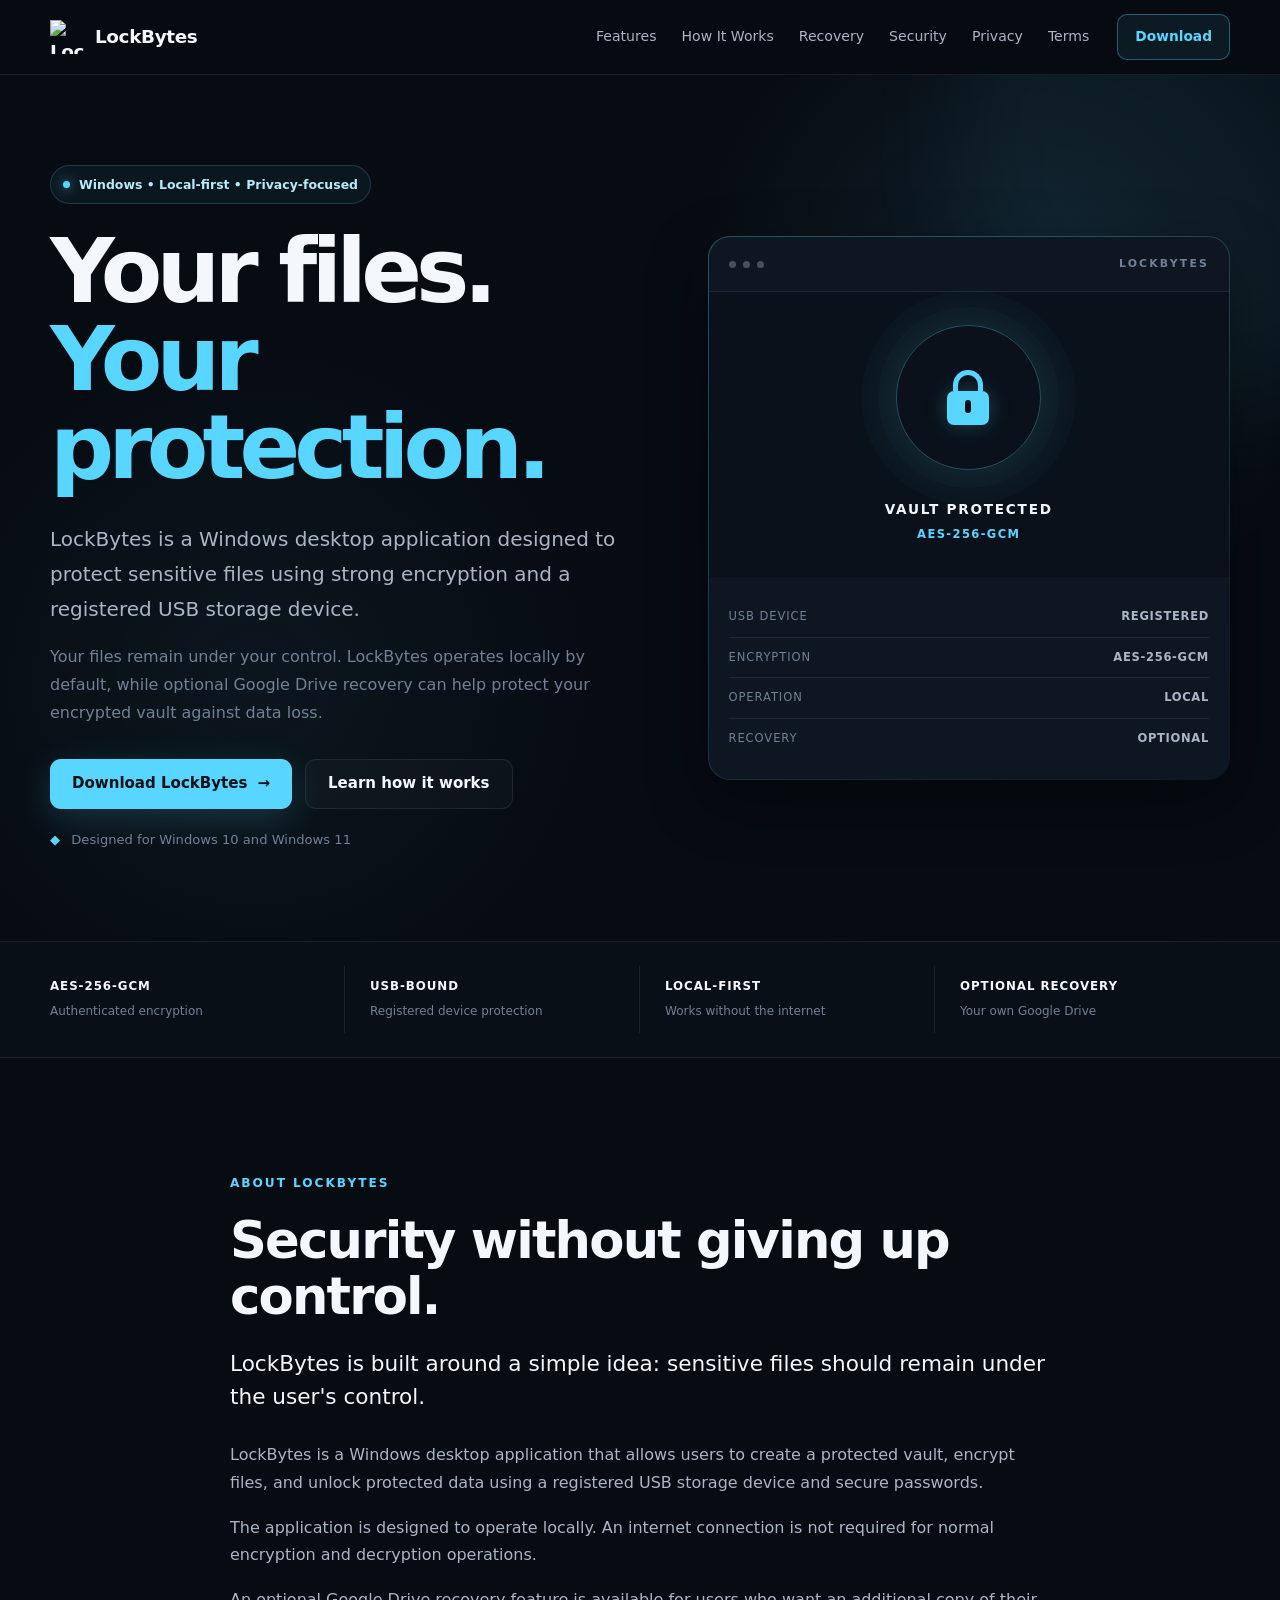
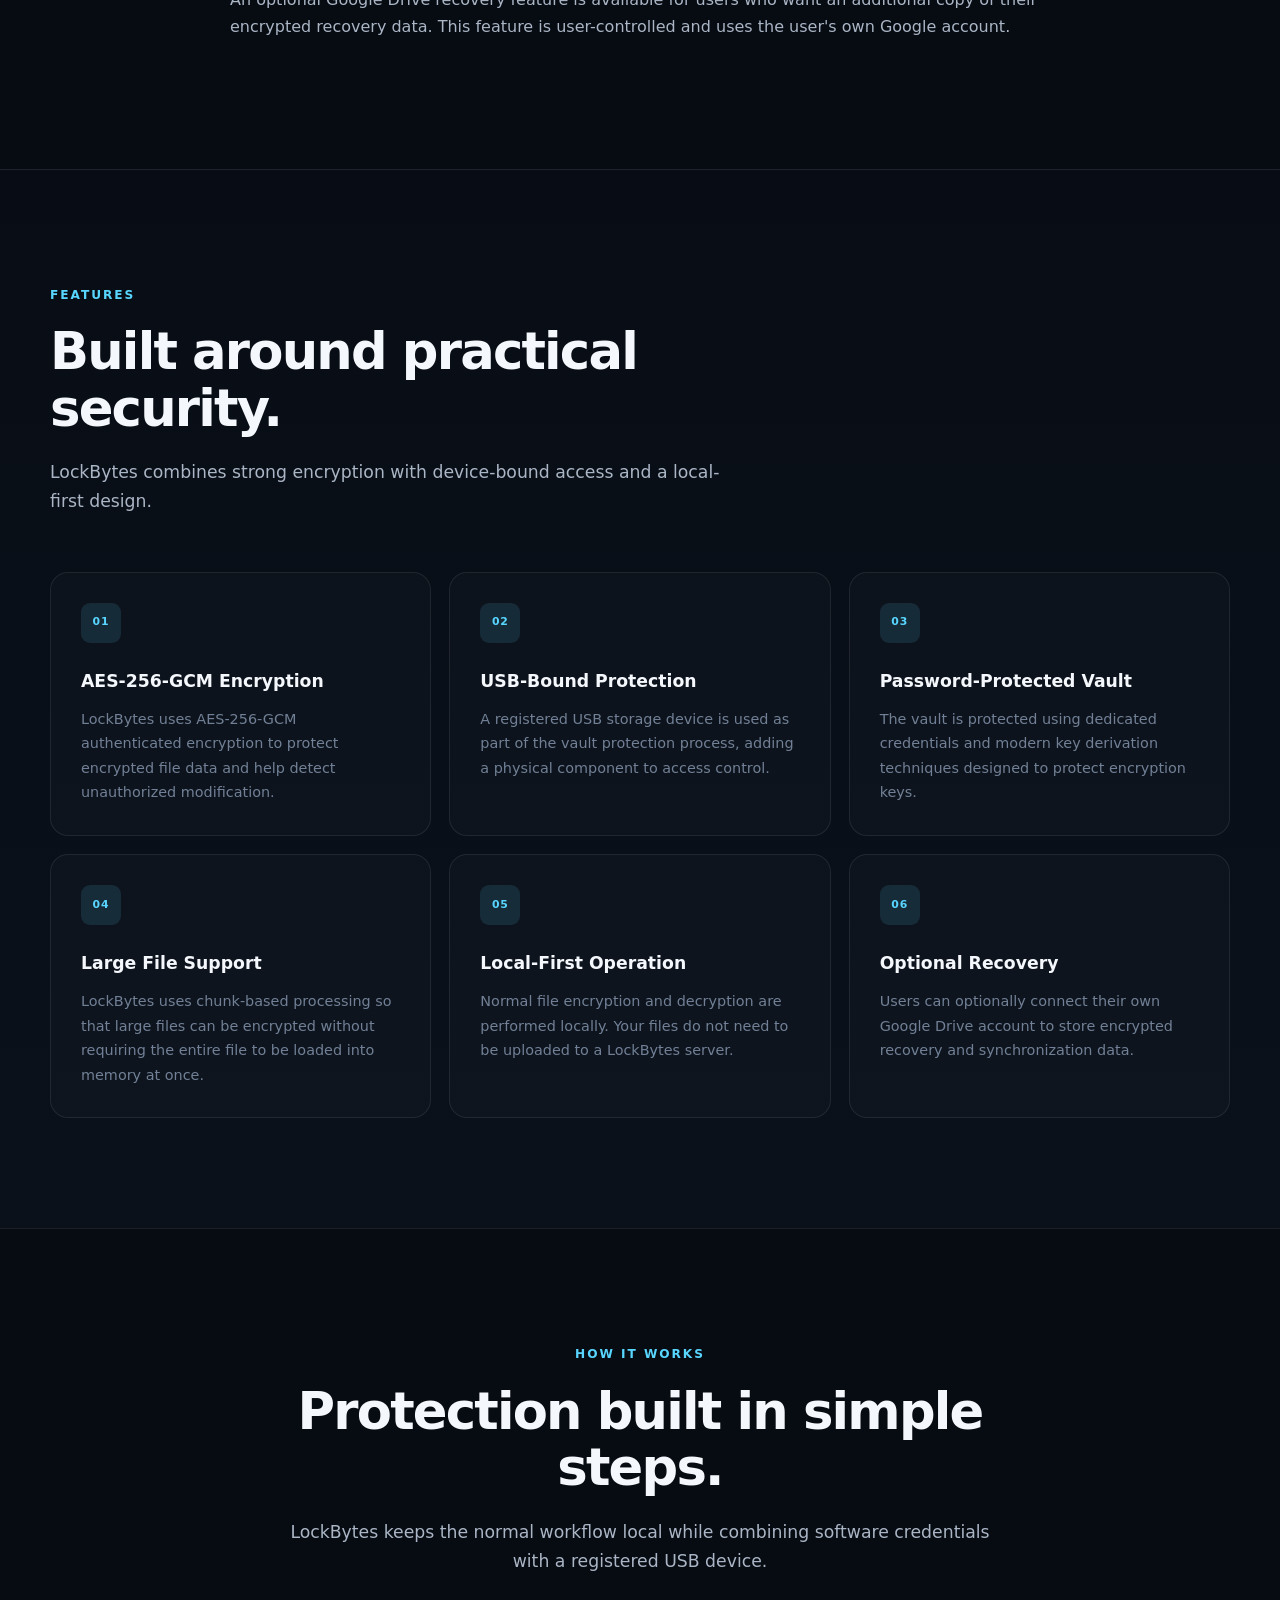
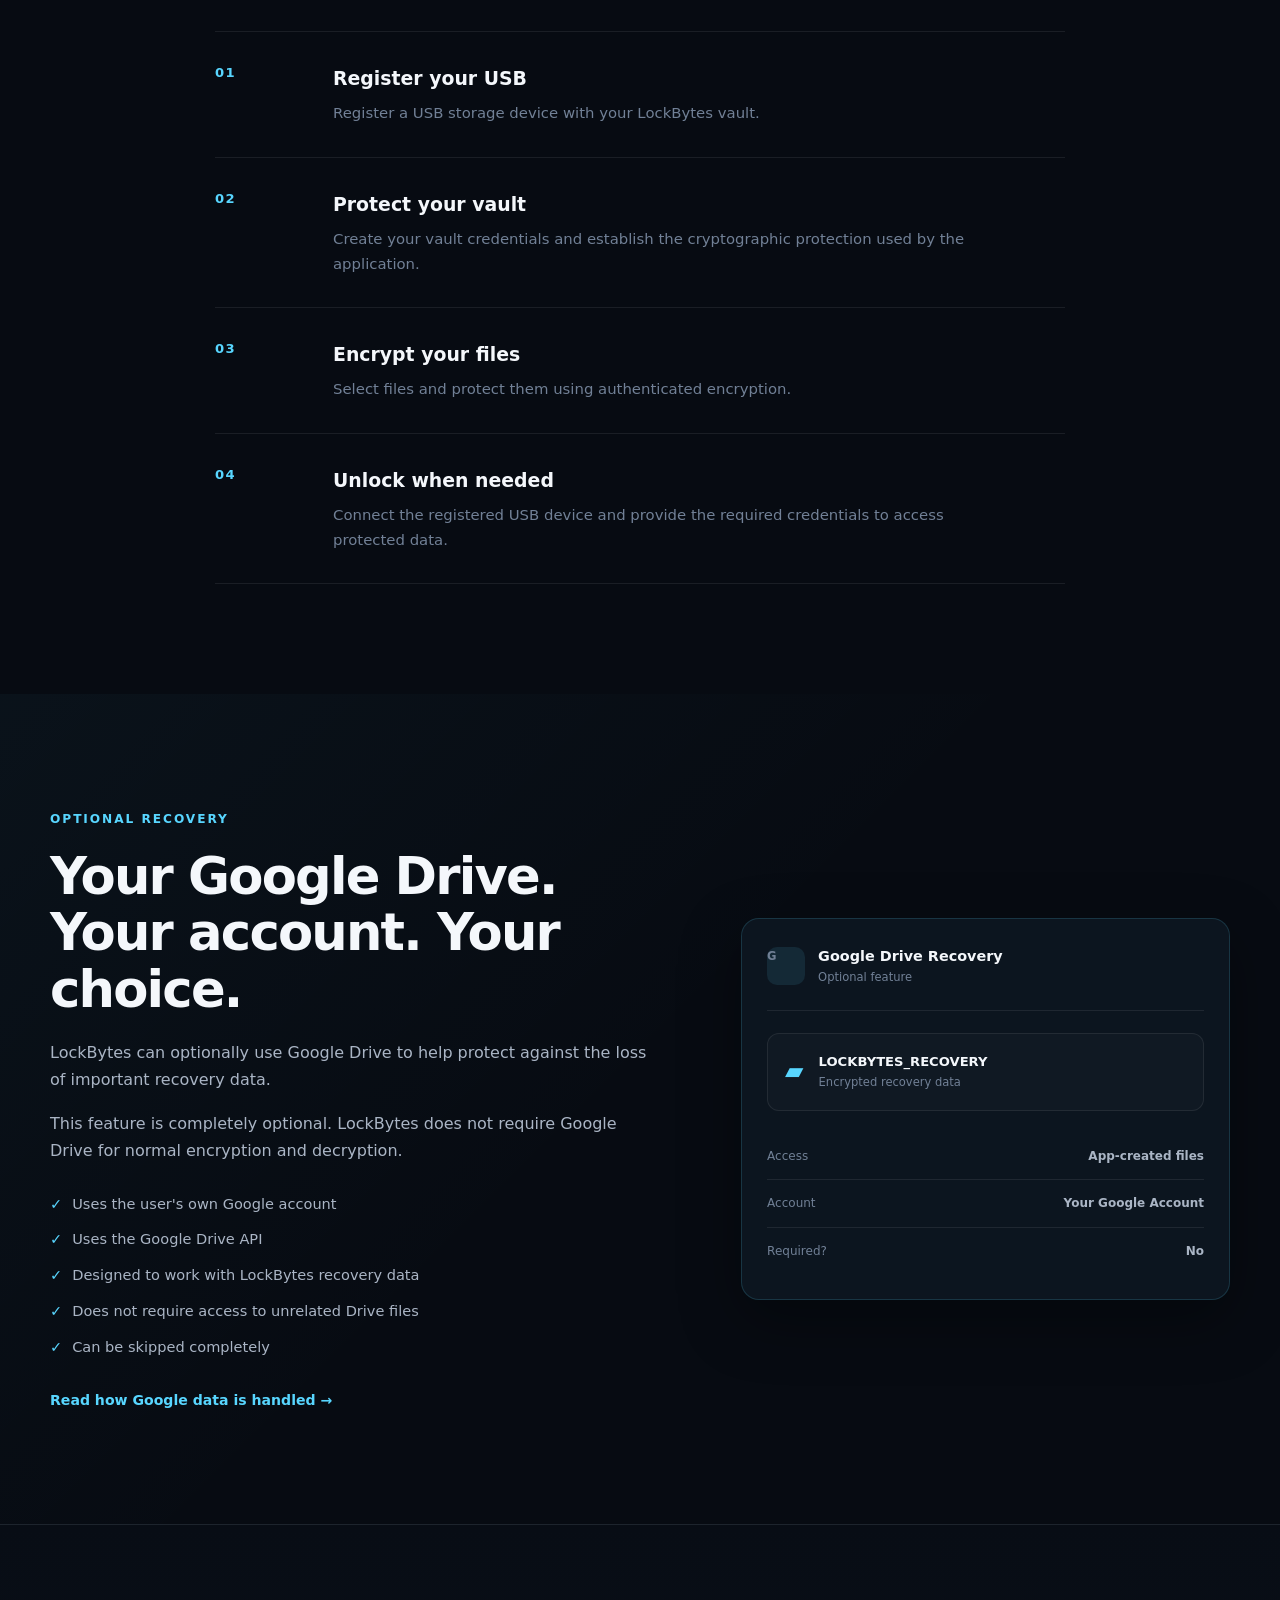
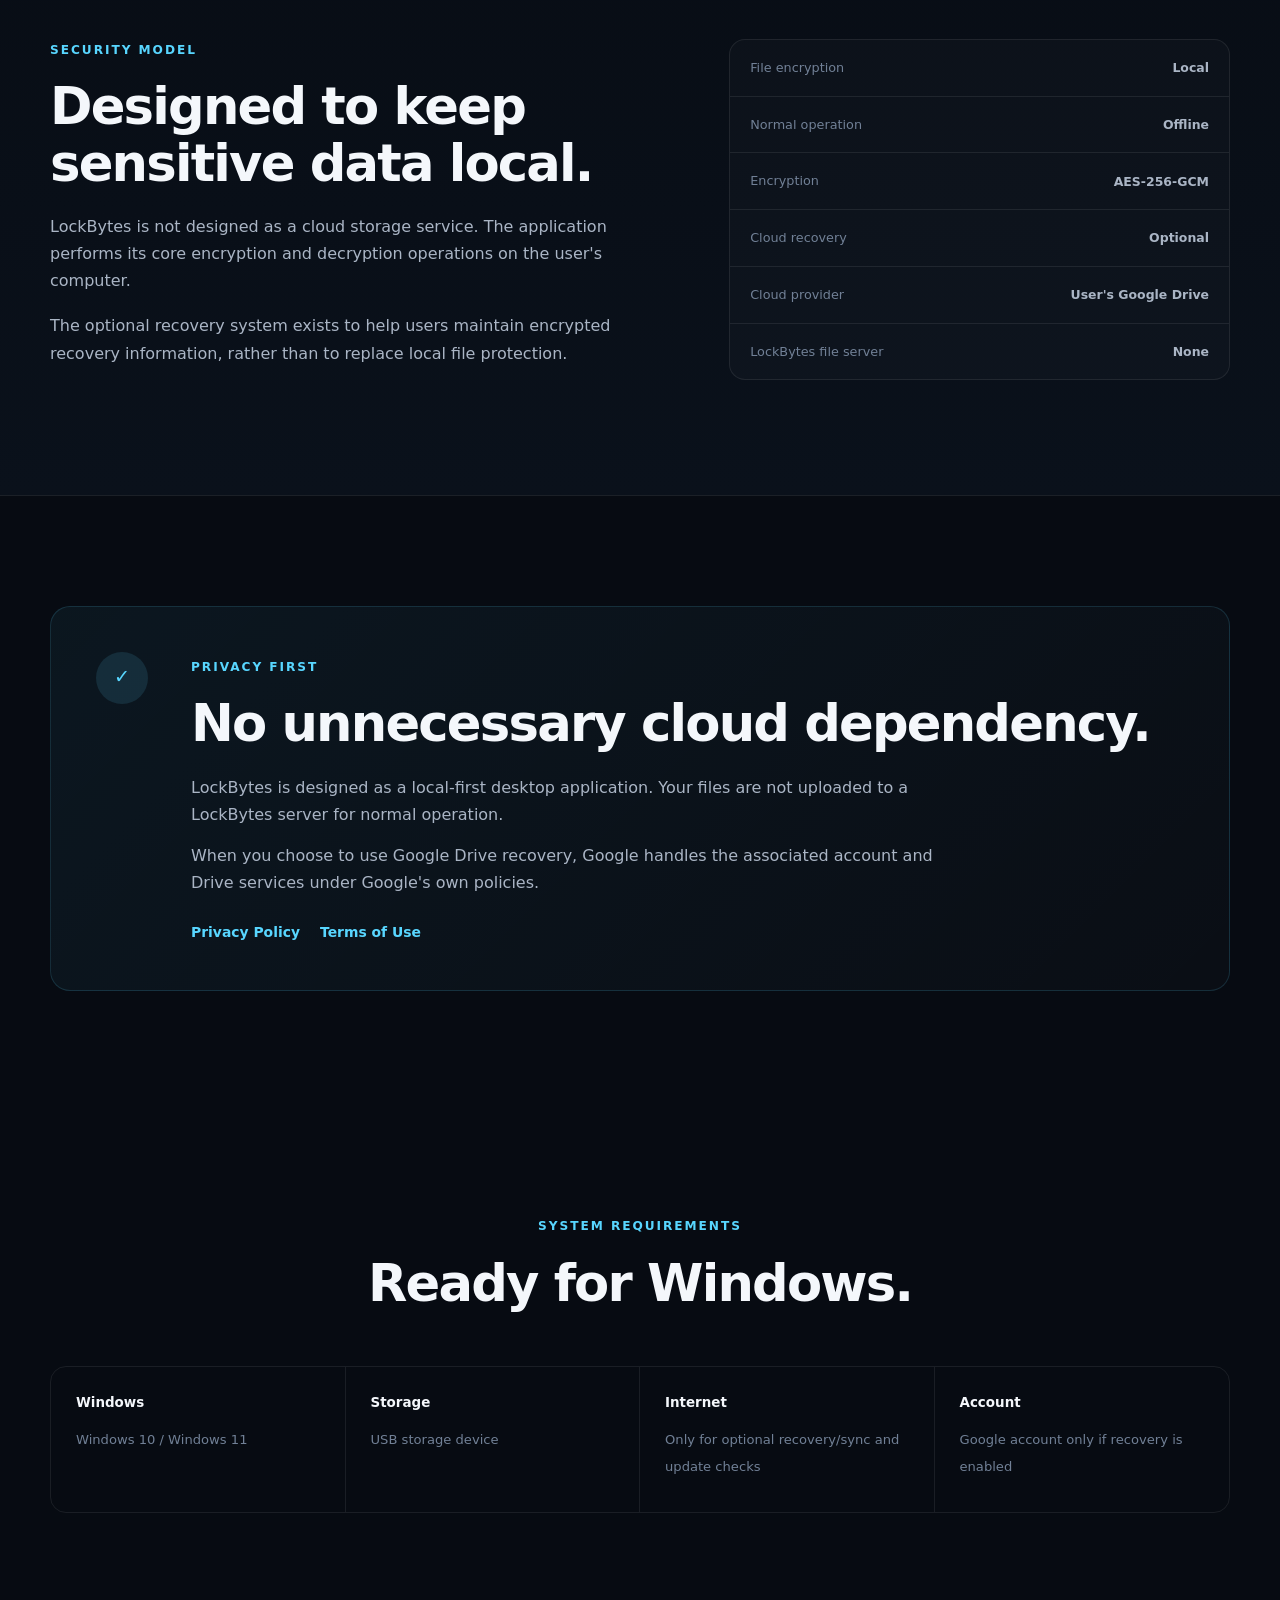
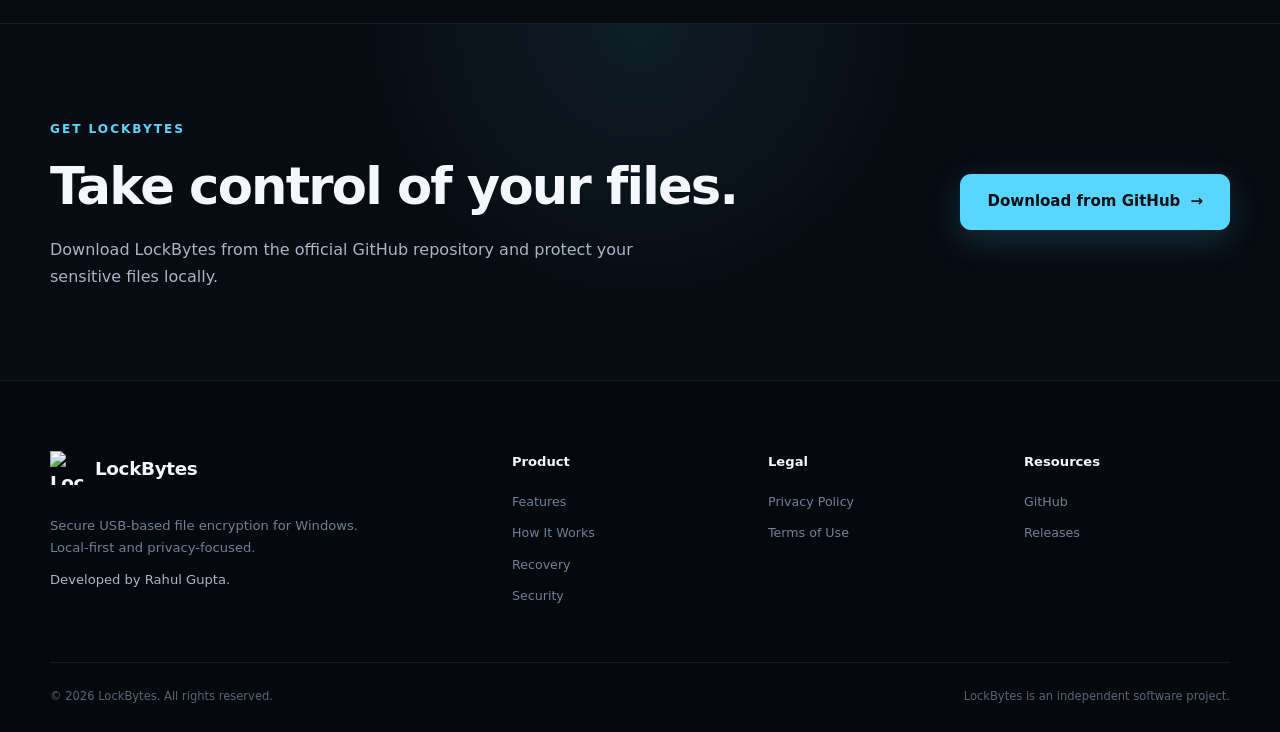
==== index.html @ 427bae28 "lockbytes website" ====
<!DOCTYPE html>

<html lang="en">
<head>
    <meta charset="UTF-8">


<meta
    name="viewport"
    content="width=device-width, initial-scale=1.0"
>

<meta
    name="description"
    content="LockBytes is a Windows desktop application for secure USB-based file encryption using AES-256-GCM. Local-first, privacy-focused, and optional Google Drive recovery."
>

<meta
    name="keywords"
    content="LockBytes, file encryption, USB encryption, AES-256-GCM, secure files, Windows encryption, privacy, Google Drive recovery"
>

<meta name="author" content="Rahul Gupta">

<meta
    property="og:title"
    content="LockBytes — Secure USB-Based File Encryption"
>

<meta
    property="og:description"
    content="Protect sensitive files with AES-256-GCM encryption and a registered USB device."
>

<meta
    property="og:type"
    content="website"
>

<title>LockBytes — Secure USB-Based File Encryption</title>

<link rel="stylesheet" href="style.css">


</head>

<body>


<!-- =========================
     NAVIGATION
========================== -->

<header class="navbar">
    <div class="container nav-container">

        <a href="index.html" class="brand">
            <img
                src="../img/lockbytes_logo/lockbytes_logo_transparent_kb.png"
                alt="LockBytes logo"
                class="brand-logo"
            >

            <span>LockBytes</span>
        </a>

        <nav class="nav-links">
            <a href="#features">Features</a>
            <a href="#how-it-works">How It Works</a>
            <a href="#recovery">Recovery</a>
            <a href="#security">Security</a>
            <a href="privacy-policy.html">Privacy</a>
            <a href="terms-of-use.html">Terms</a>
        </nav>

        <a
            href="https://github.com/codagewithrahul/LockBytes/releases"
            class="nav-button"
            target="_blank"
            rel="noopener noreferrer"
        >
            Download
        </a>

    </div>
</header>


<main>

    <!-- =========================
         HERO
    ========================== -->

    <section class="hero">

        <div class="hero-glow"></div>

        <div class="container hero-grid">

            <div class="hero-content">

                <div class="eyebrow">
                    <span class="status-dot"></span>
                    Windows • Local-first • Privacy-focused
                </div>

                <h1>
                    Your files.
                    <span>Your protection.</span>
                </h1>

                <p class="hero-description">
                    LockBytes is a Windows desktop application designed
                    to protect sensitive files using strong encryption
                    and a registered USB storage device.
                </p>

                <p class="hero-description secondary">
                    Your files remain under your control. LockBytes
                    operates locally by default, while optional Google
                    Drive recovery can help protect your encrypted vault
                    against data loss.
                </p>

                <div class="hero-actions">

                    <a
                        href="https://github.com/codagewithrahul/LockBytes/releases"
                        class="button button-primary"
                        target="_blank"
                        rel="noopener noreferrer"
                    >
                        Download LockBytes
                        <span>→</span>
                    </a>

                    <a
                        href="#how-it-works"
                        class="button button-secondary"
                    >
                        Learn how it works
                    </a>

                </div>

                <div class="hero-note">
                    <span>◆</span>
                    Designed for Windows 10 and Windows 11
                </div>

            </div>


            <!-- Security card -->

            <div class="hero-card">

                <div class="terminal-top">
                    <div class="terminal-dots">
                        <span></span>
                        <span></span>
                        <span></span>
                    </div>

                    <span class="terminal-title">
                        LOCKBYTES
                    </span>
                </div>

                <div class="vault-visual">

                    <div class="vault-ring">
                        <div class="vault-lock">
                            <div class="lock-shackle"></div>
                            <div class="lock-body"></div>
                        </div>
                    </div>

                    <div class="vault-label">
                        <strong>VAULT PROTECTED</strong>
                        <span>AES-256-GCM</span>
                    </div>

                </div>

                <div class="security-lines">

                    <div class="security-line">
                        <span>USB DEVICE</span>
                        <strong>REGISTERED</strong>
                    </div>

                    <div class="security-line">
                        <span>ENCRYPTION</span>
                        <strong>AES-256-GCM</strong>
                    </div>

                    <div class="security-line">
                        <span>OPERATION</span>
                        <strong>LOCAL</strong>
                    </div>

                    <div class="security-line">
                        <span>RECOVERY</span>
                        <strong>OPTIONAL</strong>
                    </div>

                </div>

            </div>

        </div>

    </section>


    <!-- =========================
         TRUST STRIP
    ========================== -->

    <section class="trust-strip">

        <div class="container trust-grid">

            <div>
                <strong>AES-256-GCM</strong>
                <span>Authenticated encryption</span>
            </div>

            <div>
                <strong>USB-BOUND</strong>
                <span>Registered device protection</span>
            </div>

            <div>
                <strong>LOCAL-FIRST</strong>
                <span>Works without the internet</span>
            </div>

            <div>
                <strong>OPTIONAL RECOVERY</strong>
                <span>Your own Google Drive</span>
            </div>

        </div>

    </section>


    <!-- =========================
         INTRODUCTION
    ========================== -->

    <section class="section intro-section">

        <div class="container narrow">

            <div class="section-label">
                ABOUT LOCKBYTES
            </div>

            <h2>
                Security without giving up control.
            </h2>

            <p class="large-text">
                LockBytes is built around a simple idea:
                sensitive files should remain under the user's control.
            </p>

            <p>
                LockBytes is a Windows desktop application that allows
                users to create a protected vault, encrypt files, and
                unlock protected data using a registered USB storage
                device and secure passwords.
            </p>

            <p>
                The application is designed to operate locally.
                An internet connection is not required for normal
                encryption and decryption operations.
            </p>

            <p>
                An optional Google Drive recovery feature is available
                for users who want an additional copy of their encrypted
                recovery data. This feature is user-controlled and uses
                the user's own Google account.
            </p>

        </div>

    </section>


    <!-- =========================
         FEATURES
    ========================== -->

    <section id="features" class="section section-dark">

        <div class="container">

            <div class="section-heading">

                <div class="section-label">
                    FEATURES
                </div>

                <h2>
                    Built around practical security.
                </h2>

                <p>
                    LockBytes combines strong encryption with
                    device-bound access and a local-first design.
                </p>

            </div>


            <div class="feature-grid">

                <article class="feature-card">

                    <div class="feature-icon">01</div>

                    <h3>
                        AES-256-GCM Encryption
                    </h3>

                    <p>
                        LockBytes uses AES-256-GCM authenticated
                        encryption to protect encrypted file data
                        and help detect unauthorized modification.
                    </p>

                </article>


                <article class="feature-card">

                    <div class="feature-icon">02</div>

                    <h3>
                        USB-Bound Protection
                    </h3>

                    <p>
                        A registered USB storage device is used as
                        part of the vault protection process, adding
                        a physical component to access control.
                    </p>

                </article>


                <article class="feature-card">

                    <div class="feature-icon">03</div>

                    <h3>
                        Password-Protected Vault
                    </h3>

                    <p>
                        The vault is protected using dedicated
                        credentials and modern key derivation
                        techniques designed to protect encryption keys.
                    </p>

                </article>


                <article class="feature-card">

                    <div class="feature-icon">04</div>

                    <h3>
                        Large File Support
                    </h3>

                    <p>
                        LockBytes uses chunk-based processing so that
                        large files can be encrypted without requiring
                        the entire file to be loaded into memory at once.
                    </p>

                </article>


                <article class="feature-card">

                    <div class="feature-icon">05</div>

                    <h3>
                        Local-First Operation
                    </h3>

                    <p>
                        Normal file encryption and decryption are
                        performed locally. Your files do not need to be
                        uploaded to a LockBytes server.
                    </p>

                </article>


                <article class="feature-card">

                    <div class="feature-icon">06</div>

                    <h3>
                        Optional Recovery
                    </h3>

                    <p>
                        Users can optionally connect their own Google
                        Drive account to store encrypted recovery and
                        synchronization data.
                    </p>

                </article>

            </div>

        </div>

    </section>


    <!-- =========================
         HOW IT WORKS
    ========================== -->

    <section id="how-it-works" class="section">

        <div class="container">

            <div class="section-heading centered">

                <div class="section-label">
                    HOW IT WORKS
                </div>

                <h2>
                    Protection built in simple steps.
                </h2>

                <p>
                    LockBytes keeps the normal workflow local while
                    combining software credentials with a registered
                    USB device.
                </p>

            </div>


            <div class="steps">

                <div class="step">

                    <div class="step-number">
                        01
                    </div>

                    <div>
                        <h3>Register your USB</h3>

                        <p>
                            Register a USB storage device with your
                            LockBytes vault.
                        </p>
                    </div>

                </div>


                <div class="step">

                    <div class="step-number">
                        02
                    </div>

                    <div>
                        <h3>Protect your vault</h3>

                        <p>
                            Create your vault credentials and establish
                            the cryptographic protection used by the
                            application.
                        </p>
                    </div>

                </div>


                <div class="step">

                    <div class="step-number">
                        03
                    </div>

                    <div>
                        <h3>Encrypt your files</h3>

                        <p>
                            Select files and protect them using
                            authenticated encryption.
                        </p>
                    </div>

                </div>


                <div class="step">

                    <div class="step-number">
                        04
                    </div>

                    <div>
                        <h3>Unlock when needed</h3>

                        <p>
                            Connect the registered USB device and
                            provide the required credentials to access
                            protected data.
                        </p>
                    </div>

                </div>

            </div>

        </div>

    </section>


    <!-- =========================
         RECOVERY
    ========================== -->

    <section id="recovery" class="section recovery-section">

        <div class="container recovery-grid">

            <div>

                <div class="section-label">
                    OPTIONAL RECOVERY
                </div>

                <h2>
                    Your Google Drive.
                    Your account.
                    Your choice.
                </h2>

                <p>
                    LockBytes can optionally use Google Drive to help
                    protect against the loss of important recovery data.
                </p>

                <p>
                    This feature is completely optional. LockBytes does
                    not require Google Drive for normal encryption and
                    decryption.
                </p>

                <ul class="check-list">

                    <li>
                        <span>✓</span>
                        Uses the user's own Google account
                    </li>

                    <li>
                        <span>✓</span>
                        Uses the Google Drive API
                    </li>

                    <li>
                        <span>✓</span>
                        Designed to work with LockBytes recovery data
                    </li>

                    <li>
                        <span>✓</span>
                        Does not require access to unrelated Drive files
                    </li>

                    <li>
                        <span>✓</span>
                        Can be skipped completely
                    </li>

                </ul>

                <a
                    href="privacy-policy.html"
                    class="text-link"
                >
                    Read how Google data is handled →
                </a>

            </div>


            <div class="recovery-card">

                <div class="recovery-card-header">
                    <span class="drive-symbol">G</span>

                    <div>
                        <strong>Google Drive Recovery</strong>
                        <span>Optional feature</span>
                    </div>
                </div>

                <div class="recovery-folder">

                    <div class="folder-icon">
                        ▰
                    </div>

                    <div>
                        <strong>
                            LOCKBYTES_RECOVERY
                        </strong>

                        <span>
                            Encrypted recovery data
                        </span>
                    </div>

                </div>

                <div class="recovery-info">

                    <div>
                        <span>Access</span>
                        <strong>App-created files</strong>
                    </div>

                    <div>
                        <span>Account</span>
                        <strong>Your Google Account</strong>
                    </div>

                    <div>
                        <span>Required?</span>
                        <strong>No</strong>
                    </div>

                </div>

            </div>

        </div>

    </section>


    <!-- =========================
         SECURITY
    ========================== -->

    <section id="security" class="section section-dark">

        <div class="container security-grid">

            <div>

                <div class="section-label">
                    SECURITY MODEL
                </div>

                <h2>
                    Designed to keep sensitive data local.
                </h2>

                <p>
                    LockBytes is not designed as a cloud storage service.
                    The application performs its core encryption and
                    decryption operations on the user's computer.
                </p>

                <p>
                    The optional recovery system exists to help users
                    maintain encrypted recovery information, rather than
                    to replace local file protection.
                </p>

            </div>


            <div class="security-panel">

                <div class="security-panel-row">
                    <span>File encryption</span>
                    <strong>Local</strong>
                </div>

                <div class="security-panel-row">
                    <span>Normal operation</span>
                    <strong>Offline</strong>
                </div>

                <div class="security-panel-row">
                    <span>Encryption</span>
                    <strong>AES-256-GCM</strong>
                </div>

                <div class="security-panel-row">
                    <span>Cloud recovery</span>
                    <strong>Optional</strong>
                </div>

                <div class="security-panel-row">
                    <span>Cloud provider</span>
                    <strong>User's Google Drive</strong>
                </div>

                <div class="security-panel-row">
                    <span>LockBytes file server</span>
                    <strong>None</strong>
                </div>

            </div>

        </div>

    </section>


    <!-- =========================
         PRIVACY
    ========================== -->

    <section class="section privacy-section">

        <div class="container privacy-box">

            <div class="privacy-icon">
                ✓
            </div>

            <div>

                <div class="section-label">
                    PRIVACY FIRST
                </div>

                <h2>
                    No unnecessary cloud dependency.
                </h2>

                <p>
                    LockBytes is designed as a local-first desktop
                    application. Your files are not uploaded to a
                    LockBytes server for normal operation.
                </p>

                <p>
                    When you choose to use Google Drive recovery,
                    Google handles the associated account and Drive
                    services under Google's own policies.
                </p>

                <div class="privacy-links">

                    <a href="privacy-policy.html">
                        Privacy Policy
                    </a>

                    <a href="terms-of-use.html">
                        Terms of Use
                    </a>

                </div>

            </div>

        </div>

    </section>


    <!-- =========================
         SYSTEM REQUIREMENTS
    ========================== -->

    <section class="section requirements-section">

        <div class="container">

            <div class="section-heading centered">

                <div class="section-label">
                    SYSTEM REQUIREMENTS
                </div>

                <h2>
                    Ready for Windows.
                </h2>

            </div>


            <div class="requirements-grid">

                <div class="requirement">
                    <strong>Windows</strong>
                    <span>Windows 10 / Windows 11</span>
                </div>

                <div class="requirement">
                    <strong>Storage</strong>
                    <span>USB storage device</span>
                </div>

                <div class="requirement">
                    <strong>Internet</strong>
                    <span>Only for optional recovery/sync and update checks</span>
                </div>

                <div class="requirement">
                    <strong>Account</strong>
                    <span>Google account only if recovery is enabled</span>
                </div>

            </div>

        </div>

    </section>


    <!-- =========================
         DOWNLOAD CTA
    ========================== -->

    <section class="download-section">

        <div class="container download-box">

            <div>

                <div class="section-label">
                    GET LOCKBYTES
                </div>

                <h2>
                    Take control of your files.
                </h2>

                <p>
                    Download LockBytes from the official GitHub
                    repository and protect your sensitive files locally.
                </p>

            </div>

            <a
                href="https://github.com/codagewithrahul/LockBytes/releases"
                class="button button-primary large-button"
                target="_blank"
                rel="noopener noreferrer"
            >
                Download from GitHub
                <span>→</span>
            </a>

        </div>

    </section>

</main>


<!-- =========================
     FOOTER
========================== -->

<footer class="footer">

    <div class="container footer-grid">

        <div class="footer-brand">

            <a href="index.html" class="brand">

                <img
                    src="img/lockbytes_logo.png"
                    alt="LockBytes logo"
                    class="brand-logo"
                >

                <span>LockBytes</span>

            </a>

            <p>
                Secure USB-based file encryption for Windows.
                Local-first and privacy-focused.
            </p>

            <p class="developer">
                Developed by Rahul Gupta.
            </p>

        </div>


        <div class="footer-column">

            <h4>Product</h4>

            <a href="#features">Features</a>
            <a href="#how-it-works">How It Works</a>
            <a href="#recovery">Recovery</a>
            <a href="#security">Security</a>

        </div>


        <div class="footer-column">

            <h4>Legal</h4>

            <a href="privacy-policy.html">
                Privacy Policy
            </a>

            <a href="terms-of-use.html">
                Terms of Use
            </a>

        </div>


        <div class="footer-column">

            <h4>Resources</h4>

            <a
                href="https://github.com/codagewithrahul/LockBytes"
                target="_blank"
                rel="noopener noreferrer"
            >
                GitHub
            </a>

            <a
                href="https://github.com/codagewithrahul/LockBytes/releases"
                target="_blank"
                rel="noopener noreferrer"
            >
                Releases
            </a>

        </div>

    </div>


    <div class="container footer-bottom">

        <span>
            © 2026 LockBytes. All rights reserved.
        </span>

        <span>
            LockBytes is an independent software project.
        </span>

    </div>

</footer>


</body>
</html>
---- style.css ----
/* =========================================================
LOCKBYTES HOMEPAGE
Main stylesheet
========================================================= */

/* =========================================================
ROOT
========================================================= */

:root {

--bg: #070b12;
--bg-soft: #0b111b;
--bg-card: #101823;
--bg-card-hover: #141f2d;

--text: #f4f7fb;
--text-soft: #aab5c5;
--text-muted: #718096;

--accent: #58d6ff;
--accent-strong: #28b9ec;
--accent-soft: rgba(88, 214, 255, 0.12);

--border: rgba(255, 255, 255, 0.08);

--max-width: 1180px;

--radius: 18px;

--shadow:
    0 20px 60px rgba(0, 0, 0, 0.35);

}

/* =========================================================
RESET
========================================================= */

* {
  margin: 0;
  padding: 0;
  box-sizing: border-box;
  }

html {
scroll-behavior: smooth;
}

body {


font-family:
    Inter,
    ui-sans-serif,
    system-ui,
    -apple-system,
    BlinkMacSystemFont,
    "Segoe UI",
    sans-serif;

background: var(--bg);
color: var(--text);

line-height: 1.7;

overflow-x: hidden;


}

img {
max-width: 100%;
display: block;
}

a {
color: inherit;
text-decoration: none;
}

button,
a {
-webkit-tap-highlight-color: transparent;
}

/* =========================================================
GLOBAL
========================================================= */

.container {


width: min(
    calc(100% - 40px),
    var(--max-width)
);

margin-inline: auto;


}

.narrow {


max-width: 820px;

margin-inline: auto;


}

.section {


padding: 110px 0;


}

.section-dark {


background:
    linear-gradient(
        180deg,
        #080d15 0%,
        #0a111b 100%
    );

border-top: 1px solid var(--border);
border-bottom: 1px solid var(--border);


}

.section-label {


display: inline-flex;

margin-bottom: 18px;

color: var(--accent);

font-size: 0.76rem;

font-weight: 800;

letter-spacing: 0.16em;

text-transform: uppercase;


}

.section-heading {


max-width: 700px;

margin-bottom: 55px;


}

.section-heading.centered {


margin-inline: auto;

text-align: center;


}

.section-heading h2,
.intro-section h2,
.recovery-section h2,
.security-grid h2,
.privacy-box h2,
.download-box h2 {


font-size:
    clamp(
        2rem,
        4vw,
        3.25rem
    );

line-height: 1.1;

letter-spacing: -0.035em;

margin-bottom: 22px;


}

.section-heading p {


color: var(--text-soft);

font-size: 1.08rem;


}

/* =========================================================
NAVBAR
========================================================= */

.navbar {


position: sticky;

top: 0;

z-index: 1000;

background:
    rgba(7, 11, 18, 0.82);

border-bottom:
    1px solid var(--border);

backdrop-filter:
    blur(18px);

-webkit-backdrop-filter:
    blur(18px);


}

.nav-container {


min-height: 74px;

display: flex;

align-items: center;

justify-content: space-between;

gap: 28px;


}

.brand {


display: inline-flex;

align-items: center;

gap: 11px;

font-size: 1.15rem;

font-weight: 800;

letter-spacing: -0.02em;


}

.brand-logo {


width: 34px;
height: 34px;

object-fit: contain;


}

.nav-links {


display: flex;

align-items: center;

gap: 25px;

margin-left: auto;


}

.nav-links a {


color: var(--text-soft);

font-size: 0.88rem;

transition:
    color 0.2s ease;


}

.nav-links a:hover {


color: var(--text);


}

.nav-button {


padding: 10px 17px;

border:
    1px solid
    rgba(88, 214, 255, 0.35);

border-radius: 10px;

background:
    rgba(88, 214, 255, 0.08);

color: var(--accent);

font-size: 0.86rem;

font-weight: 700;

transition:
    background 0.2s ease,
    transform 0.2s ease;


}

.nav-button:hover {


background:
    rgba(88, 214, 255, 0.15);

transform:
    translateY(-1px);


}

/* =========================================================
BUTTONS
========================================================= */

.button {


display: inline-flex;

align-items: center;

justify-content: center;

gap: 10px;

min-height: 50px;

padding:
    0 22px;

border-radius: 11px;

font-weight: 750;

font-size: 0.94rem;

transition:
    transform 0.2s ease,
    background 0.2s ease,
    border-color 0.2s ease;


}

.button:hover {


transform:
    translateY(-2px);


}

.button-primary {


background: var(--accent);

color: #041018;

box-shadow:
    0 10px 35px
    rgba(88, 214, 255, 0.18);


}

.button-primary:hover {


background: var(--accent-strong);


}

.button-secondary {


border:
    1px solid var(--border);

background:
    rgba(255, 255, 255, 0.025);

color: var(--text);


}

.button-secondary:hover {


border-color:
    rgba(255, 255, 255, 0.16);

background:
    rgba(255, 255, 255, 0.05);


}

.large-button {


min-height: 56px;

padding-inline: 27px;


}

/* =========================================================
HERO
========================================================= */

.hero {


position: relative;

min-height: 720px;

display: flex;

align-items: center;

overflow: hidden;

border-bottom:
    1px solid var(--border);

background:

    radial-gradient(
        circle at 80% 25%,
        rgba(88, 214, 255, 0.10),
        transparent 28%
    ),

    radial-gradient(
        circle at 20% 70%,
        rgba(88, 214, 255, 0.055),
        transparent 30%
    ),

    var(--bg);


}

.hero-glow {


position: absolute;

width: 500px;
height: 500px;

right: -180px;
top: -180px;

border-radius: 50%;

background:
    rgba(88, 214, 255, 0.05);

filter:
    blur(50px);

pointer-events: none;


}

.hero-grid {


position: relative;

display: grid;

grid-template-columns:
    1.05fr 0.95fr;

gap: 80px;

align-items: center;

padding:
    90px 0;


}

.eyebrow {


display: inline-flex;

align-items: center;

gap: 9px;

padding:
    8px 12px;

margin-bottom: 24px;

border:
    1px solid
    rgba(88, 214, 255, 0.18);

border-radius: 999px;

background:
    rgba(88, 214, 255, 0.06);

color:
    #b8eafa;

font-size: 0.78rem;

font-weight: 700;


}

.status-dot {


width: 7px;
height: 7px;

border-radius: 50%;

background: var(--accent);

box-shadow:
    0 0 12px
    rgba(88, 214, 255, 0.8);


}

.hero h1 {


max-width: 780px;

font-size:
    clamp(
        3.3rem,
        7vw,
        6rem
    );

line-height: 0.98;

letter-spacing: -0.065em;

margin-bottom: 30px;


}

.hero h1 span {


display: block;

color: var(--accent);


}

.hero-description {


max-width: 650px;

color: var(--text-soft);

font-size:
    clamp(
        1.05rem,
        2vw,
        1.25rem
    );

line-height: 1.75;

margin-bottom: 16px;


}

.hero-description.secondary {


color: var(--text-muted);

font-size: 1rem;


}

.hero-actions {


display: flex;

flex-wrap: wrap;

gap: 13px;

margin-top: 32px;


}

.hero-note {


margin-top: 20px;

color: var(--text-muted);

font-size: 0.82rem;


}

.hero-note span {


color: var(--accent);

margin-right: 7px;


}

/* =========================================================
HERO SECURITY CARD
========================================================= */

.hero-card {


position: relative;

padding: 1px;

border-radius: 22px;

background:
    linear-gradient(
        135deg,
        rgba(88, 214, 255, 0.35),
        rgba(255, 255, 255, 0.04)
    );

box-shadow: var(--shadow);


}

.hero-card::before {


content: "";

position: absolute;

inset: 15%;

border-radius: 50%;

background:
    rgba(88, 214, 255, 0.08);

filter:
    blur(50px);


}

.hero-card > * {


position: relative;


}

.terminal-top {


height: 55px;

display: flex;

align-items: center;

justify-content: space-between;

padding:
    0 20px;

border-bottom:
    1px solid var(--border);

background:
    #0e1621;

border-radius:
    21px 21px 0 0;


}

.terminal-dots {


display: flex;

gap: 7px;


}

.terminal-dots span {


width: 7px;
height: 7px;

border-radius: 50%;

background:
    rgba(255, 255, 255, 0.25);


}

.terminal-title {


color: var(--text-muted);

font-size: 0.68rem;

font-weight: 800;

letter-spacing: 0.2em;


}

.vault-visual {


min-height: 285px;

display: flex;

flex-direction: column;

align-items: center;

justify-content: center;

background:
    #0a111a;


}

.vault-ring {


width: 145px;
height: 145px;

display: grid;

place-items: center;

border-radius: 50%;

border:
    1px solid
    rgba(88, 214, 255, 0.32);

box-shadow:
    0 0 0 18px
        rgba(88, 214, 255, 0.025),

    0 0 0 35px
        rgba(88, 214, 255, 0.015),

    0 0 60px
        rgba(88, 214, 255, 0.12);


}

.vault-lock {


position: relative;

width: 55px;
height: 55px;


}

.lock-shackle {


position: absolute;

width: 30px;
height: 27px;

top: 0;
left: 12px;

border:
    5px solid var(--accent);

border-bottom: 0;

border-radius:
    18px 18px 0 0;


}

.lock-body {


position: absolute;

width: 42px;
height: 34px;

left: 6px;
bottom: 0;

border-radius: 7px;

background:
    var(--accent);

box-shadow:
    0 0 20px
    rgba(88, 214, 255, 0.25);


}

.lock-body::after {


content: "";

position: absolute;

width: 6px;
height: 13px;

left: 18px;
top: 9px;

border-radius: 4px;

background:
    #071019;


}

.vault-label {


display: flex;

flex-direction: column;

align-items: center;

gap: 4px;

margin-top: 28px;


}

.vault-label strong {


font-size: 0.85rem;

letter-spacing: 0.13em;


}

.vault-label span {


color: var(--accent);

font-size: 0.72rem;

letter-spacing: 0.12em;

font-weight: 700;


}

.security-lines {


padding:
    20px;

background:
    #0e1621;

border-radius:
    0 0 21px 21px;


}

.security-line {


display: flex;

align-items: center;

justify-content: space-between;

padding:
    10px 0;

border-bottom:
    1px solid var(--border);


}

.security-line:last-child {


border-bottom: 0;


}

.security-line span {


color: var(--text-muted);

font-size: 0.72rem;

letter-spacing: 0.08em;


}

.security-line strong {


color: var(--text-soft);

font-size: 0.72rem;

letter-spacing: 0.06em;


}

/* =========================================================
TRUST STRIP
========================================================= */

.trust-strip {


border-bottom:
    1px solid var(--border);

background:
    #090f17;


}

.trust-grid {


display: grid;

grid-template-columns:
    repeat(4, 1fr);

padding:
    24px 0;


}

.trust-grid > div {


padding:
    10px 25px;

border-right:
    1px solid var(--border);


}

.trust-grid > div:first-child {


padding-left: 0;


}

.trust-grid > div:last-child {


border-right: 0;

padding-right: 0;


}

.trust-grid strong {


display: block;

color: var(--text);

font-size: 0.74rem;

letter-spacing: 0.08em;


}

.trust-grid span {


color: var(--text-muted);

font-size: 0.75rem;


}

/* =========================================================
INTRO
========================================================= */

.intro-section p {


color: var(--text-soft);

margin-bottom: 18px;

font-size: 1rem;


}

.intro-section .large-text {


color: var(--text);

font-size: 1.35rem;

line-height: 1.55;

margin-bottom: 28px;


}

/* =========================================================
FEATURES
========================================================= */

.feature-grid {


display: grid;

grid-template-columns:
    repeat(3, 1fr);

gap: 18px;


}

.feature-card {


padding: 30px;

border:
    1px solid var(--border);

border-radius: var(--radius);

background:
    rgba(255, 255, 255, 0.02);

transition:
    transform 0.25s ease,
    border-color 0.25s ease,
    background 0.25s ease;


}

.feature-card:hover {


transform:
    translateY(-5px);

border-color:
    rgba(88, 214, 255, 0.22);

background:
    rgba(88, 214, 255, 0.035);


}

.feature-icon {


width: 40px;
height: 40px;

display: grid;

place-items: center;

margin-bottom: 24px;

border-radius: 9px;

background:
    var(--accent-soft);

color: var(--accent);

font-size: 0.68rem;

font-weight: 800;

letter-spacing: 0.08em;


}

.feature-card h3 {


margin-bottom: 11px;

font-size: 1.08rem;


}

.feature-card p {


color: var(--text-muted);

font-size: 0.9rem;

line-height: 1.7;


}

/* =========================================================
HOW IT WORKS
========================================================= */

.steps {


max-width: 850px;

margin-inline: auto;

border-top:
    1px solid var(--border);


}

.step {


display: grid;

grid-template-columns:
    90px 1fr;

gap: 28px;

padding:
    30px 0;

border-bottom:
    1px solid var(--border);


}

.step-number {


color: var(--accent);

font-size: 0.82rem;

font-weight: 800;

letter-spacing: 0.1em;


}

.step h3 {


margin-bottom: 7px;

font-size: 1.18rem;


}

.step p {


color: var(--text-muted);

max-width: 650px;

font-size: 0.93rem;


}

/* =========================================================
RECOVERY
========================================================= */

.recovery-section {


background:
    linear-gradient(
        135deg,
        rgba(88, 214, 255, 0.035),
        transparent 50%
    );


}

.recovery-grid {


display: grid;

grid-template-columns:
    1fr 0.8fr;

gap: 80px;

align-items: center;


}

.recovery-section p {


max-width: 650px;

color: var(--text-soft);

margin-bottom: 17px;


}

.check-list {


list-style: none;

display: grid;

gap: 11px;

margin:
    27px 0;


}

.check-list li {


display: flex;

align-items: flex-start;

gap: 10px;

color: var(--text-soft);

font-size: 0.91rem;


}

.check-list span {


color: var(--accent);

font-weight: 900;


}

.text-link {


color: var(--accent);

font-size: 0.88rem;

font-weight: 750;


}

.text-link:hover {


text-decoration: underline;


}

.recovery-card {


padding: 25px;

border:
    1px solid
    rgba(88, 214, 255, 0.16);

border-radius: 18px;

background:
    #0c151f;

box-shadow: var(--shadow);


}

.recovery-card-header {


display: flex;

align-items: center;

gap: 13px;

padding-bottom: 22px;

border-bottom:
    1px solid var(--border);


}

.drive-symbol {


width: 38px;
height: 38px;

display: grid;

place-items: center;

border-radius: 10px;

background:
    rgba(88, 214, 255, 0.1);

color: var(--accent);

font-weight: 900;


}

.recovery-card-header strong,
.recovery-card-header span {


display: block;


}

.recovery-card-header strong {


font-size: 0.9rem;


}

.recovery-card-header span {


color: var(--text-muted);

font-size: 0.72rem;


}

.recovery-folder {


display: flex;

align-items: center;

gap: 15px;

margin:
    22px 0;

padding: 17px;

border:
    1px solid var(--border);

border-radius: 12px;

background:
    rgba(255, 255, 255, 0.02);


}

.folder-icon {


color: var(--accent);

font-size: 1.5rem;


}

.recovery-folder strong,
.recovery-folder span {


display: block;


}

.recovery-folder strong {


font-size: 0.82rem;


}

.recovery-folder span {


color: var(--text-muted);

font-size: 0.72rem;


}

.recovery-info {


display: grid;

gap: 0;


}

.recovery-info div {


display: flex;

justify-content: space-between;

padding:
    13px 0;

border-bottom:
    1px solid var(--border);


}

.recovery-info div:last-child {


border-bottom: 0;


}

.recovery-info span {


color: var(--text-muted);

font-size: 0.75rem;


}

.recovery-info strong {


color: var(--text-soft);

font-size: 0.75rem;

text-align: right;


}

/* =========================================================
SECURITY
========================================================= */

.security-grid {


display: grid;

grid-template-columns:
    1fr 0.85fr;

gap: 90px;

align-items: center;


}

.security-grid p {


max-width: 650px;

color: var(--text-soft);

margin-bottom: 18px;


}

.security-panel {


border:
    1px solid var(--border);

border-radius: 16px;

overflow: hidden;

background:
    rgba(255, 255, 255, 0.02);


}

.security-panel-row {


display: flex;

align-items: center;

justify-content: space-between;

padding:
    17px 20px;

border-bottom:
    1px solid var(--border);


}

.security-panel-row:last-child {


border-bottom: 0;


}

.security-panel-row span {


color: var(--text-muted);

font-size: 0.8rem;


}

.security-panel-row strong {


color: var(--text-soft);

font-size: 0.78rem;

text-align: right;


}

/* =========================================================
PRIVACY
========================================================= */

.privacy-box {


display: grid;

grid-template-columns:
    70px 1fr;

gap: 25px;

padding: 45px;

border:
    1px solid
    rgba(88, 214, 255, 0.15);

border-radius: 20px;

background:
    linear-gradient(
        135deg,
        rgba(88, 214, 255, 0.06),
        rgba(255, 255, 255, 0.015)
    );


}

.privacy-icon {


width: 52px;
height: 52px;

display: grid;

place-items: center;

border-radius: 50%;

background:
    var(--accent-soft);

color: var(--accent);

font-weight: 900;

font-size: 1.2rem;


}

.privacy-box p {


max-width: 780px;

color: var(--text-soft);

margin-bottom: 14px;


}

.privacy-links {


display: flex;

flex-wrap: wrap;

gap: 20px;

margin-top: 25px;


}

.privacy-links a {


color: var(--accent);

font-size: 0.87rem;

font-weight: 750;


}

/* =========================================================
REQUIREMENTS
========================================================= */

.requirements-grid {


display: grid;

grid-template-columns:
    repeat(4, 1fr);

border:
    1px solid var(--border);

border-radius: 16px;

overflow: hidden;


}

.requirement {


min-height: 145px;

padding: 25px;

border-right:
    1px solid var(--border);


}

.requirement:last-child {


border-right: 0;


}

.requirement strong {


display: block;

margin-bottom: 10px;

font-size: 0.84rem;


}

.requirement span {


color: var(--text-muted);

font-size: 0.82rem;

line-height: 1.6;


}

/* =========================================================
DOWNLOAD
========================================================= */

.download-section {


padding:
    90px 0;

border-top:
    1px solid var(--border);

background:
    radial-gradient(
        circle at 50% 0%,
        rgba(88, 214, 255, 0.09),
        transparent 40%
    );


}

.download-box {


display: flex;

align-items: center;

justify-content: space-between;

gap: 40px;


}

.download-box p {


max-width: 650px;

color: var(--text-soft);


}

/* =========================================================
FOOTER
========================================================= */

.footer {


padding-top: 70px;

background:
    #05080d;

border-top:
    1px solid var(--border);


}

.footer-grid {


display: grid;

grid-template-columns:
    2fr 1fr 1fr 1fr;

gap: 50px;

padding-bottom: 55px;


}

.footer-brand {


max-width: 330px;


}

.footer-brand p {


margin-top: 17px;

color: var(--text-muted);

font-size: 0.82rem;

line-height: 1.7;


}

.footer-brand .developer {


color: var(--text-soft);

margin-top: 10px;


}

.footer-column {


display: flex;

flex-direction: column;

align-items: flex-start;

gap: 10px;


}

.footer-column h4 {


margin-bottom: 7px;

font-size: 0.82rem;


}

.footer-column a {


color: var(--text-muted);

font-size: 0.79rem;

transition:
    color 0.2s ease;


}

.footer-column a:hover {


color: var(--accent);


}

.footer-bottom {


min-height: 70px;

display: flex;

align-items: center;

justify-content: space-between;

gap: 20px;

border-top:
    1px solid var(--border);

color: #586474;

font-size: 0.72rem;


}

/* =========================================================
RESPONSIVE — TABLET
========================================================= */

@media (max-width: 1000px) {


.nav-links {

    display: none;
}

.hero-grid {

    grid-template-columns: 1fr;

    gap: 55px;
}

.hero {

    min-height: auto;
}

.hero-card {

    max-width: 620px;

    width: 100%;

    margin-inline: auto;
}

.trust-grid {

    grid-template-columns:
        repeat(2, 1fr);
}

.trust-grid > div:nth-child(2) {

    border-right: 0;
}

.feature-grid {

    grid-template-columns:
        repeat(2, 1fr);
}

.recovery-grid,
.security-grid {

    grid-template-columns: 1fr;

    gap: 50px;
}

.requirements-grid {

    grid-template-columns:
        repeat(2, 1fr);
}

.requirement:nth-child(2) {

    border-right: 0;
}

.requirement:nth-child(1),
.requirement:nth-child(2) {

    border-bottom:
        1px solid var(--border);
}

.footer-grid {

    grid-template-columns:
        1.5fr 1fr 1fr;
}

.footer-brand {

    grid-column: 1 / -1;
}


}

/* =========================================================
RESPONSIVE — MOBILE
========================================================= */

@media (max-width: 650px) {


.container {

    width:
        min(
            calc(100% - 28px),
            var(--max-width)
        );
}

.section {

    padding:
        75px 0;
}

.navbar {

    position: relative;
}

.nav-container {

    min-height: 65px;
}

.nav-button {

    display: none;
}

.hero-grid {

    padding:
        70px 0;
}

.hero h1 {

    font-size:
        clamp(
            2.9rem,
            15vw,
            4.5rem
        );
}

.hero-description {

    font-size: 1rem;
}

.hero-actions {

    flex-direction: column;

    align-items: stretch;
}

.button {

    width: 100%;
}

.trust-grid {

    grid-template-columns: 1fr;
}

.trust-grid > div {

    padding:
        15px 0;

    border-right: 0;

    border-bottom:
        1px solid var(--border);
}

.trust-grid > div:last-child {

    border-bottom: 0;
}

.feature-grid {

    grid-template-columns: 1fr;
}

.step {

    grid-template-columns: 55px 1fr;

    gap: 12px;
}

.privacy-box {

    grid-template-columns: 1fr;

    padding: 30px;
}

.requirements-grid {

    grid-template-columns: 1fr;
}

.requirement {

    border-right: 0;

    border-bottom:
        1px solid var(--border);
}

.requirement:last-child {

    border-bottom: 0;
}

.download-box {

    flex-direction: column;

    align-items: flex-start;
}

.footer-grid {

    grid-template-columns:
        repeat(2, 1fr);

    gap: 35px;
}

.footer-brand {

    grid-column: 1 / -1;
}

.footer-bottom {

    flex-direction: column;

    align-items: flex-start;

    justify-content: center;

    padding:
        18px 0;
}


}
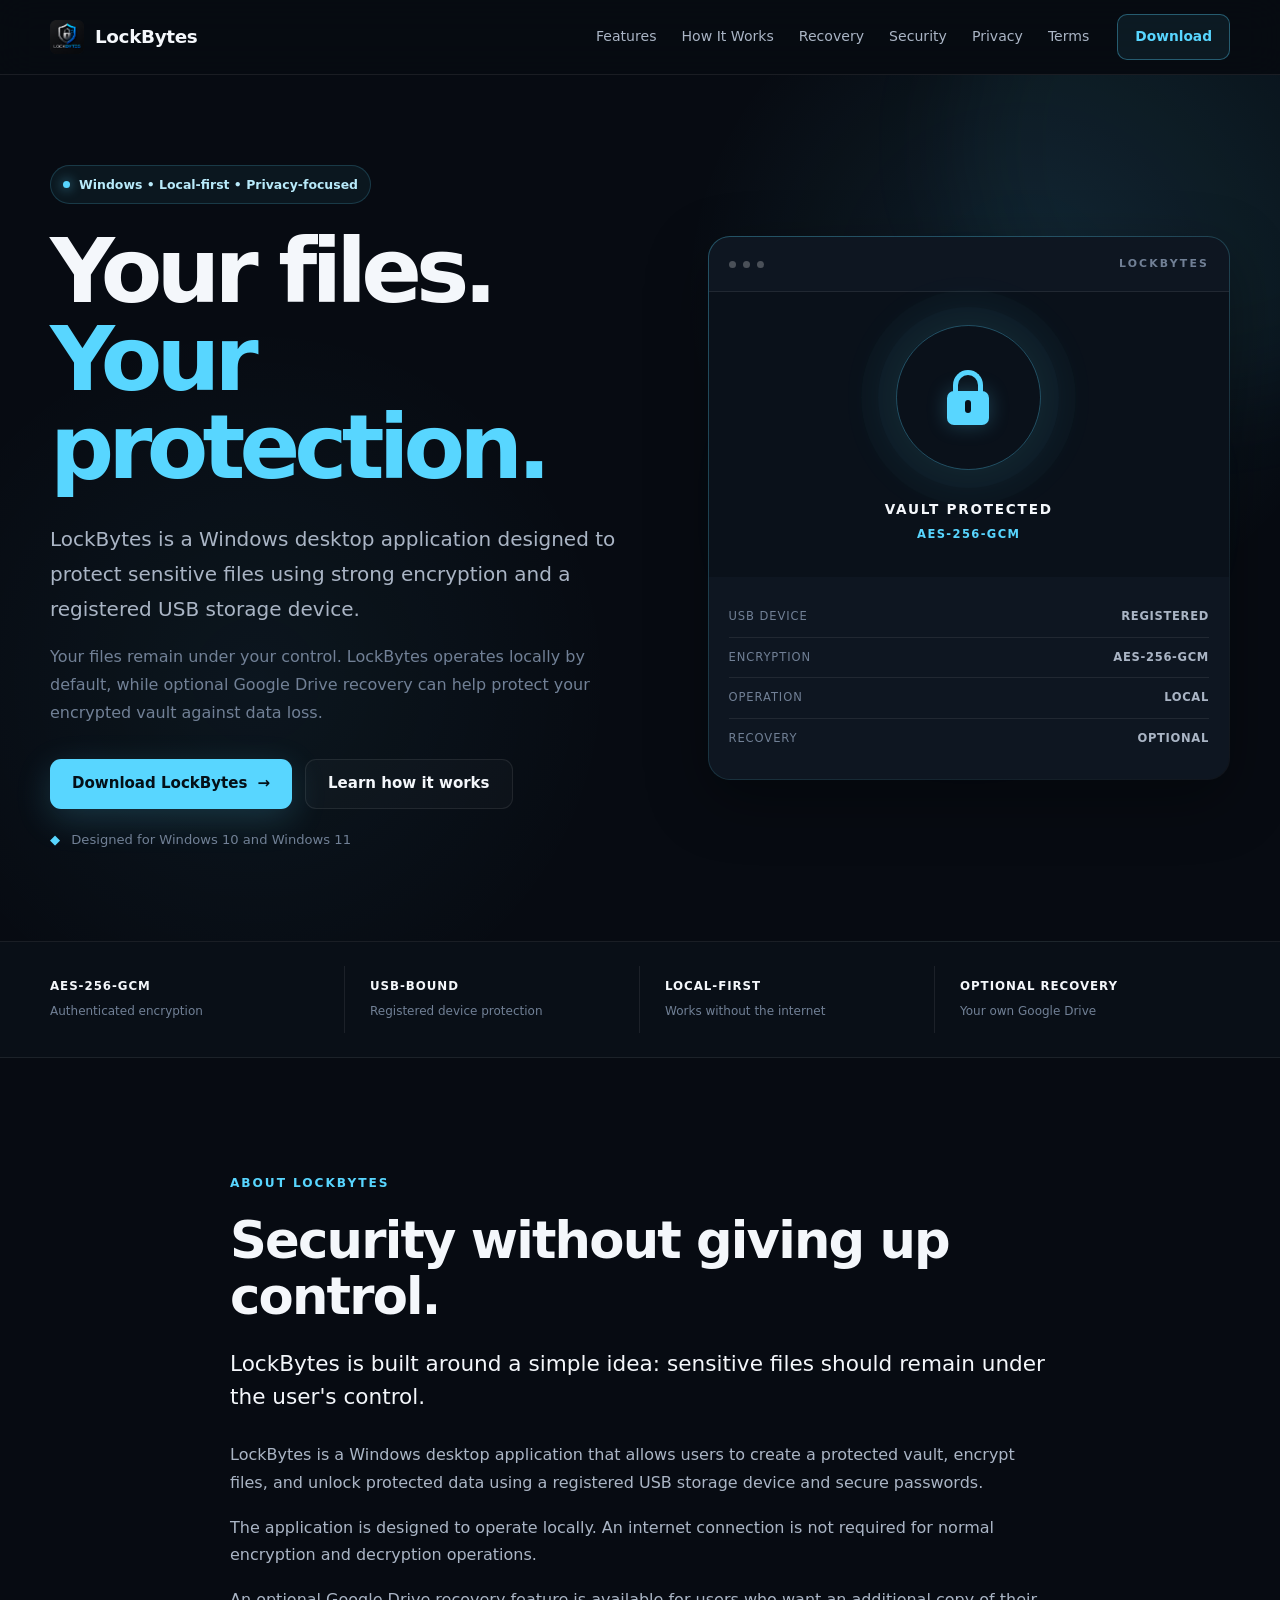
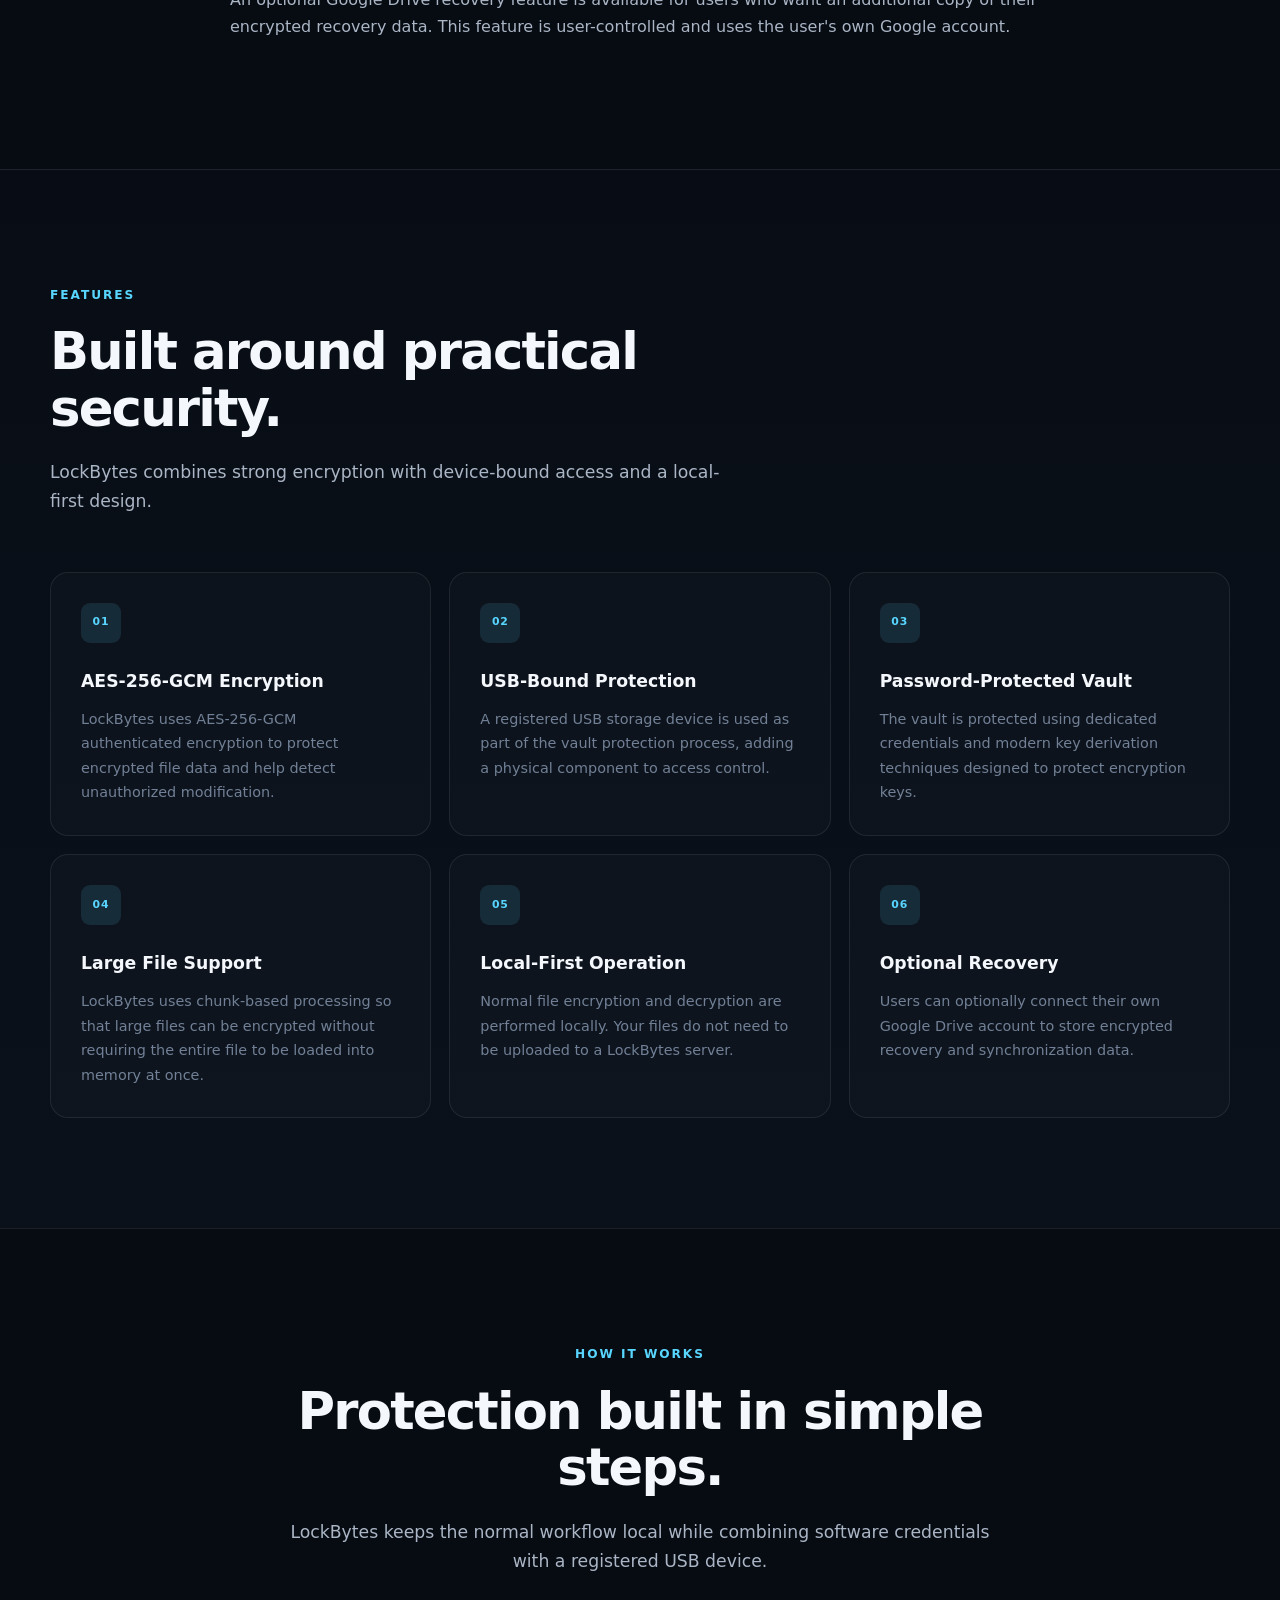
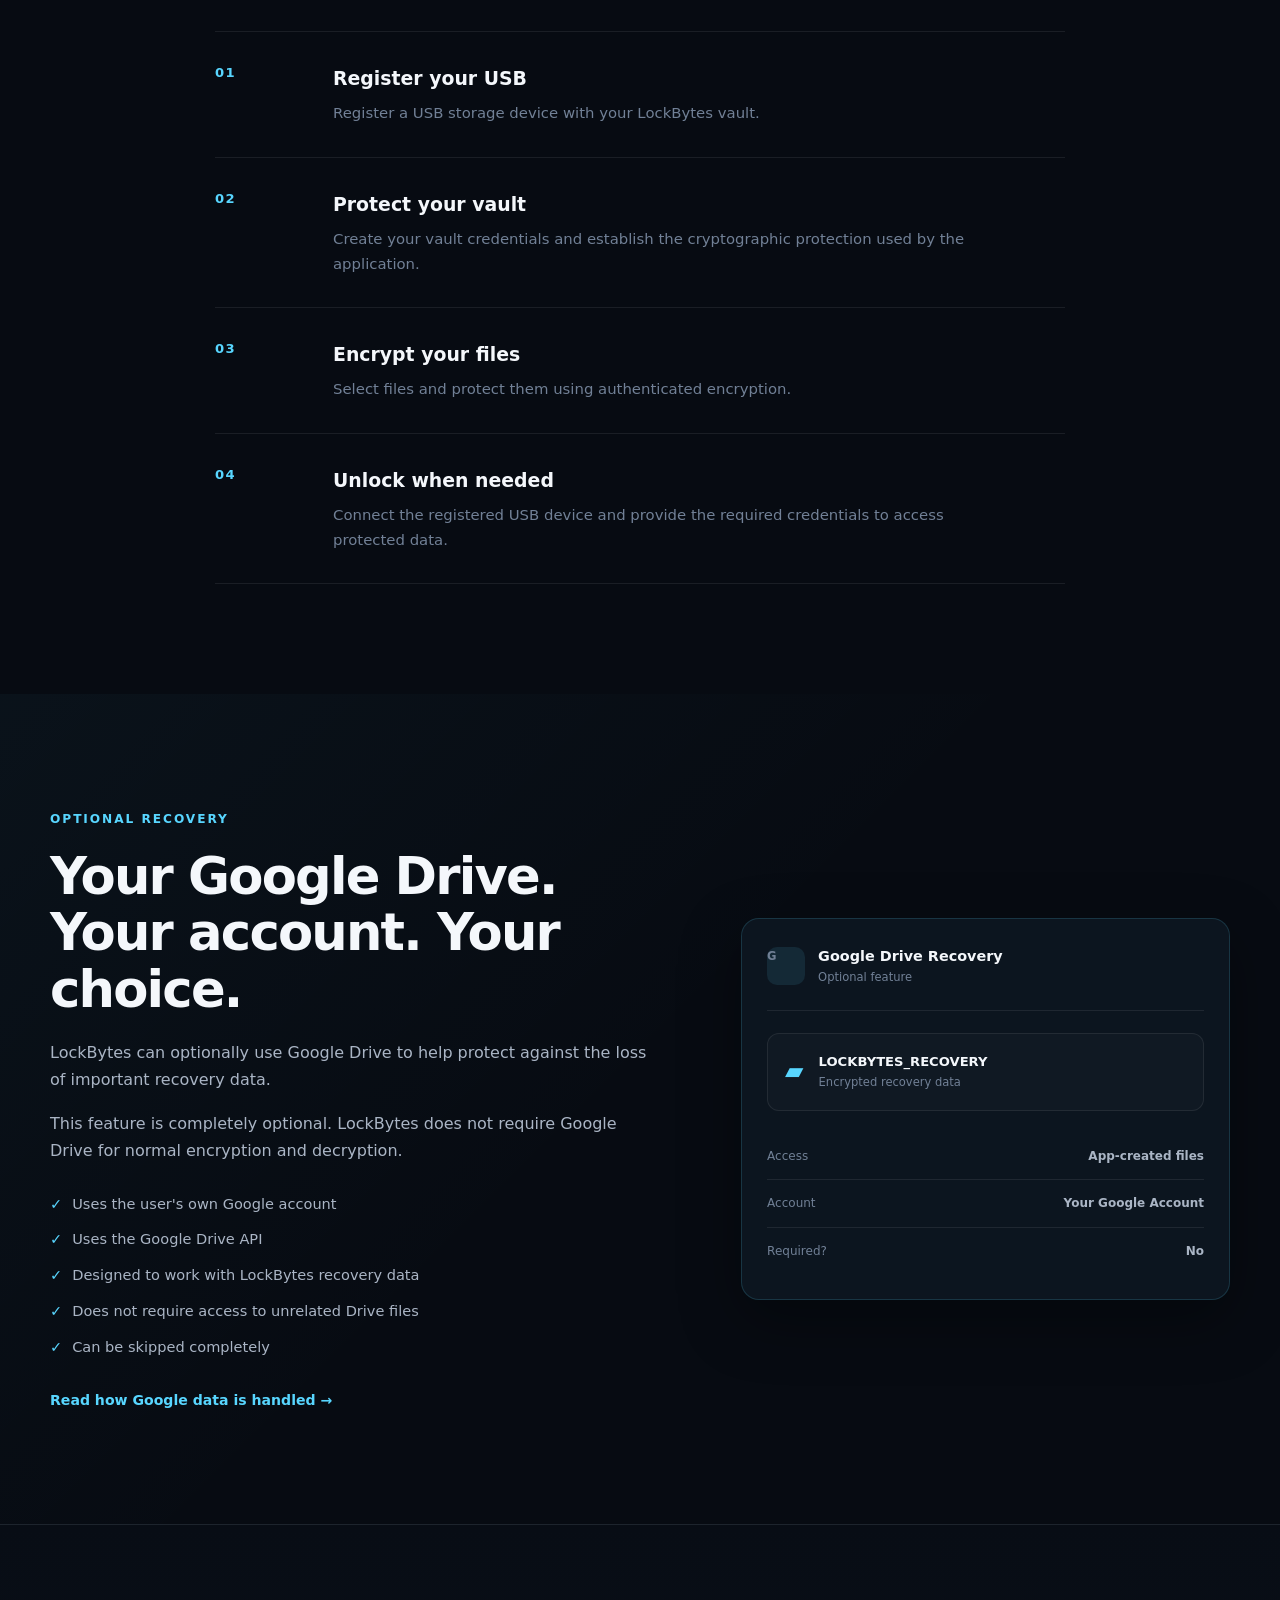
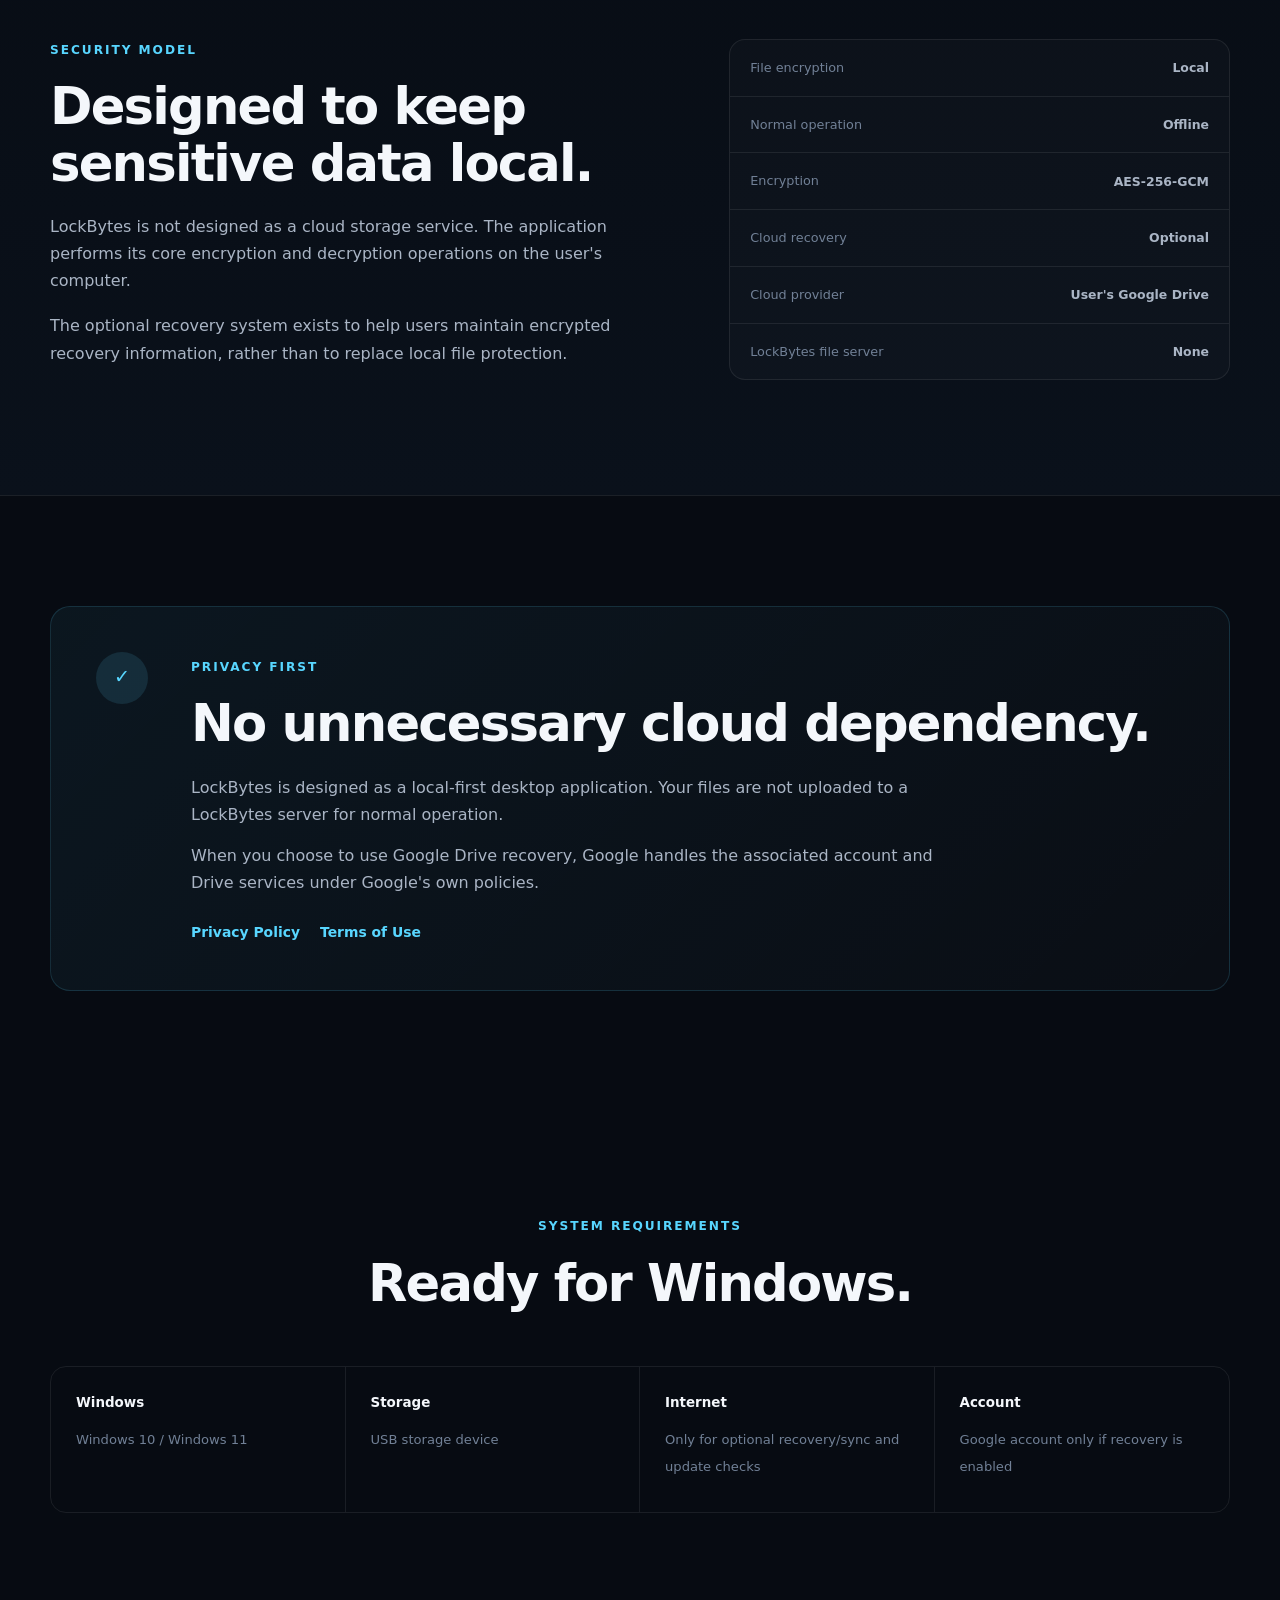
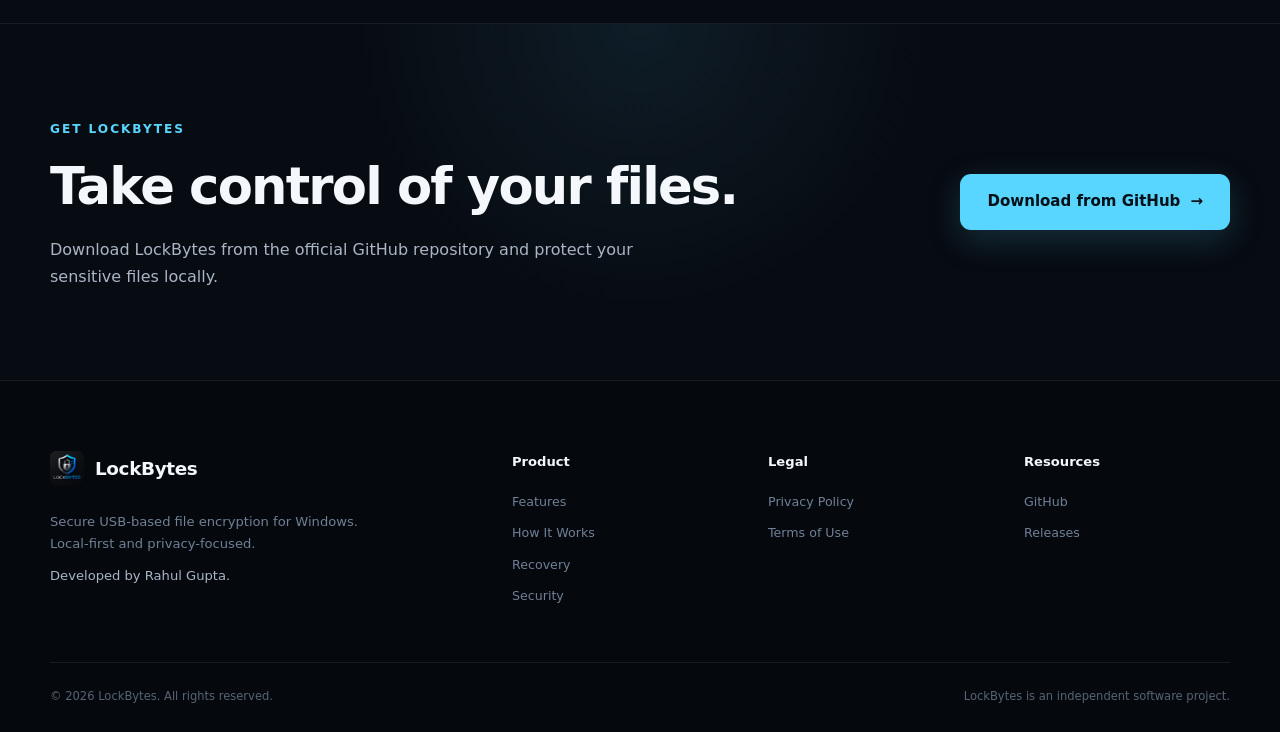
==== commit 7875b8c2: "logo fixing" ====
--- a/index.html
+++ b/index.html
@@ -56,7 +56,7 @@
 
         <a href="index.html" class="brand">
             <img
-                src="../img/lockbytes_logo/lockbytes_logo_transparent_kb.png"
+                src="img/lockbytes_logo_transparent_kb.png"
                 alt="LockBytes logo"
                 class="brand-logo"
             >
@@ -894,7 +894,7 @@
             <a href="index.html" class="brand">
 
                 <img
-                    src="img/lockbytes_logo.png"
+                    src="img/lockbytes_logo_transparent_kb.png"
                     alt="LockBytes logo"
                     class="brand-logo"
                 >
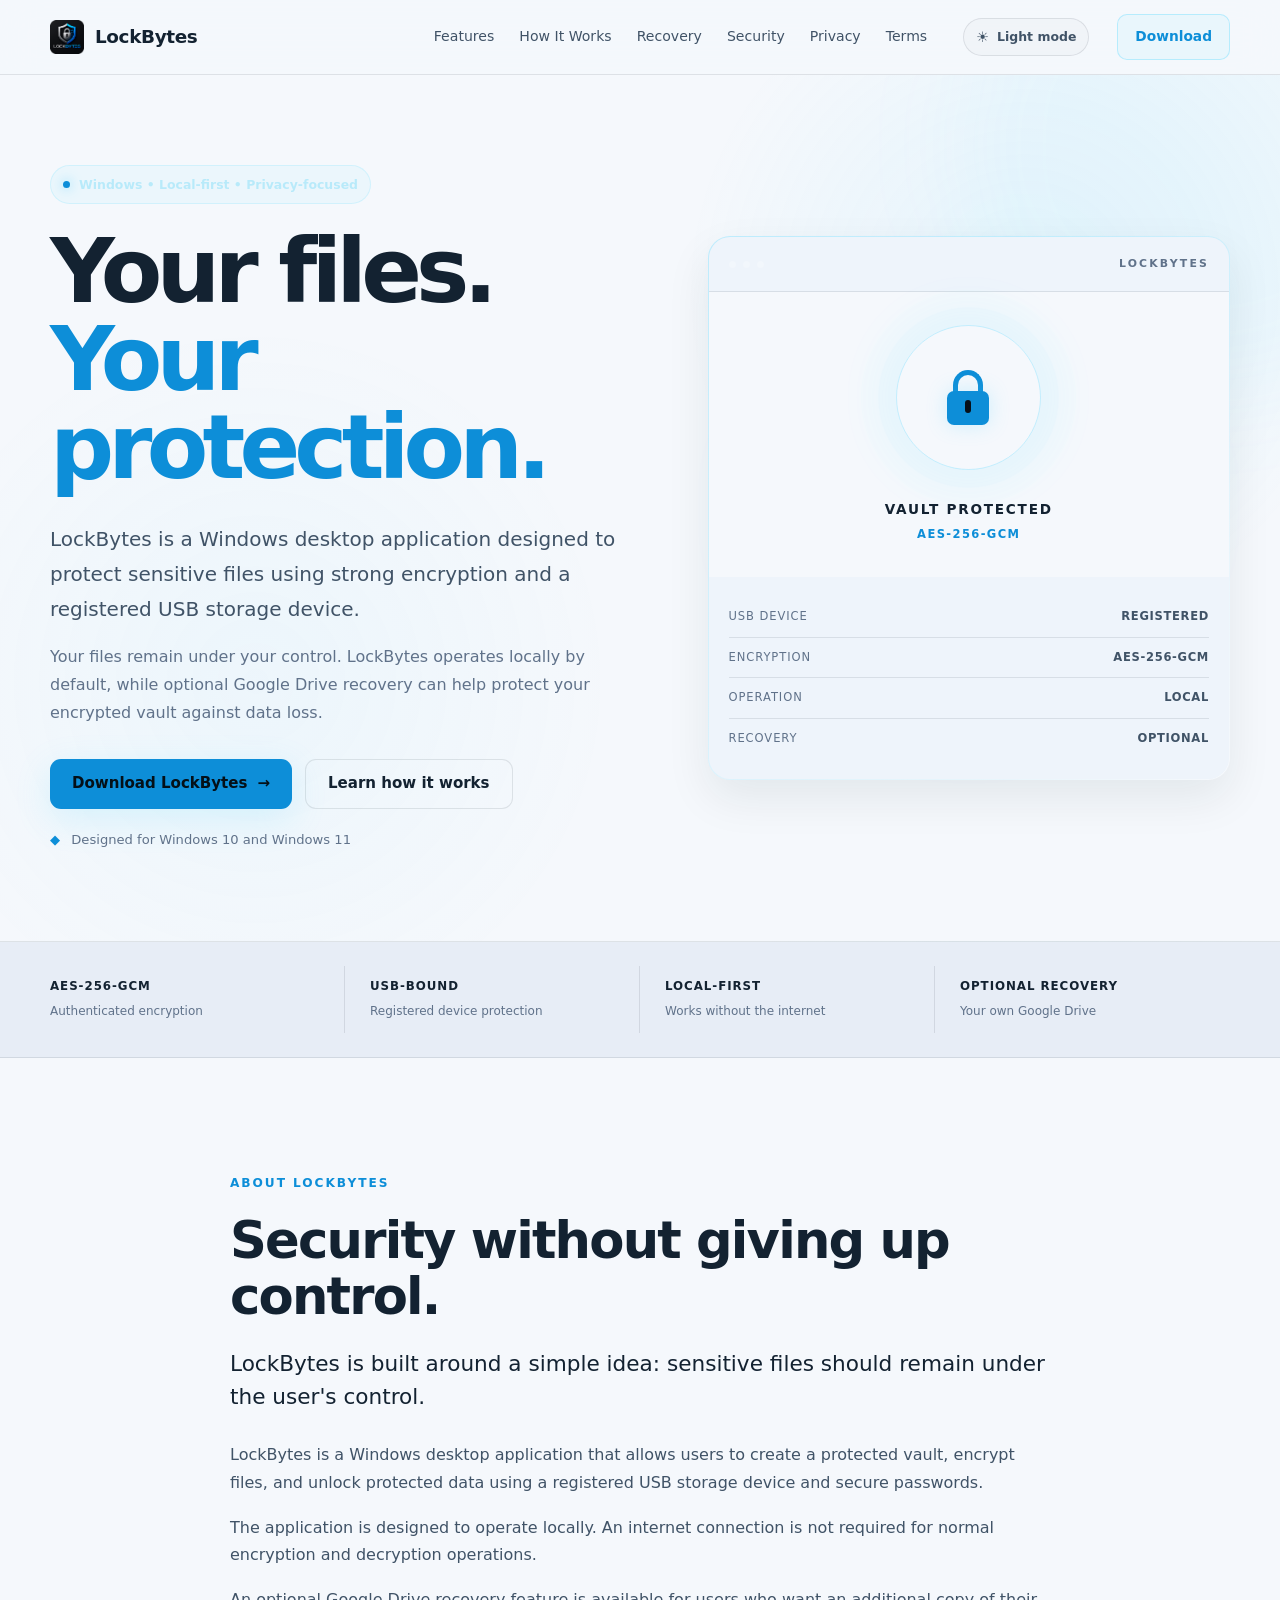
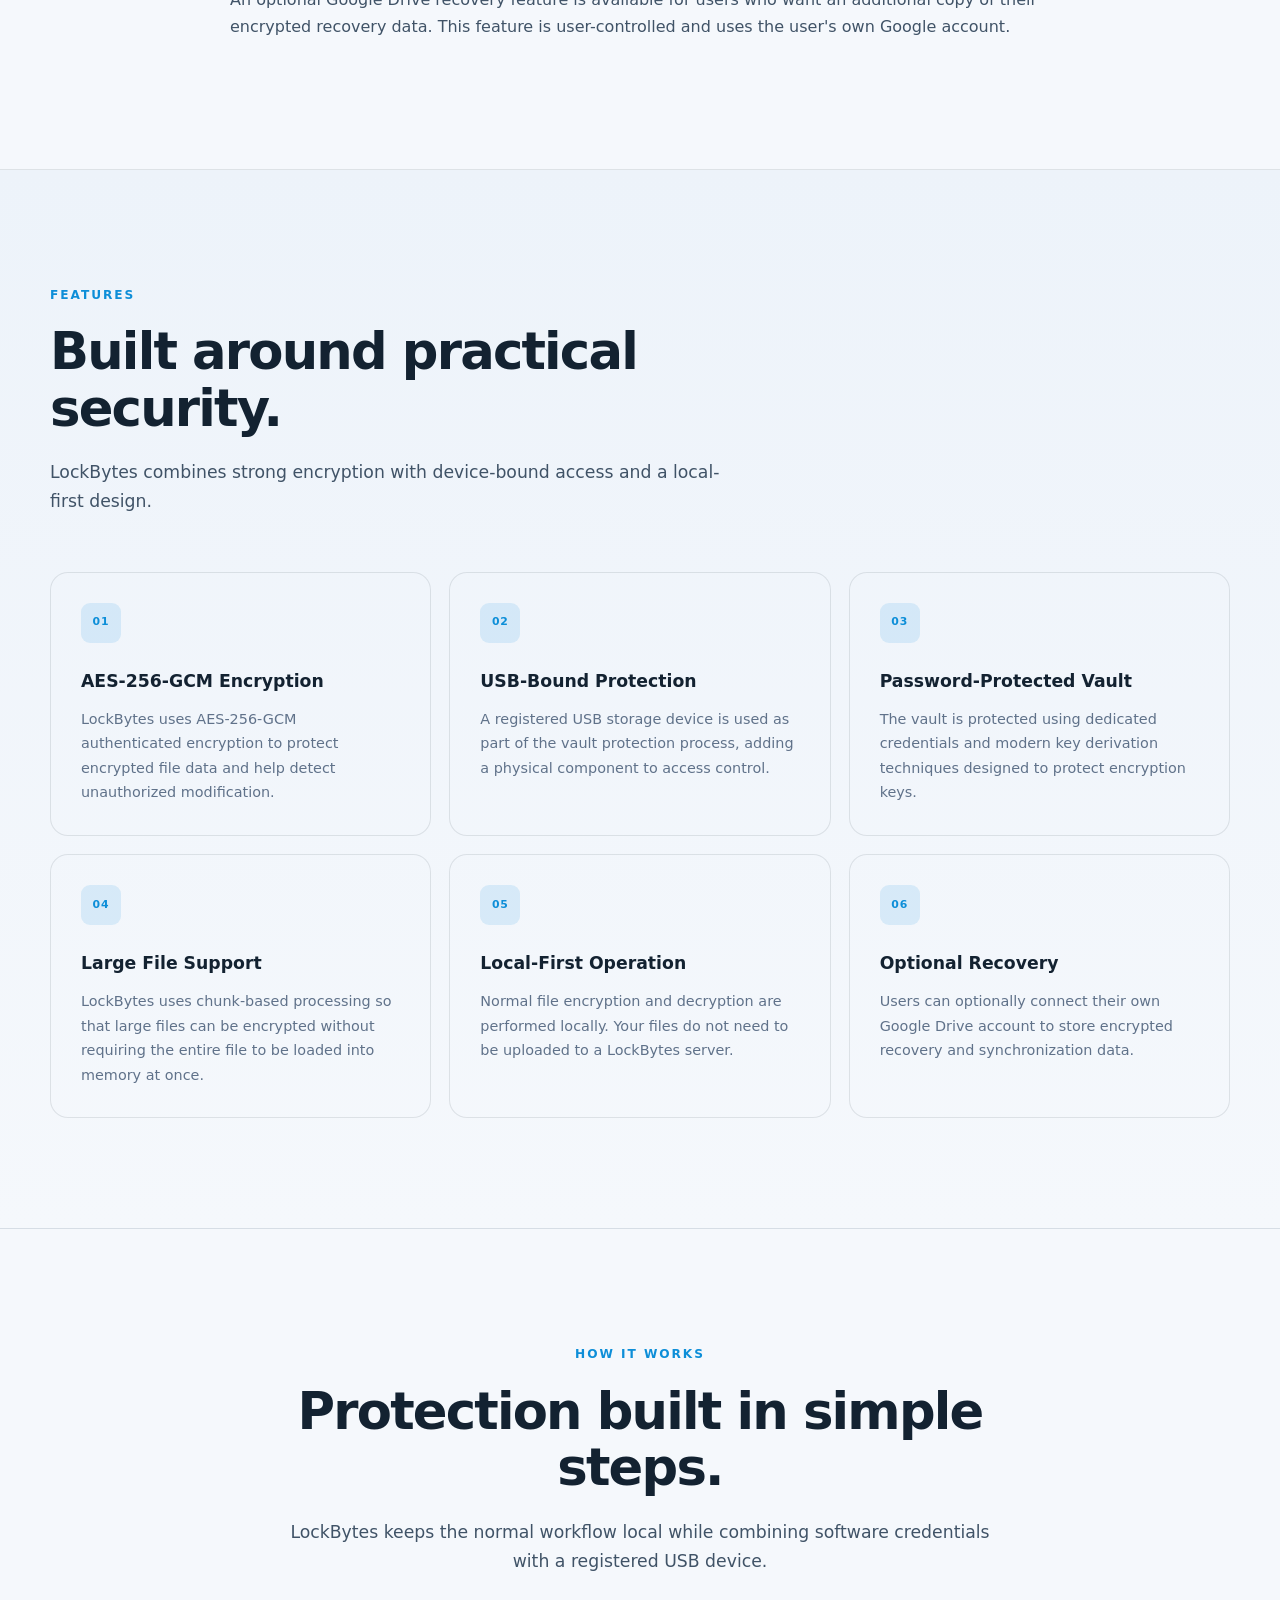
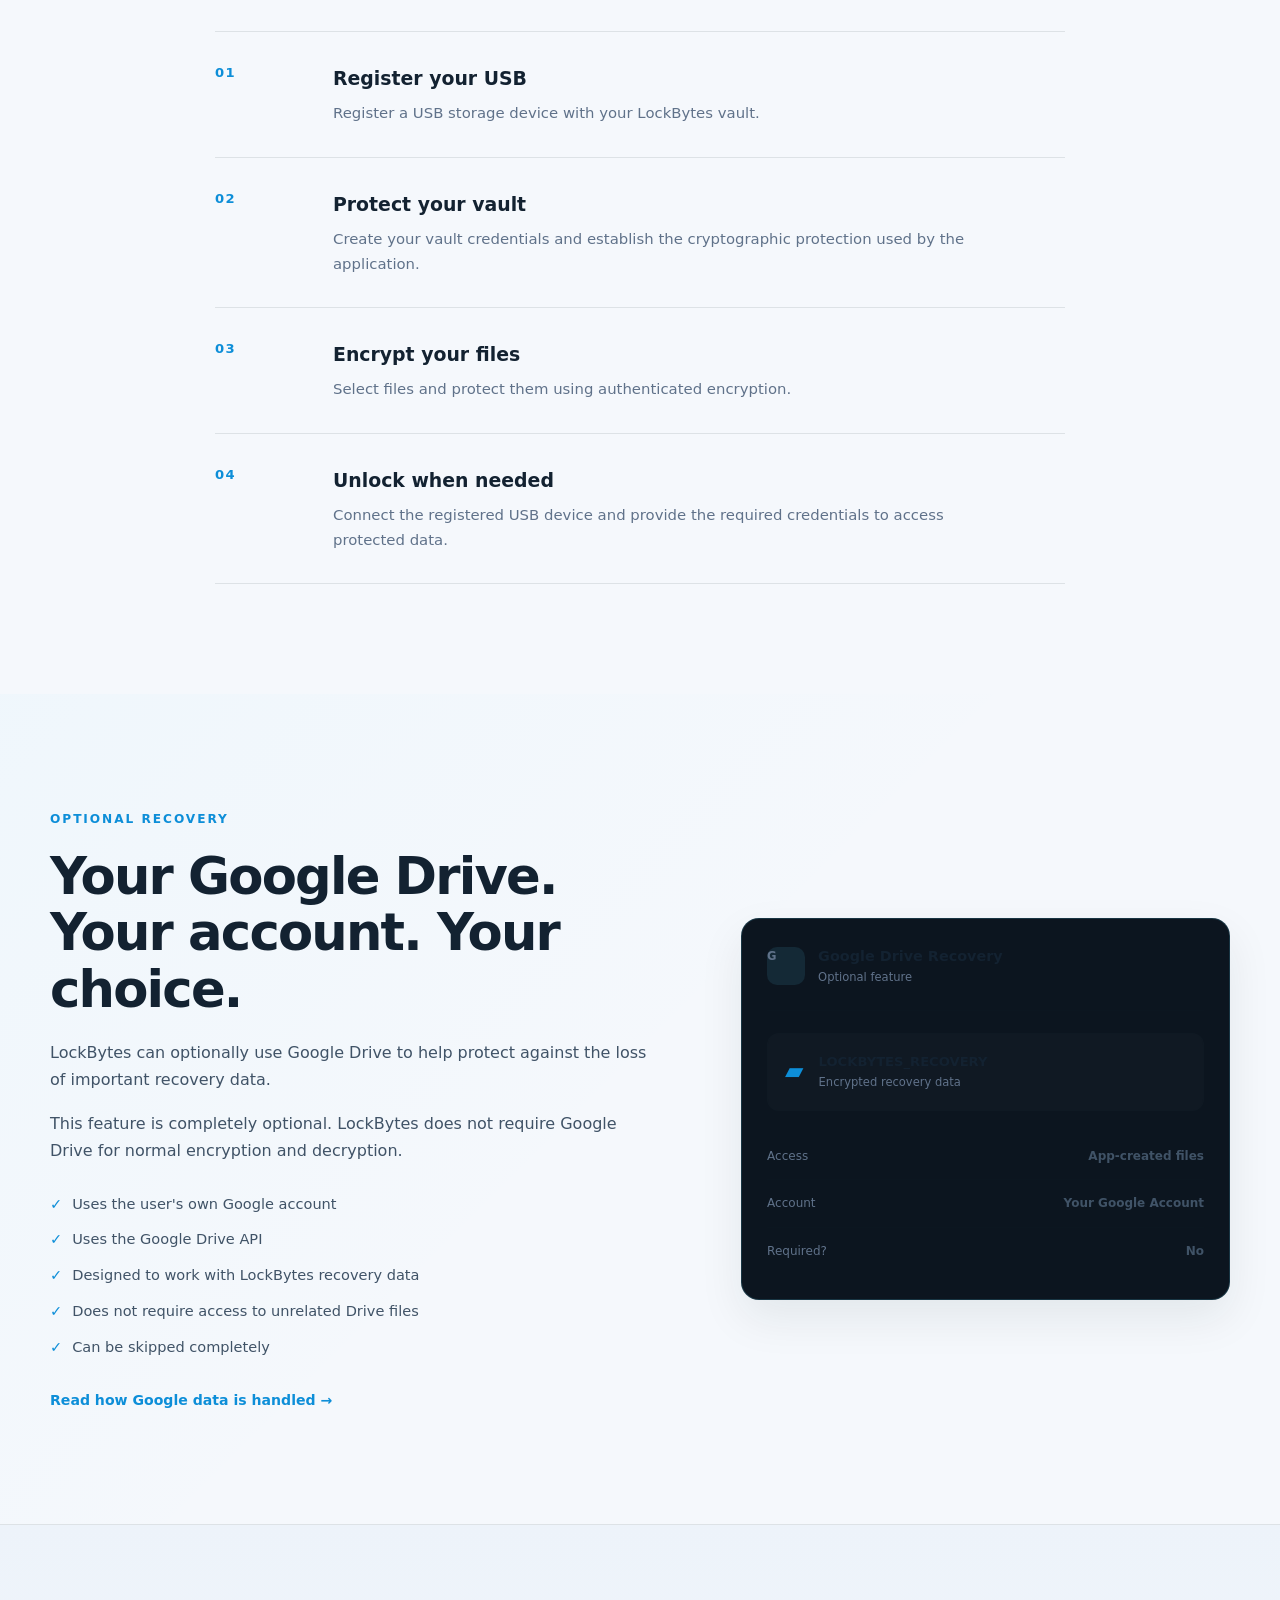
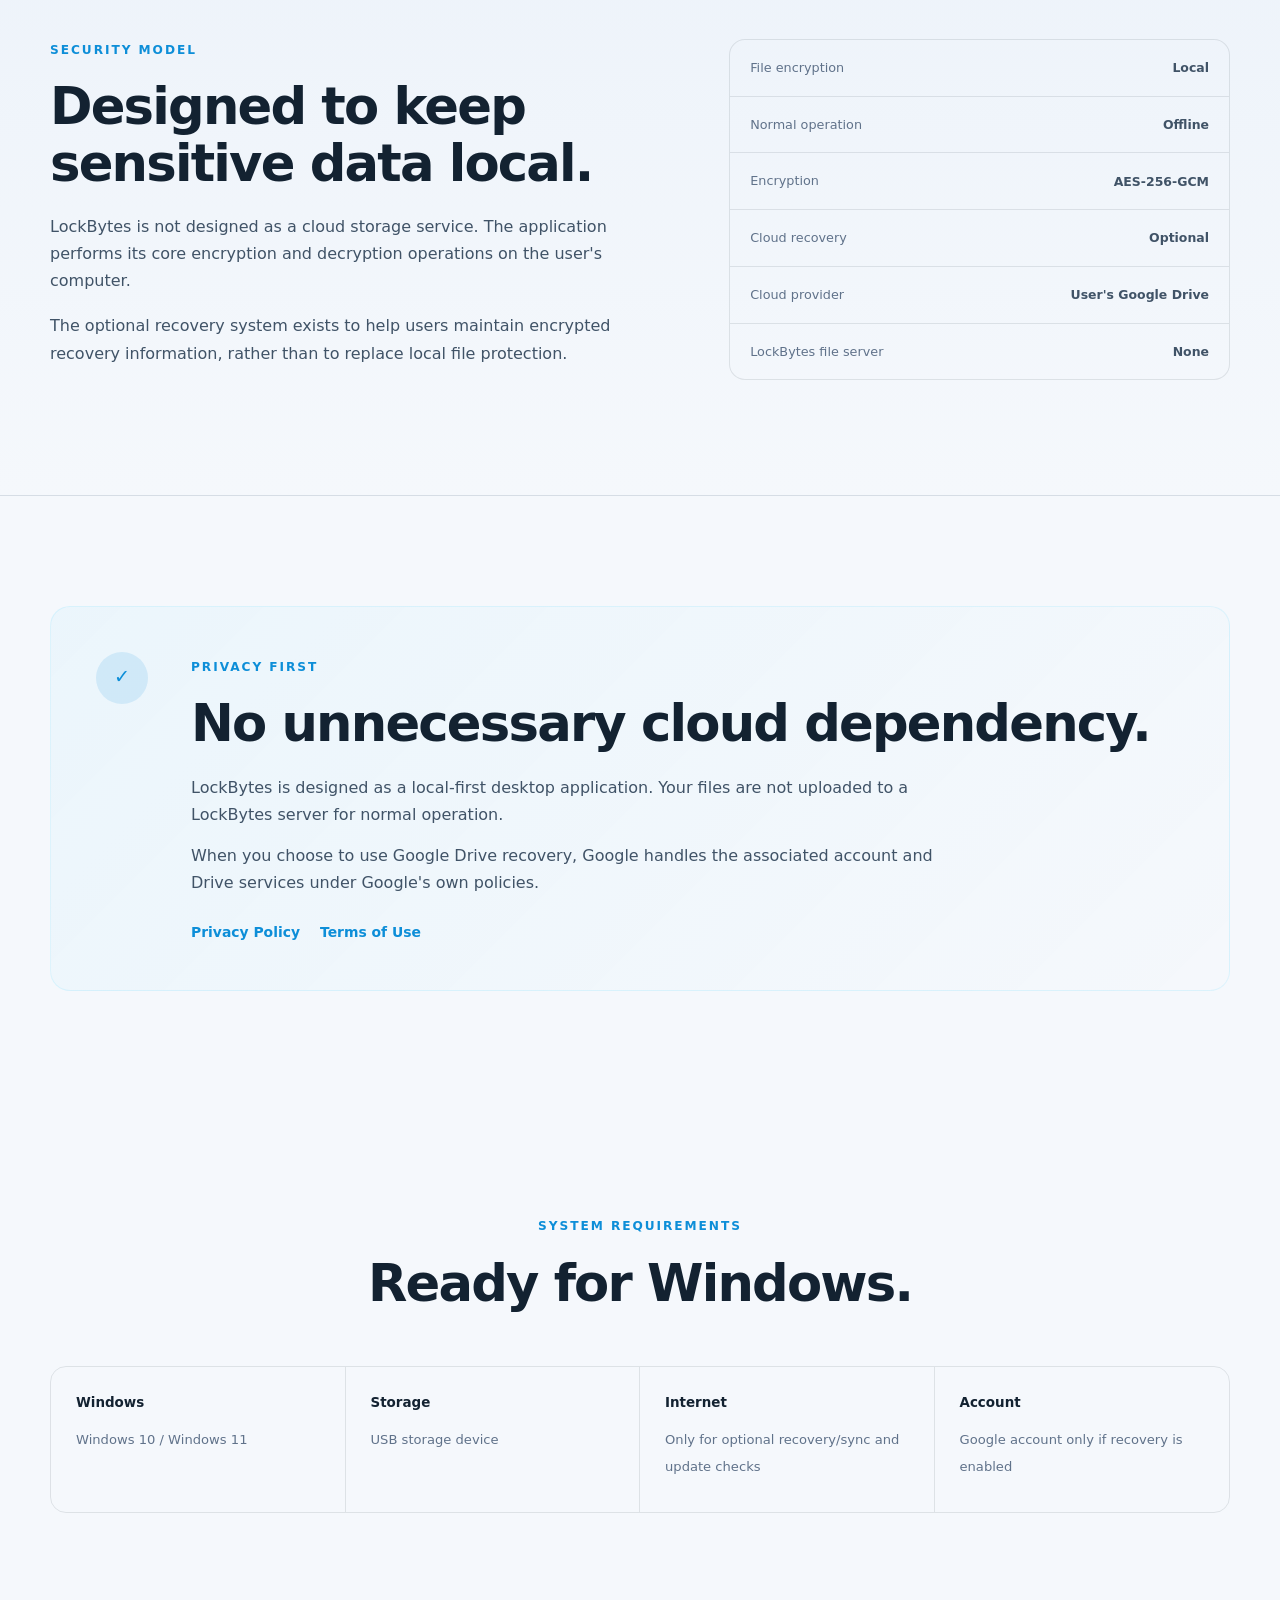
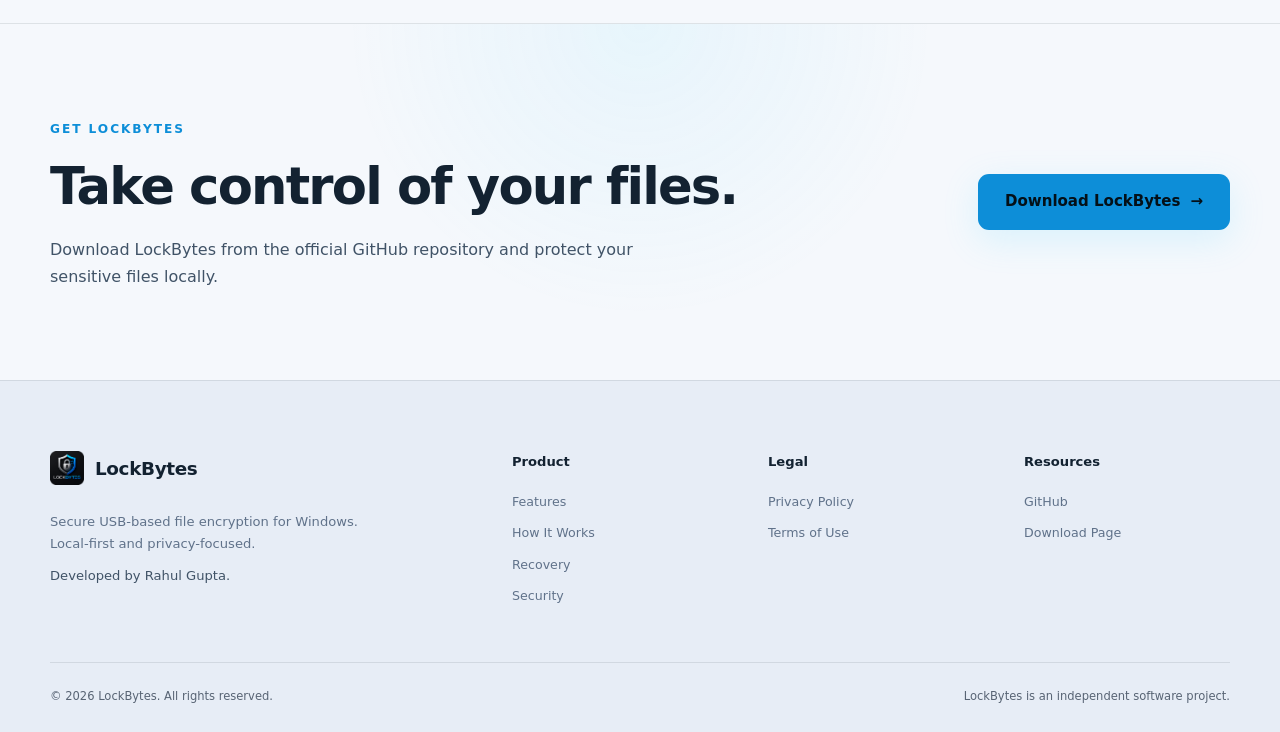
==== commit 29cb5416: "add download page" ====
--- a/index.html
+++ b/index.html
@@ -4,6 +4,19 @@
 <head>
     <meta charset="UTF-8">
 
+    <script>
+        (function () {
+            try {
+                var savedTheme = localStorage.getItem('lockbytes-theme');
+                var preferredTheme = savedTheme === 'dark' || savedTheme === 'light'
+                    ? savedTheme
+                    : (window.matchMedia('(prefers-color-scheme: dark)').matches ? 'dark' : 'light');
+                document.documentElement.setAttribute('data-theme', preferredTheme);
+            } catch (error) {
+                document.documentElement.setAttribute('data-theme', 'dark');
+            }
+        })();
+    </script>
 
 <meta
     name="viewport"
@@ -73,11 +86,20 @@
             <a href="terms-of-use.html">Terms</a>
         </nav>
 
+        <button
+            class="theme-toggle"
+            type="button"
+            data-theme-toggle
+            aria-label="Switch to light mode"
+            aria-pressed="false"
+        >
+            <span class="theme-icon" aria-hidden="true">☀️</span>
+            <span class="theme-label">Light mode</span>
+        </button>
+
         <a
-            href="https://github.com/codagewithrahul/LockBytes/releases"
+            href="download.html"
             class="nav-button"
-            target="_blank"
-            rel="noopener noreferrer"
         >
             Download
         </a>
@@ -126,10 +148,8 @@
                 <div class="hero-actions">
 
                     <a
-                        href="https://github.com/codagewithrahul/LockBytes/releases"
+                        href="download.html"
                         class="button button-primary"
-                        target="_blank"
-                        rel="noopener noreferrer"
                     >
                         Download LockBytes
                         <span>→</span>
@@ -865,12 +885,10 @@
             </div>
 
             <a
-                href="https://github.com/codagewithrahul/LockBytes/releases"
+                href="download.html"
                 class="button button-primary large-button"
-                target="_blank"
-                rel="noopener noreferrer"
             >
-                Download from GitHub
+                Download LockBytes
                 <span>→</span>
             </a>
 
@@ -954,12 +972,8 @@
                 GitHub
             </a>
 
-            <a
-                href="https://github.com/codagewithrahul/LockBytes/releases"
-                target="_blank"
-                rel="noopener noreferrer"
-            >
-                Releases
+            <a href="download.html">
+                Download Page
             </a>
 
         </div>
@@ -981,6 +995,7 @@
 
 </footer>
 
+<script src="theme.js"></script>
 
 </body>
 </html>
--- a/style.css
+++ b/style.css
@@ -13,6 +13,8 @@
 --bg-soft: #0b111b;
 --bg-card: #101823;
 --bg-card-hover: #141f2d;
+--bg-elevated: #0e1621;
+--bg-strong: #05080d;
 
 --text: #f4f7fb;
 --text-soft: #aab5c5;
@@ -21,15 +23,41 @@
 --accent: #58d6ff;
 --accent-strong: #28b9ec;
 --accent-soft: rgba(88, 214, 255, 0.12);
+--accent-contrast: #041018;
 
 --border: rgba(255, 255, 255, 0.08);
+--nav-bg: rgba(7, 11, 18, 0.82);
+--panel-bg: rgba(255, 255, 255, 0.02);
 
 --max-width: 1180px;
-
 --radius: 18px;
-
---shadow:
-    0 20px 60px rgba(0, 0, 0, 0.35);
+--shadow: 0 20px 60px rgba(0, 0, 0, 0.35);
+
+}
+
+[data-theme="light"] {
+
+--bg: #f5f8fc;
+--bg-soft: #edf3fa;
+--bg-card: #ffffff;
+--bg-card-hover: #f1f7ff;
+--bg-elevated: #eef4fb;
+--bg-strong: #e7edf6;
+
+--text: #132231;
+--text-soft: #405367;
+--text-muted: #60728a;
+
+--accent: #0d8ed8;
+--accent-strong: #0b79b8;
+--accent-soft: rgba(13, 142, 216, 0.12);
+--accent-contrast: #f7fcff;
+
+--border: rgba(17, 32, 44, 0.10);
+--nav-bg: rgba(245, 248, 252, 0.82);
+--panel-bg: rgba(17, 32, 44, 0.02);
+
+--shadow: 0 18px 45px rgba(17, 32, 44, 0.08);
 
 }
 
@@ -66,6 +94,10 @@
 
 overflow-x: hidden;
 
+transition:
+    background 0.25s ease,
+    color 0.25s ease;
+
 
 }
 
@@ -82,6 +114,12 @@
 button,
 a {
 -webkit-tap-highlight-color: transparent;
+}
+
+button:focus-visible,
+a:focus-visible {
+    outline: 2px solid var(--accent);
+    outline-offset: 3px;
 }
 
 /* =========================================================
@@ -125,8 +163,8 @@
 background:
     linear-gradient(
         180deg,
-        #080d15 0%,
-        #0a111b 100%
+        var(--bg-soft) 0%,
+        var(--bg) 100%
     );
 
 border-top: 1px solid var(--border);
@@ -223,7 +261,7 @@
 z-index: 1000;
 
 background:
-    rgba(7, 11, 18, 0.82);
+    var(--nav-bg);
 
 border-bottom:
     1px solid var(--border);
@@ -354,6 +392,339 @@
     translateY(-1px);
 
 
+}
+
+.theme-toggle {
+
+    display: inline-flex;
+    align-items: center;
+    justify-content: center;
+    gap: 8px;
+    min-height: 38px;
+    padding: 0 12px;
+    margin-left: 8px;
+    border: 1px solid var(--border);
+    border-radius: 999px;
+    background: var(--panel-bg);
+    color: var(--text-soft);
+    font: inherit;
+    font-size: 0.78rem;
+    font-weight: 700;
+    cursor: pointer;
+    transition: background 0.2s ease, border-color 0.2s ease, transform 0.2s ease;
+}
+
+.theme-toggle:hover {
+    border-color: rgba(88, 214, 255, 0.2);
+    transform: translateY(-1px);
+}
+
+.theme-icon {
+    display: inline-flex;
+    align-items: center;
+    justify-content: center;
+    font-size: 0.9rem;
+}
+
+.theme-label {
+    white-space: nowrap;
+}
+
+.download-page-hero {
+    padding-top: 90px;
+    padding-bottom: 45px;
+}
+
+.download-page-shell {
+    display: grid;
+    gap: 32px;
+}
+
+.download-page-intro {
+    text-align: center;
+}
+
+.download-page-intro h1 {
+    font-size: clamp(2.8rem, 7vw, 5rem);
+    line-height: 0.98;
+    letter-spacing: -0.065em;
+    margin-bottom: 18px;
+}
+
+.download-page-intro p {
+    color: var(--text-soft);
+    font-size: 1.18rem;
+}
+
+.download-page-card {
+    display: grid;
+    gap: 26px;
+    padding: 32px;
+    border: 1px solid var(--border);
+    border-radius: 24px;
+    background: linear-gradient(180deg, rgba(88, 214, 255, 0.04), var(--panel-bg));
+    box-shadow: var(--shadow);
+}
+
+.download-branding {
+    display: flex;
+    align-items: center;
+    gap: 16px;
+}
+
+.download-logo-wrap {
+    width: 64px;
+    height: 64px;
+    display: grid;
+    place-items: center;
+    border-radius: 18px;
+    background: rgba(88, 214, 255, 0.08);
+    border: 1px solid rgba(88, 214, 255, 0.22);
+}
+
+.download-logo {
+    width: 42px;
+    height: 42px;
+    object-fit: contain;
+}
+
+.download-product-label {
+    font-size: clamp(1.25rem, 2.5vw, 2rem);
+    font-weight: 800;
+    letter-spacing: -0.04em;
+}
+
+.download-meta-grid {
+    display: grid;
+    grid-template-columns: repeat(3, minmax(0, 1fr));
+    gap: 18px;
+}
+
+.release-stat {
+    display: flex;
+    flex-direction: column;
+    gap: 8px;
+    min-height: 96px;
+    padding: 18px 18px 16px;
+    border: 1px solid var(--border);
+    border-radius: 16px;
+    background: var(--panel-bg);
+}
+
+.release-stat span {
+    color: var(--text-muted);
+    font-size: 0.74rem;
+    letter-spacing: 0.09em;
+    text-transform: uppercase;
+}
+
+.release-stat strong {
+    color: var(--text);
+    font-size: 1.05rem;
+    font-weight: 700;
+    line-height: 1.4;
+}
+
+.button-download {
+    justify-self: start;
+    min-width: min(100%, 300px);
+}
+
+.download-note {
+    color: var(--text-muted);
+    font-size: 0.8rem;
+    text-align: center;
+}
+
+.info-panel {
+    display: grid;
+    gap: 14px;
+    padding: 28px;
+    border: 1px solid var(--border);
+    border-radius: 20px;
+    background: var(--panel-bg);
+}
+
+.feature-list {
+    list-style: none;
+    display: grid;
+    gap: 12px;
+    color: var(--text-soft);
+    font-size: 1rem;
+}
+
+.feature-list li {
+    position: relative;
+    padding-left: 26px;
+}
+
+.feature-list li::before {
+    content: "•";
+    position: absolute;
+    left: 0;
+    color: var(--accent);
+    font-size: 1.4rem;
+    line-height: 1;
+}
+
+.detail-row {
+    display: flex;
+    align-items: center;
+    justify-content: space-between;
+    gap: 20px;
+    padding: 14px 0;
+    border-bottom: 1px solid var(--border);
+}
+
+.detail-row:last-child {
+    border-bottom: 0;
+}
+
+.detail-row span {
+    color: var(--text-muted);
+    font-size: 0.82rem;
+    letter-spacing: 0.08em;
+    text-transform: uppercase;
+}
+
+.detail-row strong {
+    color: var(--text);
+    font-size: 0.95rem;
+    text-align: right;
+    max-width: 62%;
+}
+
+.trust-panel p {
+    color: var(--text-soft);
+    margin-bottom: 0;
+}
+
+.checksum-box {
+    display: flex;
+    align-items: center;
+    justify-content: space-between;
+    gap: 18px;
+    padding: 16px 18px;
+    border: 1px dashed rgba(88, 214, 255, 0.35);
+    border-radius: 12px;
+    background: rgba(88, 214, 255, 0.03);
+}
+
+.checksum-box span {
+    color: var(--text-muted);
+    letter-spacing: 0.09em;
+    font-size: 0.72rem;
+    text-transform: uppercase;
+}
+
+.checksum-box strong {
+    color: var(--text);
+    font-size: 0.8rem;
+    word-break: break-word;
+    text-align: right;
+}
+
+.trust-note {
+    color: var(--text-muted);
+    font-size: 0.85rem;
+    line-height: 1.7;
+}
+
+.steps-list {
+    display: grid;
+    gap: 18px;
+    max-width: 760px;
+    margin: 0 auto;
+    padding: 32px 28px;
+    border: 1px solid var(--border);
+    border-radius: 20px;
+    background: var(--panel-bg);
+    color: var(--text-soft);
+}
+
+.steps-list li {
+    display: list-item;
+    list-style-position: inside;
+    padding-left: 6px;
+}
+
+.version-list {
+    gap: 0;
+}
+
+.version-item {
+    display: flex;
+    align-items: center;
+    justify-content: space-between;
+    gap: 24px;
+    padding: 18px 0;
+    border-bottom: 1px solid var(--border);
+}
+
+.version-item:last-child {
+    border-bottom: 0;
+}
+
+.version-item strong,
+.version-item span {
+    display: block;
+}
+
+.version-item strong {
+    font-size: 1rem;
+}
+
+.version-item span {
+    color: var(--text-muted);
+    font-size: 0.8rem;
+}
+
+@media (max-width: 1000px) {
+    .download-meta-grid {
+        grid-template-columns: repeat(2, minmax(0, 1fr));
+    }
+}
+
+@media (max-width: 650px) {
+    .download-page-hero {
+        padding-top: 70px;
+    }
+
+    .download-page-card {
+        padding: 22px 18px;
+    }
+
+    .download-branding {
+        align-items: flex-start;
+    }
+
+    .download-meta-grid {
+        grid-template-columns: 1fr;
+    }
+
+    .release-stat {
+        min-height: 76px;
+    }
+
+    .button-download {
+        width: 100%;
+        justify-self: stretch;
+    }
+
+    .detail-row {
+        flex-direction: column;
+        align-items: flex-start;
+    }
+
+    .detail-row strong {
+        max-width: 100%;
+        text-align: left;
+    }
+
+    .version-item {
+        flex-direction: column;
+        align-items: flex-start;
+    }
 }
 
 /* =========================================================
@@ -759,7 +1130,7 @@
     1px solid var(--border);
 
 background:
-    #0e1621;
+    var(--bg-elevated);
 
 border-radius:
     21px 21px 0 0;
@@ -819,7 +1190,7 @@
 justify-content: center;
 
 background:
-    #0a111a;
+    var(--bg);
 
 
 }
@@ -977,7 +1348,7 @@
     20px;
 
 background:
-    #0e1621;
+    var(--bg-elevated);
 
 border-radius:
     0 0 21px 21px;
@@ -1046,7 +1417,7 @@
     1px solid var(--border);
 
 background:
-    #090f17;
+    var(--bg-strong);
 
 
 }
@@ -1945,7 +2316,7 @@
 padding-top: 70px;
 
 background:
-    #05080d;
+    var(--bg-strong);
 
 border-top:
     1px solid var(--border);
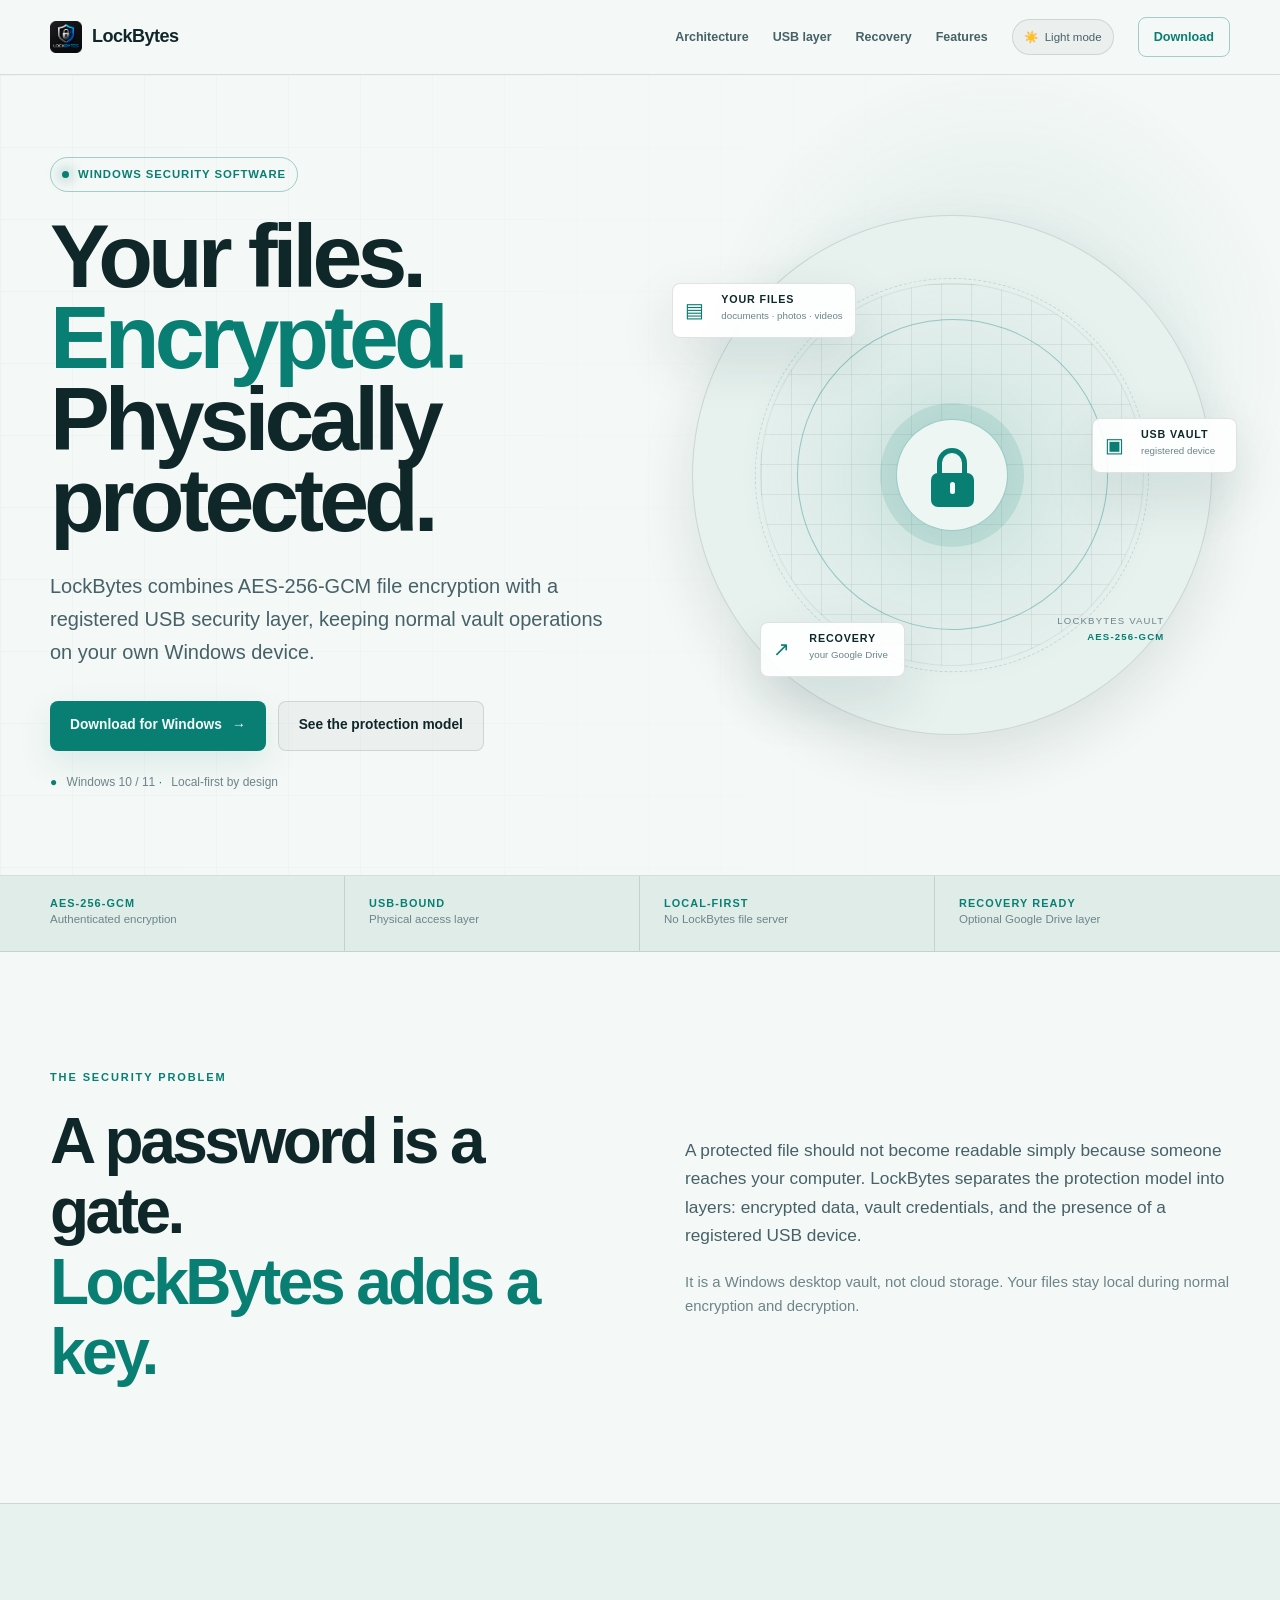
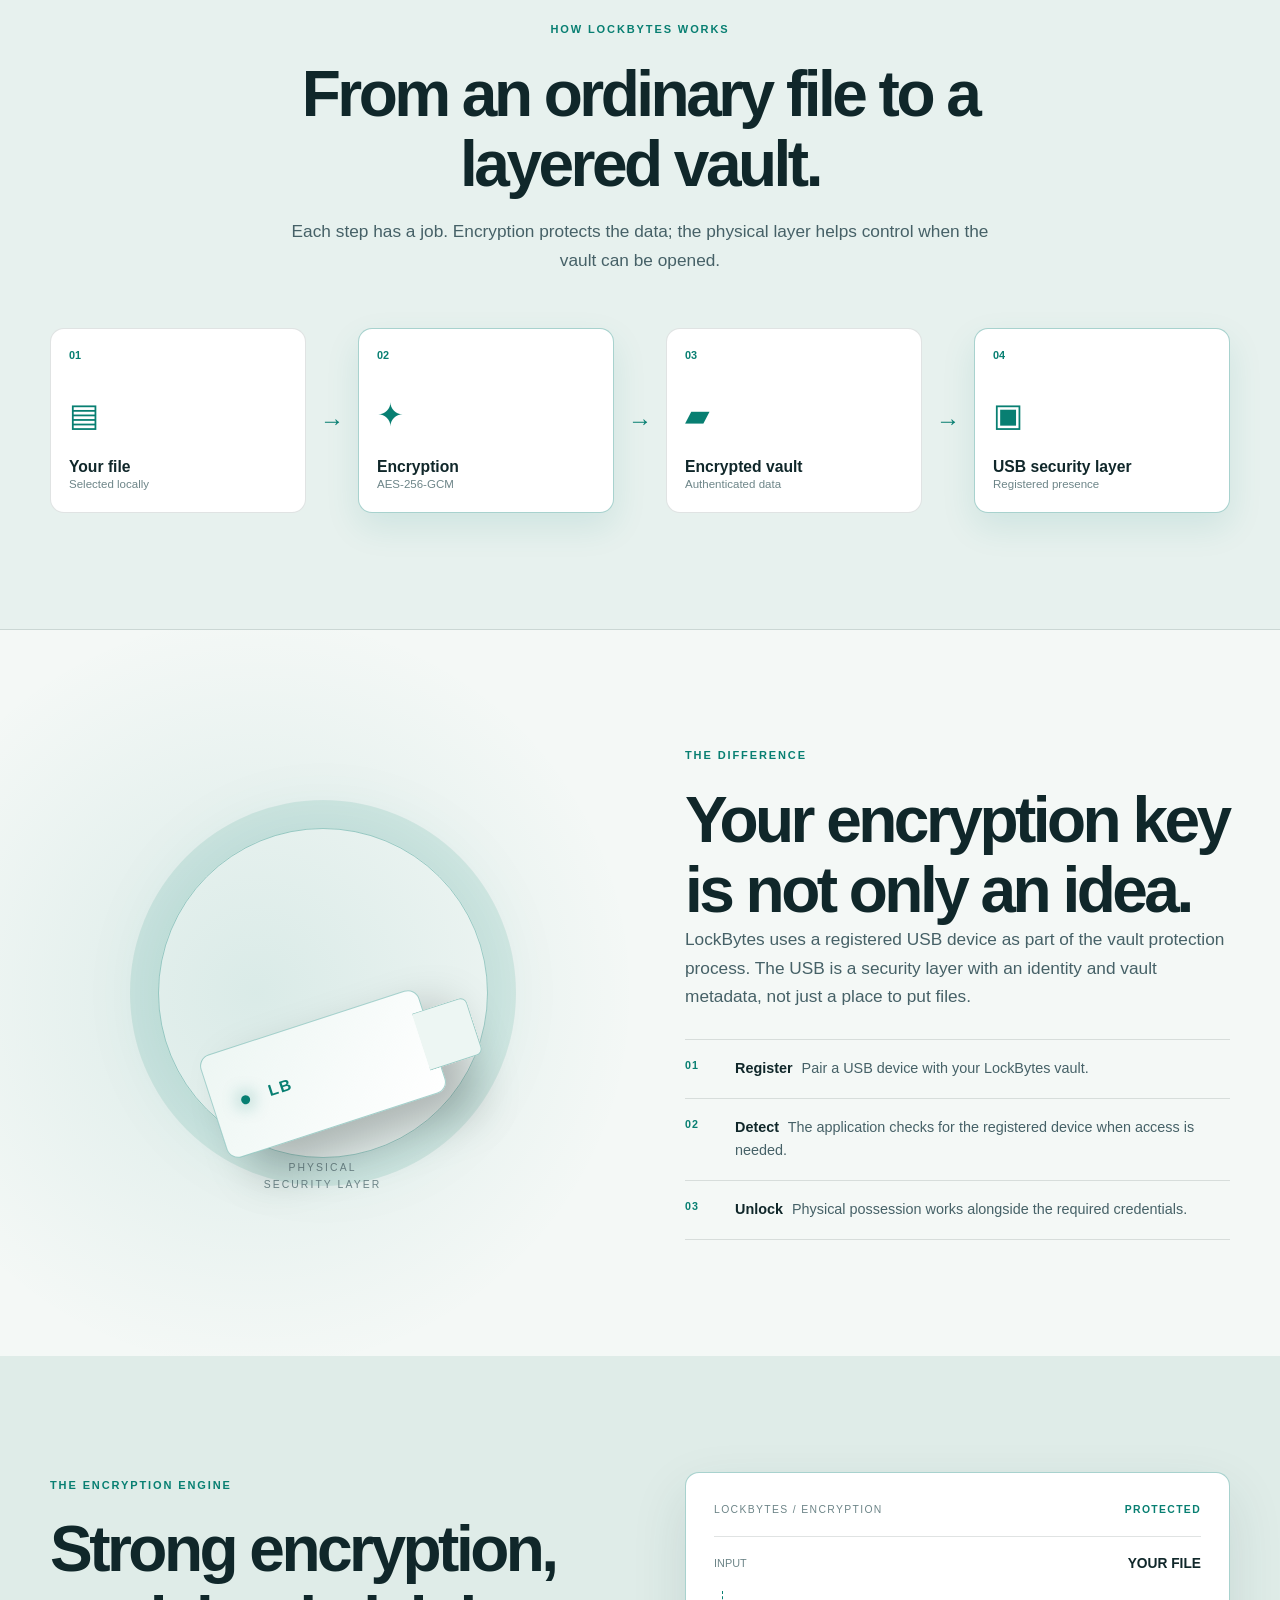
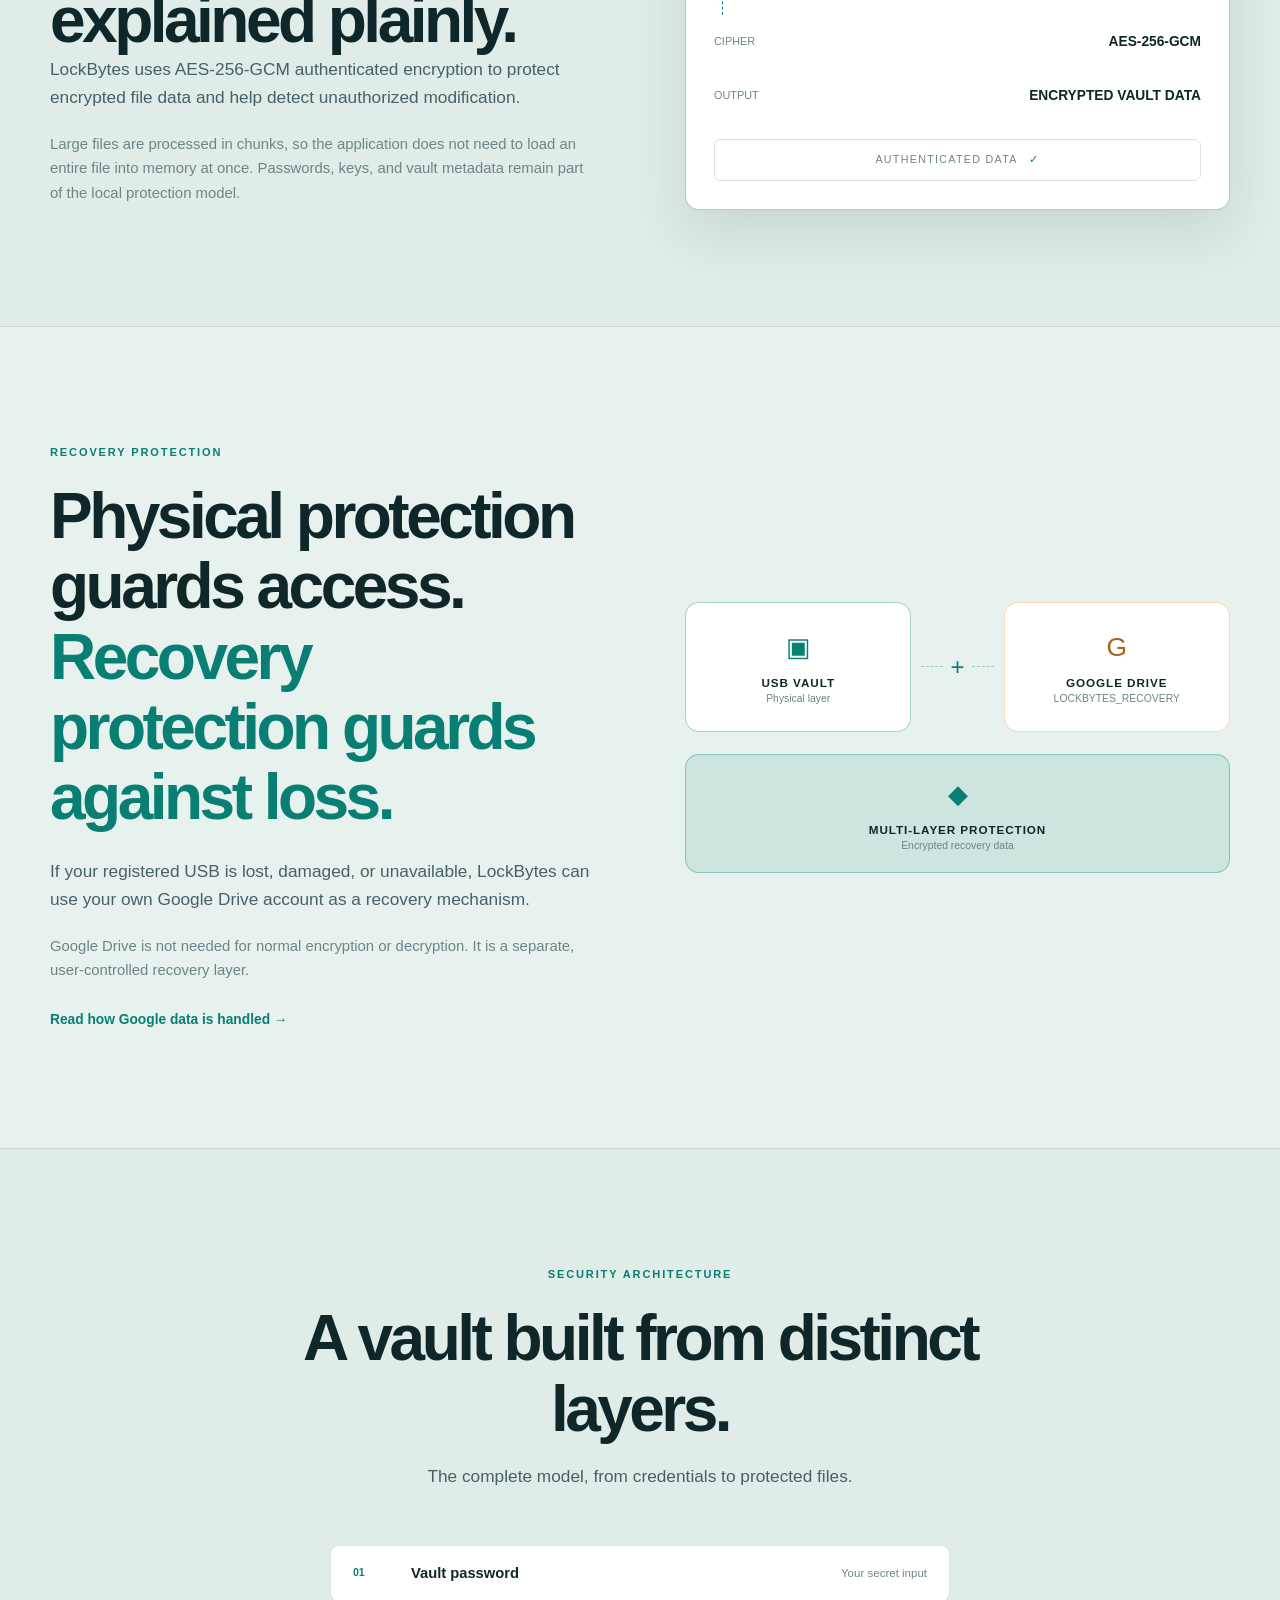
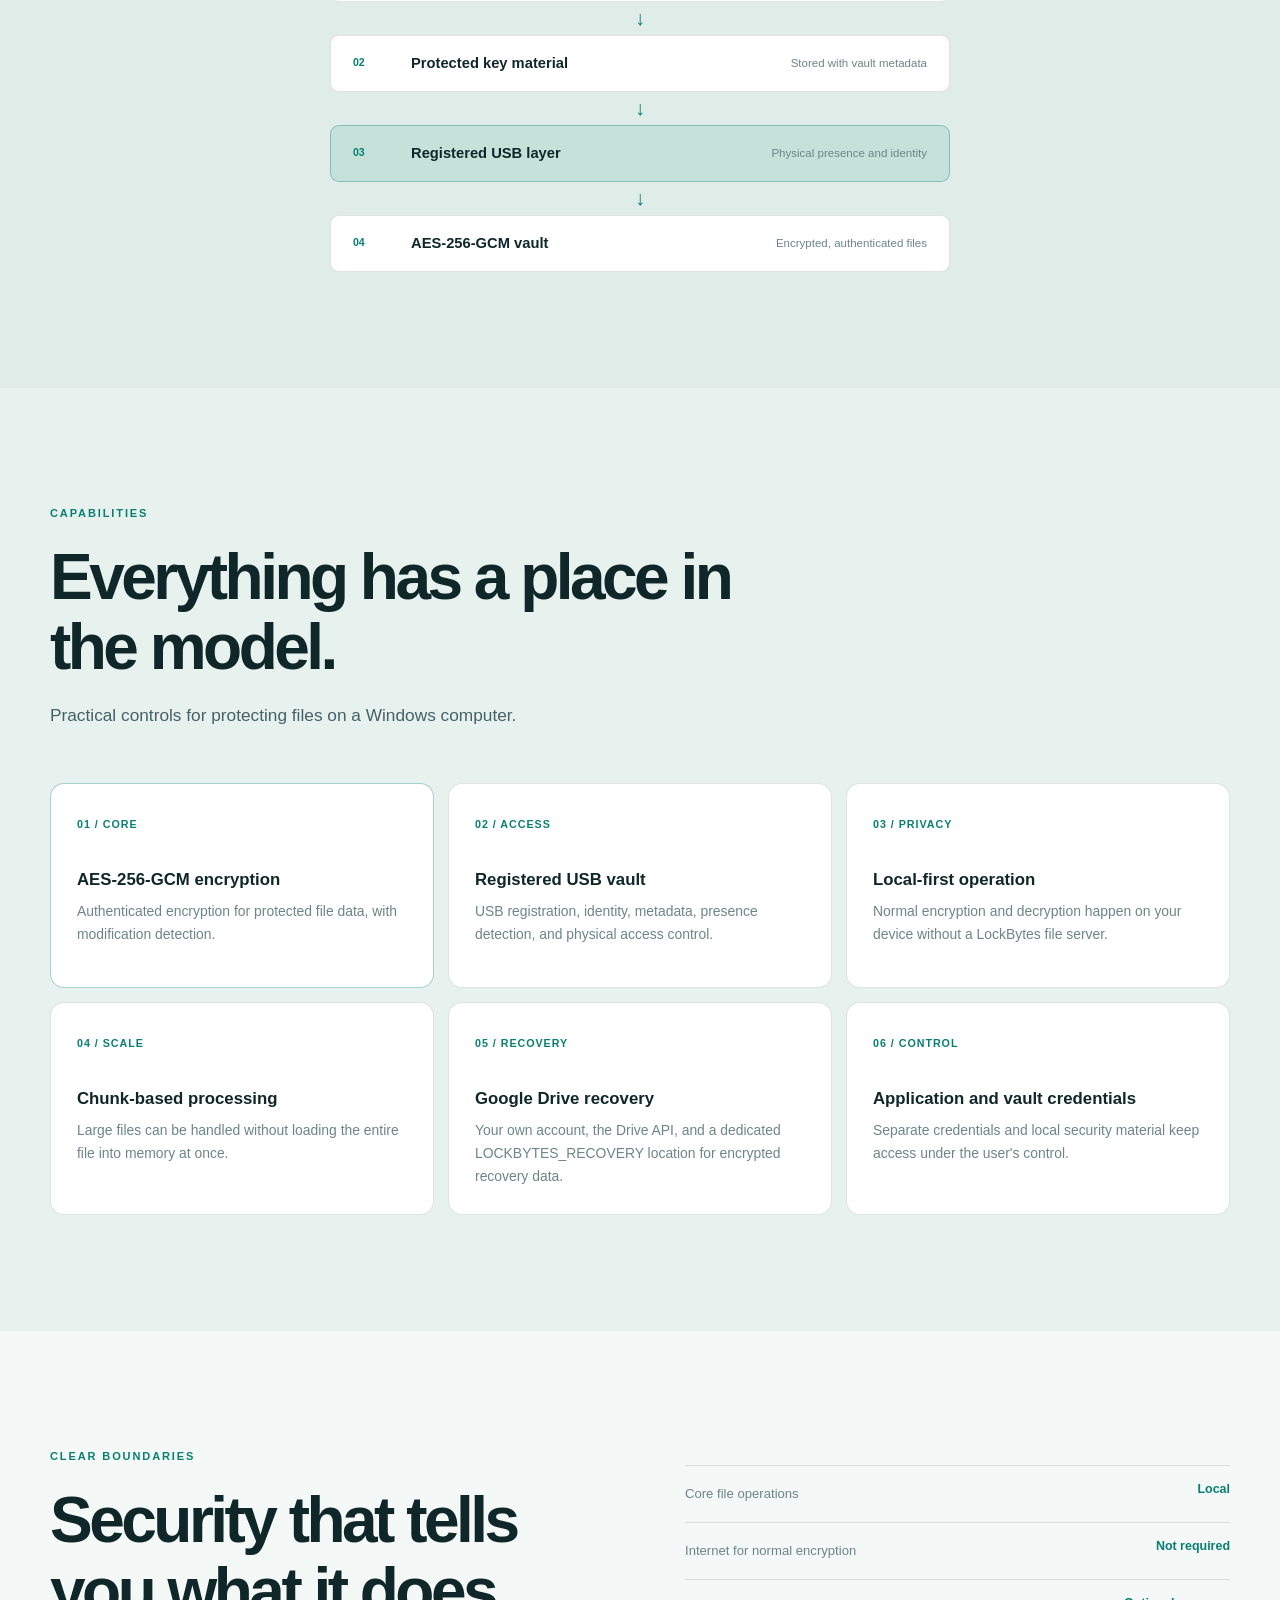
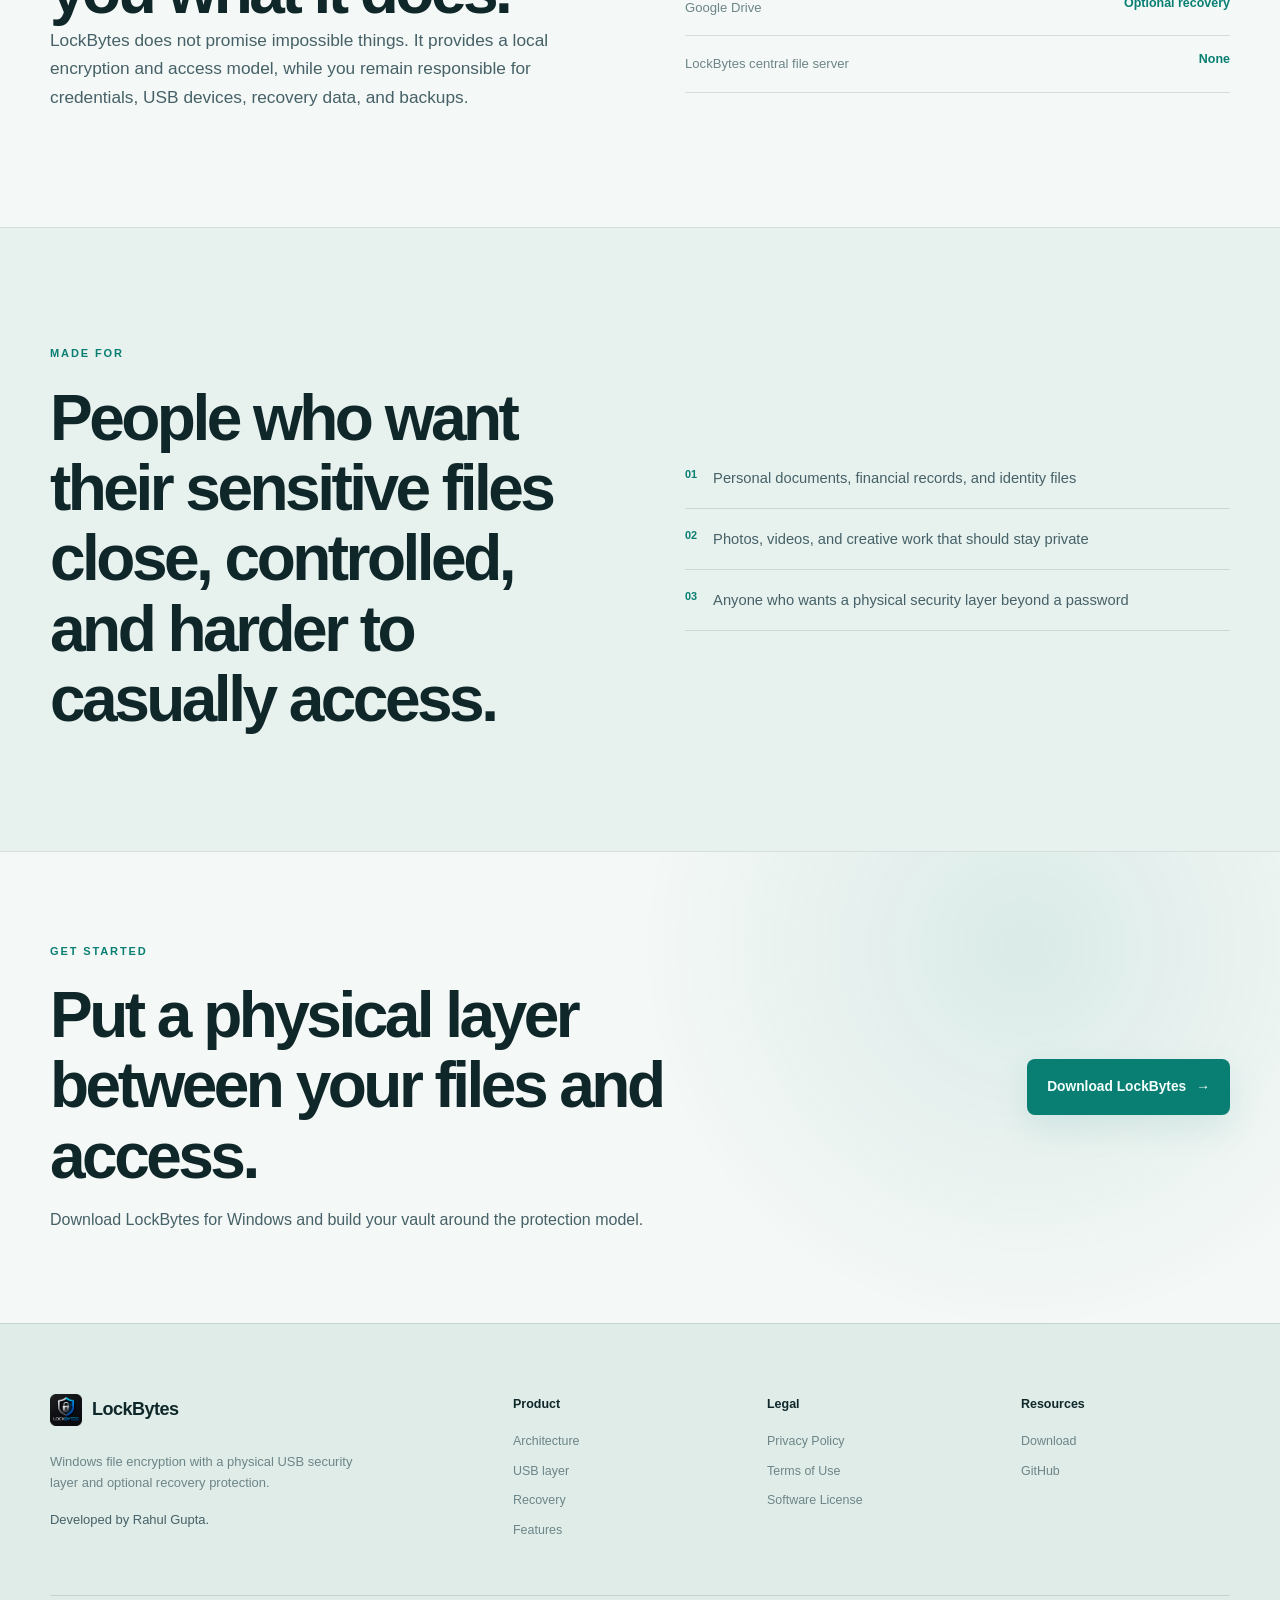
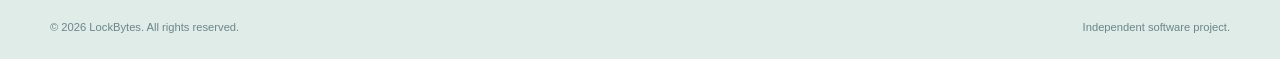
==== commit 777e48fe: "update the ui" ====
--- a/index.html
+++ b/index.html
@@ -1,1001 +1,423 @@
 <!DOCTYPE html>
-
 <html lang="en">
-<head>
-    <meta charset="UTF-8">
-
-    <script>
-        (function () {
-            try {
-                var savedTheme = localStorage.getItem('lockbytes-theme');
-                var preferredTheme = savedTheme === 'dark' || savedTheme === 'light'
-                    ? savedTheme
-                    : (window.matchMedia('(prefers-color-scheme: dark)').matches ? 'dark' : 'light');
-                document.documentElement.setAttribute('data-theme', preferredTheme);
-            } catch (error) {
-                document.documentElement.setAttribute('data-theme', 'dark');
-            }
-        })();
-    </script>
-
-<meta
-    name="viewport"
-    content="width=device-width, initial-scale=1.0"
->
-
-<meta
-    name="description"
-    content="LockBytes is a Windows desktop application for secure USB-based file encryption using AES-256-GCM. Local-first, privacy-focused, and optional Google Drive recovery."
->
-
-<meta
-    name="keywords"
-    content="LockBytes, file encryption, USB encryption, AES-256-GCM, secure files, Windows encryption, privacy, Google Drive recovery"
->
-
-<meta name="author" content="Rahul Gupta">
-
-<meta
-    property="og:title"
-    content="LockBytes — Secure USB-Based File Encryption"
->
-
-<meta
-    property="og:description"
-    content="Protect sensitive files with AES-256-GCM encryption and a registered USB device."
->
-
-<meta
-    property="og:type"
-    content="website"
->
-
-<title>LockBytes — Secure USB-Based File Encryption</title>
-
-<link rel="stylesheet" href="style.css">
-
-
-</head>
-
-<body>
-
-
-<!-- =========================
-     NAVIGATION
-========================== -->
-
-<header class="navbar">
-    <div class="container nav-container">
-
-        <a href="index.html" class="brand">
-            <img
-                src="img/lockbytes_logo_transparent_kb.png"
-                alt="LockBytes logo"
-                class="brand-logo"
-            >
-
-            <span>LockBytes</span>
-        </a>
-
-        <nav class="nav-links">
-            <a href="#features">Features</a>
-            <a href="#how-it-works">How It Works</a>
-            <a href="#recovery">Recovery</a>
-            <a href="#security">Security</a>
-            <a href="privacy-policy.html">Privacy</a>
-            <a href="terms-of-use.html">Terms</a>
-        </nav>
-
-        <button
-            class="theme-toggle"
-            type="button"
-            data-theme-toggle
-            aria-label="Switch to light mode"
-            aria-pressed="false"
-        >
-            <span class="theme-icon" aria-hidden="true">☀️</span>
-            <span class="theme-label">Light mode</span>
-        </button>
-
-        <a
-            href="download.html"
-            class="nav-button"
-        >
-            Download
-        </a>
-
+    <head>
+        <meta charset="UTF-8">
+        <script>
+            (function() {
+                try {
+                    var savedTheme = localStorage.getItem('lockbytes-theme');
+                    var preferredTheme = savedTheme === 'dark' || savedTheme === 'light' ?
+                        savedTheme :
+                        (window.matchMedia('(prefers-color-scheme: dark)').matches ? 'dark' : 'light');
+                    document.documentElement.setAttribute('data-theme', preferredTheme);
+                } catch (error) {
+                    document.documentElement.setAttribute('data-theme', 'dark');
+                }
+            })();
+        </script>
+        <meta name="viewport" content="width=device-width, initial-scale=1.0">
+        <meta name="description"
+              content="LockBytes encrypts sensitive files on Windows and adds a registered USB security layer, with optional Google Drive recovery protection.">
+        <meta name="keywords"
+              content="LockBytes, file encryption, AES-256-GCM, USB security, Windows file vault, Google Drive recovery">
+        <meta name="author" content="Rahul Gupta">
+        <meta property="og:title"
+              content="LockBytes | Encrypted files with a physical security layer">
+        <meta property="og:description"
+              content="Local-first Windows file encryption with a registered USB security layer and optional Google Drive recovery.">
+        <meta property="og:type" content="website">
+        <title>LockBytes | Encrypted files with a physical security layer</title>
+        <link rel="stylesheet" href="style.css">
+    </head>
+    <body>
+        <header class="navbar">
+            <div class="container nav-container">
+                <a href="index.html" class="brand" aria-label="LockBytes home">
+                    <img src="img/lockbytes_logo_transparent_kb.png"
+                         alt=""
+                         width="32"
+                         height="32"
+                         class="brand-logo">
+                    <span>LockBytes</span></a>
+                <nav class="nav-links" aria-label="Main navigation">
+                    <a href="#architecture">Architecture</a><a href="#usb-layer">USB layer</a><a href="#recovery">Recovery</a><a href="#features">Features</a>
+                </nav>
+                <button class="theme-toggle"
+                        type="button"
+                        data-theme-toggle
+                        aria-label="Switch to light mode"
+                        aria-pressed="false">
+                    <span class="theme-icon" aria-hidden="true">☀</span><span class="theme-label">Light mode</span>
+                </button>
+                <a href="download.html" class="nav-button">Download</a>
+            </div>
+        </header>
+        <main>
+            <section class="hero" aria-labelledby="hero-title">
+                <div class="hero-grid container">
+                    <div class="hero-copy">
+                        <p class="eyebrow">
+                            <span class="status-dot" aria-hidden="true"></span>Windows security software
+                        </p>
+                        <h1 id="hero-title">
+                            Your files.
+                            <br>
+                            <em>Encrypted.</em>
+                            <br>
+                            Physically protected.
+                        </h1>
+                        <p class="hero-lede">
+                            LockBytes combines AES-256-GCM file encryption with a registered USB security layer, keeping normal vault operations on your own Windows device.
+                        </p>
+                        <div class="hero-actions">
+                            <a href="download.html" class="button button-primary">Download for Windows <span aria-hidden="true">→</span></a><a href="#architecture" class="button button-secondary">See the protection model</a>
+                        </div>
+                        <p class="hero-footnote">
+                            <span aria-hidden="true">●</span> Windows 10 / 11 <span aria-hidden="true">·</span> Local-first by design
+                        </p>
+                    </div>
+                    <div class="hero-visual"
+                         aria-label="LockBytes protection model: file, encryption, USB vault, and recovery"
+                         role="img">
+                        <div class="visual-grid"></div>
+                        <div class="orbit orbit-one"></div>
+                        <div class="orbit orbit-two"></div>
+                        <div class="core-lock">
+                            <span class="lock-shackle"></span><span class="lock-body"></span>
+                        </div>
+                        <div class="visual-node node-file">
+                            <span class="node-glyph">▤</span><strong>YOUR FILES</strong><small>documents · photos · videos</small>
+                        </div>
+                        <div class="visual-node node-usb">
+                            <span class="node-glyph">▣</span><strong>USB VAULT</strong><small>registered device</small>
+                        </div>
+                        <div class="visual-node node-recovery">
+                            <span class="node-glyph">↗</span><strong>RECOVERY</strong><small>your Google Drive</small>
+                        </div>
+                        <span class="visual-caption">LOCKBYTES VAULT
+                            <br>
+                            <b>AES-256-GCM</b></span>
+                    </div>
+                </div>
+            </section>
+            <section class="signal-strip" aria-label="LockBytes at a glance">
+                <div class="container signal-grid">
+                    <div>
+                        <strong>AES-256-GCM</strong><span>Authenticated encryption</span>
+                    </div>
+                    <div>
+                        <strong>USB-BOUND</strong><span>Physical access layer</span>
+                    </div>
+                    <div>
+                        <strong>LOCAL-FIRST</strong><span>No LockBytes file server</span>
+                    </div>
+                    <div>
+                        <strong>RECOVERY READY</strong><span>Optional Google Drive layer</span>
+                    </div>
+                </div>
+            </section>
+            <section class="section problem-section">
+                <div class="container split-intro">
+                    <div>
+                        <p class="section-label">THE SECURITY PROBLEM</p>
+                        <h2>
+                            A password is a gate.
+                            <br>
+                            <em>LockBytes adds a key.</em>
+                        </h2>
+                    </div>
+                    <div>
+                        <p class="lead">
+                            A protected file should not become readable simply because someone reaches your computer. LockBytes separates the protection model into layers: encrypted data, vault credentials, and the presence of a registered USB device.
+                        </p>
+                        <p class="muted">
+                            It is a Windows desktop vault, not cloud storage. Your files stay local during normal encryption and decryption.
+                        </p>
+                    </div>
+                </div>
+            </section>
+            <section id="architecture" class="section architecture-section">
+                <div class="container">
+                    <div class="section-heading centered">
+                        <p class="section-label">HOW LOCKBYTES WORKS</p>
+                        <h2>From an ordinary file to a layered vault.</h2>
+                        <p>
+                            Each step has a job. Encryption protects the data; the physical layer helps control when the vault can be opened.
+                        </p>
+                    </div>
+                    <div class="flow-diagram"
+                         aria-label="File to encrypted vault to USB security layer flow">
+                        <div class="flow-step">
+                            <span class="flow-index">01</span><span class="flow-icon">▤</span><strong>Your file</strong><small>Selected locally</small>
+                        </div>
+                        <span class="flow-arrow" aria-hidden="true">→</span>
+                        <div class="flow-step active">
+                            <span class="flow-index">02</span><span class="flow-icon">✦</span><strong>Encryption</strong><small>AES-256-GCM</small>
+                        </div>
+                        <span class="flow-arrow" aria-hidden="true">→</span>
+                        <div class="flow-step">
+                            <span class="flow-index">03</span><span class="flow-icon">▰</span><strong>Encrypted vault</strong><small>Authenticated data</small>
+                        </div>
+                        <span class="flow-arrow" aria-hidden="true">→</span>
+                        <div class="flow-step accent">
+                            <span class="flow-index">04</span><span class="flow-icon">▣</span><strong>USB security layer</strong><small>Registered presence</small>
+                        </div>
+                    </div>
+                </div>
+            </section>
+            <section id="usb-layer" class="section usb-section">
+                <div class="container usb-grid">
+                    <div class="usb-visual"
+                         aria-label="Illustration of a physical USB vault security layer"
+                         role="img">
+                        <div class="usb-port"></div>
+                        <div class="usb-stick">
+                            <span class="usb-led"></span><span class="usb-mark">LB</span>
+                        </div>
+                        <div class="usb-ring"></div>
+                        <span class="usb-label">PHYSICAL
+                            <br>
+                        SECURITY LAYER</span>
+                    </div>
+                    <div class="usb-copy">
+                        <p class="section-label">THE DIFFERENCE</p>
+                        <h2>Your encryption key is not only an idea.</h2>
+                        <p class="lead">
+                            LockBytes uses a registered USB device as part of the vault protection process. The USB is a security layer with an identity and vault metadata, not just a place to put files.
+                        </p>
+                        <div class="detail-list">
+                            <div>
+                                <span>01</span>
+                                <p>
+                                    <strong>Register</strong> Pair a USB device with your LockBytes vault.
+                                </p>
+                            </div>
+                            <div>
+                                <span>02</span>
+                                <p>
+                                    <strong>Detect</strong> The application checks for the registered device when access is needed.
+                                </p>
+                            </div>
+                            <div>
+                                <span>03</span>
+                                <p>
+                                    <strong>Unlock</strong> Physical possession works alongside the required credentials.
+                                </p>
+                            </div>
+                        </div>
+                    </div>
+                </div>
+            </section>
+            <section class="section encryption-section">
+                <div class="container encryption-grid">
+                    <div>
+                        <p class="section-label">THE ENCRYPTION ENGINE</p>
+                        <h2>Strong encryption, explained plainly.</h2>
+                        <p class="lead">
+                            LockBytes uses AES-256-GCM authenticated encryption to protect encrypted file data and help detect unauthorized modification.
+                        </p>
+                        <p class="muted">
+                            Large files are processed in chunks, so the application does not need to load an entire file into memory at once. Passwords, keys, and vault metadata remain part of the local protection model.
+                        </p>
+                    </div>
+                    <div class="algorithm-panel">
+                        <div class="algorithm-header">
+                            <span>LOCKBYTES / ENCRYPTION</span><b>PROTECTED</b>
+                        </div>
+                        <div class="algorithm-row">
+                            <span>INPUT</span><strong>YOUR FILE</strong>
+                        </div>
+                        <div class="algorithm-line"></div>
+                        <div class="algorithm-row">
+                            <span>CIPHER</span><strong>AES-256-GCM</strong>
+                        </div>
+                        <div class="algorithm-row">
+                            <span>OUTPUT</span><strong>ENCRYPTED VAULT DATA</strong>
+                        </div>
+                        <div class="algorithm-badge">
+                            AUTHENTICATED DATA <span>✓</span>
+                        </div>
+                    </div>
+                </div>
+            </section>
+            <section id="recovery" class="section recovery-section">
+                <div class="container recovery-layout">
+                    <div class="recovery-copy">
+                        <p class="section-label">RECOVERY PROTECTION</p>
+                        <h2>
+                            Physical protection guards access.
+                            <br>
+                            <em>Recovery protection guards against loss.</em>
+                        </h2>
+                        <p class="lead">
+                            If your registered USB is lost, damaged, or unavailable, LockBytes can use your own Google Drive account as a recovery mechanism.
+                        </p>
+                        <p class="muted">
+                            Google Drive is not needed for normal encryption or decryption. It is a separate, user-controlled recovery layer.
+                        </p>
+                        <a href="privacy_policy/index.html" class="text-link">Read how Google data is handled <span aria-hidden="true">→</span></a>
+                    </div>
+                    <div class="recovery-visual">
+                        <div class="recovery-endpoint usb-endpoint">
+                            <span>▣</span><strong>USB VAULT</strong><small>Physical layer</small>
+                        </div>
+                        <div class="recovery-connector">
+                            <i></i><span>+</span><i></i>
+                        </div>
+                        <div class="recovery-endpoint drive-endpoint">
+                            <span>G</span><strong>GOOGLE DRIVE</strong><small>LOCKBYTES_RECOVERY</small>
+                        </div>
+                        <div class="recovery-result">
+                            <span>◆</span><strong>MULTI-LAYER PROTECTION</strong><small>Encrypted recovery data</small>
+                        </div>
+                    </div>
+                </div>
+            </section>
+            <section class="section architecture-dark">
+                <div class="container">
+                    <div class="section-heading centered">
+                        <p class="section-label">SECURITY ARCHITECTURE</p>
+                        <h2>A vault built from distinct layers.</h2>
+                        <p>The complete model, from credentials to protected files.</p>
+                    </div>
+                    <div class="architecture-stack"
+                         role="list"
+                         aria-label="LockBytes security architecture">
+                        <div role="listitem">
+                            <span>01</span><strong>Vault password</strong><small>Your secret input</small>
+                        </div>
+                        <b aria-hidden="true">↓</b>
+                        <div role="listitem">
+                            <span>02</span><strong>Protected key material</strong><small>Stored with vault metadata</small>
+                        </div>
+                        <b aria-hidden="true">↓</b>
+                        <div role="listitem" class="stack-highlight">
+                            <span>03</span><strong>Registered USB layer</strong><small>Physical presence and identity</small>
+                        </div>
+                        <b aria-hidden="true">↓</b>
+                        <div role="listitem">
+                            <span>04</span><strong>AES-256-GCM vault</strong><small>Encrypted, authenticated files</small>
+                        </div>
+                    </div>
+                </div>
+            </section>
+            <section id="features" class="section features-section">
+                <div class="container">
+                    <div class="section-heading">
+                        <p class="section-label">CAPABILITIES</p>
+                        <h2>Everything has a place in the model.</h2>
+                        <p>Practical controls for protecting files on a Windows computer.</p>
+                    </div>
+                    <div class="feature-grid">
+                    <article class="feature-card featured"><span class="card-index">01 / CORE</span>
+                    <h3>AES-256-GCM encryption</h3>
+                    <p>Authenticated encryption for protected file data, with modification detection.</p>
+                </article><article class="feature-card"><span class="card-index">02 / ACCESS</span>
+                <h3>Registered USB vault</h3>
+                <p>USB registration, identity, metadata, presence detection, and physical access control.</p>
+            </article><article class="feature-card"><span class="card-index">03 / PRIVACY</span>
+            <h3>Local-first operation</h3>
+            <p>Normal encryption and decryption happen on your device without a LockBytes file server.</p>
+        </article><article class="feature-card"><span class="card-index">04 / SCALE</span>
+        <h3>Chunk-based processing</h3>
+        <p>Large files can be handled without loading the entire file into memory at once.</p>
+    </article><article class="feature-card"><span class="card-index">05 / RECOVERY</span>
+    <h3>Google Drive recovery</h3>
+    <p>Your own account, the Drive API, and a dedicated LOCKBYTES_RECOVERY location for encrypted recovery data.</p>
+</article><article class="feature-card"><span class="card-index">06 / CONTROL</span>
+<h3>Application and vault credentials</h3>
+<p>Separate credentials and local security material keep access under the user's control.</p>
+</article>
+</div>
+</div>
+</section>
+<section class="section trust-section">
+    <div class="container trust-layout">
+        <div>
+            <p class="section-label">CLEAR BOUNDARIES</p>
+            <h2>Security that tells you what it does.</h2>
+            <p class="lead">
+                LockBytes does not promise impossible things. It provides a local encryption and access model, while you remain responsible for credentials, USB devices, recovery data, and backups.
+            </p>
+        </div>
+        <div class="trust-table">
+            <div>
+                <span>Core file operations</span><strong>Local</strong>
+            </div>
+            <div>
+                <span>Internet for normal encryption</span><strong>Not required</strong>
+            </div>
+            <div>
+                <span>Google Drive</span><strong>Optional recovery</strong>
+            </div>
+            <div>
+                <span>LockBytes central file server</span><strong>None</strong>
+            </div>
+        </div>
     </div>
-</header>
-
-
-<main>
-
-    <!-- =========================
-         HERO
-    ========================== -->
-
-    <section class="hero">
-
-        <div class="hero-glow"></div>
-
-        <div class="container hero-grid">
-
-            <div class="hero-content">
-
-                <div class="eyebrow">
-                    <span class="status-dot"></span>
-                    Windows • Local-first • Privacy-focused
-                </div>
-
-                <h1>
-                    Your files.
-                    <span>Your protection.</span>
-                </h1>
-
-                <p class="hero-description">
-                    LockBytes is a Windows desktop application designed
-                    to protect sensitive files using strong encryption
-                    and a registered USB storage device.
-                </p>
-
-                <p class="hero-description secondary">
-                    Your files remain under your control. LockBytes
-                    operates locally by default, while optional Google
-                    Drive recovery can help protect your encrypted vault
-                    against data loss.
-                </p>
-
-                <div class="hero-actions">
-
-                    <a
-                        href="download.html"
-                        class="button button-primary"
-                    >
-                        Download LockBytes
-                        <span>→</span>
-                    </a>
-
-                    <a
-                        href="#how-it-works"
-                        class="button button-secondary"
-                    >
-                        Learn how it works
-                    </a>
-
-                </div>
-
-                <div class="hero-note">
-                    <span>◆</span>
-                    Designed for Windows 10 and Windows 11
-                </div>
-
-            </div>
-
-
-            <!-- Security card -->
-
-            <div class="hero-card">
-
-                <div class="terminal-top">
-                    <div class="terminal-dots">
-                        <span></span>
-                        <span></span>
-                        <span></span>
-                    </div>
-
-                    <span class="terminal-title">
-                        LOCKBYTES
-                    </span>
-                </div>
-
-                <div class="vault-visual">
-
-                    <div class="vault-ring">
-                        <div class="vault-lock">
-                            <div class="lock-shackle"></div>
-                            <div class="lock-body"></div>
-                        </div>
-                    </div>
-
-                    <div class="vault-label">
-                        <strong>VAULT PROTECTED</strong>
-                        <span>AES-256-GCM</span>
-                    </div>
-
-                </div>
-
-                <div class="security-lines">
-
-                    <div class="security-line">
-                        <span>USB DEVICE</span>
-                        <strong>REGISTERED</strong>
-                    </div>
-
-                    <div class="security-line">
-                        <span>ENCRYPTION</span>
-                        <strong>AES-256-GCM</strong>
-                    </div>
-
-                    <div class="security-line">
-                        <span>OPERATION</span>
-                        <strong>LOCAL</strong>
-                    </div>
-
-                    <div class="security-line">
-                        <span>RECOVERY</span>
-                        <strong>OPTIONAL</strong>
-                    </div>
-
-                </div>
-
-            </div>
-
-        </div>
-
-    </section>
-
-
-    <!-- =========================
-         TRUST STRIP
-    ========================== -->
-
-    <section class="trust-strip">
-
-        <div class="container trust-grid">
-
-            <div>
-                <strong>AES-256-GCM</strong>
-                <span>Authenticated encryption</span>
-            </div>
-
-            <div>
-                <strong>USB-BOUND</strong>
-                <span>Registered device protection</span>
-            </div>
-
-            <div>
-                <strong>LOCAL-FIRST</strong>
-                <span>Works without the internet</span>
-            </div>
-
-            <div>
-                <strong>OPTIONAL RECOVERY</strong>
-                <span>Your own Google Drive</span>
-            </div>
-
-        </div>
-
-    </section>
-
-
-    <!-- =========================
-         INTRODUCTION
-    ========================== -->
-
-    <section class="section intro-section">
-
-        <div class="container narrow">
-
-            <div class="section-label">
-                ABOUT LOCKBYTES
-            </div>
-
-            <h2>
-                Security without giving up control.
-            </h2>
-
-            <p class="large-text">
-                LockBytes is built around a simple idea:
-                sensitive files should remain under the user's control.
+</section>
+<section class="section audience-section">
+    <div class="container audience-grid">
+        <div>
+            <p class="section-label">MADE FOR</p>
+            <h2>People who want their sensitive files close, controlled, and harder to casually access.</h2>
+        </div>
+        <div class="audience-list">
+            <p>
+                <span>01</span> Personal documents, financial records, and identity files
             </p>
-
             <p>
-                LockBytes is a Windows desktop application that allows
-                users to create a protected vault, encrypt files, and
-                unlock protected data using a registered USB storage
-                device and secure passwords.
+                <span>02</span> Photos, videos, and creative work that should stay private
             </p>
-
             <p>
-                The application is designed to operate locally.
-                An internet connection is not required for normal
-                encryption and decryption operations.
+                <span>03</span> Anyone who wants a physical security layer beyond a password
             </p>
-
-            <p>
-                An optional Google Drive recovery feature is available
-                for users who want an additional copy of their encrypted
-                recovery data. This feature is user-controlled and uses
-                the user's own Google account.
-            </p>
-
-        </div>
-
-    </section>
-
-
-    <!-- =========================
-         FEATURES
-    ========================== -->
-
-    <section id="features" class="section section-dark">
-
-        <div class="container">
-
-            <div class="section-heading">
-
-                <div class="section-label">
-                    FEATURES
-                </div>
-
-                <h2>
-                    Built around practical security.
-                </h2>
-
-                <p>
-                    LockBytes combines strong encryption with
-                    device-bound access and a local-first design.
-                </p>
-
-            </div>
-
-
-            <div class="feature-grid">
-
-                <article class="feature-card">
-
-                    <div class="feature-icon">01</div>
-
-                    <h3>
-                        AES-256-GCM Encryption
-                    </h3>
-
-                    <p>
-                        LockBytes uses AES-256-GCM authenticated
-                        encryption to protect encrypted file data
-                        and help detect unauthorized modification.
-                    </p>
-
-                </article>
-
-
-                <article class="feature-card">
-
-                    <div class="feature-icon">02</div>
-
-                    <h3>
-                        USB-Bound Protection
-                    </h3>
-
-                    <p>
-                        A registered USB storage device is used as
-                        part of the vault protection process, adding
-                        a physical component to access control.
-                    </p>
-
-                </article>
-
-
-                <article class="feature-card">
-
-                    <div class="feature-icon">03</div>
-
-                    <h3>
-                        Password-Protected Vault
-                    </h3>
-
-                    <p>
-                        The vault is protected using dedicated
-                        credentials and modern key derivation
-                        techniques designed to protect encryption keys.
-                    </p>
-
-                </article>
-
-
-                <article class="feature-card">
-
-                    <div class="feature-icon">04</div>
-
-                    <h3>
-                        Large File Support
-                    </h3>
-
-                    <p>
-                        LockBytes uses chunk-based processing so that
-                        large files can be encrypted without requiring
-                        the entire file to be loaded into memory at once.
-                    </p>
-
-                </article>
-
-
-                <article class="feature-card">
-
-                    <div class="feature-icon">05</div>
-
-                    <h3>
-                        Local-First Operation
-                    </h3>
-
-                    <p>
-                        Normal file encryption and decryption are
-                        performed locally. Your files do not need to be
-                        uploaded to a LockBytes server.
-                    </p>
-
-                </article>
-
-
-                <article class="feature-card">
-
-                    <div class="feature-icon">06</div>
-
-                    <h3>
-                        Optional Recovery
-                    </h3>
-
-                    <p>
-                        Users can optionally connect their own Google
-                        Drive account to store encrypted recovery and
-                        synchronization data.
-                    </p>
-
-                </article>
-
-            </div>
-
-        </div>
-
-    </section>
-
-
-    <!-- =========================
-         HOW IT WORKS
-    ========================== -->
-
-    <section id="how-it-works" class="section">
-
-        <div class="container">
-
-            <div class="section-heading centered">
-
-                <div class="section-label">
-                    HOW IT WORKS
-                </div>
-
-                <h2>
-                    Protection built in simple steps.
-                </h2>
-
-                <p>
-                    LockBytes keeps the normal workflow local while
-                    combining software credentials with a registered
-                    USB device.
-                </p>
-
-            </div>
-
-
-            <div class="steps">
-
-                <div class="step">
-
-                    <div class="step-number">
-                        01
-                    </div>
-
-                    <div>
-                        <h3>Register your USB</h3>
-
-                        <p>
-                            Register a USB storage device with your
-                            LockBytes vault.
-                        </p>
-                    </div>
-
-                </div>
-
-
-                <div class="step">
-
-                    <div class="step-number">
-                        02
-                    </div>
-
-                    <div>
-                        <h3>Protect your vault</h3>
-
-                        <p>
-                            Create your vault credentials and establish
-                            the cryptographic protection used by the
-                            application.
-                        </p>
-                    </div>
-
-                </div>
-
-
-                <div class="step">
-
-                    <div class="step-number">
-                        03
-                    </div>
-
-                    <div>
-                        <h3>Encrypt your files</h3>
-
-                        <p>
-                            Select files and protect them using
-                            authenticated encryption.
-                        </p>
-                    </div>
-
-                </div>
-
-
-                <div class="step">
-
-                    <div class="step-number">
-                        04
-                    </div>
-
-                    <div>
-                        <h3>Unlock when needed</h3>
-
-                        <p>
-                            Connect the registered USB device and
-                            provide the required credentials to access
-                            protected data.
-                        </p>
-                    </div>
-
-                </div>
-
-            </div>
-
-        </div>
-
-    </section>
-
-
-    <!-- =========================
-         RECOVERY
-    ========================== -->
-
-    <section id="recovery" class="section recovery-section">
-
-        <div class="container recovery-grid">
-
-            <div>
-
-                <div class="section-label">
-                    OPTIONAL RECOVERY
-                </div>
-
-                <h2>
-                    Your Google Drive.
-                    Your account.
-                    Your choice.
-                </h2>
-
-                <p>
-                    LockBytes can optionally use Google Drive to help
-                    protect against the loss of important recovery data.
-                </p>
-
-                <p>
-                    This feature is completely optional. LockBytes does
-                    not require Google Drive for normal encryption and
-                    decryption.
-                </p>
-
-                <ul class="check-list">
-
-                    <li>
-                        <span>✓</span>
-                        Uses the user's own Google account
-                    </li>
-
-                    <li>
-                        <span>✓</span>
-                        Uses the Google Drive API
-                    </li>
-
-                    <li>
-                        <span>✓</span>
-                        Designed to work with LockBytes recovery data
-                    </li>
-
-                    <li>
-                        <span>✓</span>
-                        Does not require access to unrelated Drive files
-                    </li>
-
-                    <li>
-                        <span>✓</span>
-                        Can be skipped completely
-                    </li>
-
-                </ul>
-
-                <a
-                    href="privacy-policy.html"
-                    class="text-link"
-                >
-                    Read how Google data is handled →
-                </a>
-
-            </div>
-
-
-            <div class="recovery-card">
-
-                <div class="recovery-card-header">
-                    <span class="drive-symbol">G</span>
-
-                    <div>
-                        <strong>Google Drive Recovery</strong>
-                        <span>Optional feature</span>
-                    </div>
-                </div>
-
-                <div class="recovery-folder">
-
-                    <div class="folder-icon">
-                        ▰
-                    </div>
-
-                    <div>
-                        <strong>
-                            LOCKBYTES_RECOVERY
-                        </strong>
-
-                        <span>
-                            Encrypted recovery data
-                        </span>
-                    </div>
-
-                </div>
-
-                <div class="recovery-info">
-
-                    <div>
-                        <span>Access</span>
-                        <strong>App-created files</strong>
-                    </div>
-
-                    <div>
-                        <span>Account</span>
-                        <strong>Your Google Account</strong>
-                    </div>
-
-                    <div>
-                        <span>Required?</span>
-                        <strong>No</strong>
-                    </div>
-
-                </div>
-
-            </div>
-
-        </div>
-
-    </section>
-
-
-    <!-- =========================
-         SECURITY
-    ========================== -->
-
-    <section id="security" class="section section-dark">
-
-        <div class="container security-grid">
-
-            <div>
-
-                <div class="section-label">
-                    SECURITY MODEL
-                </div>
-
-                <h2>
-                    Designed to keep sensitive data local.
-                </h2>
-
-                <p>
-                    LockBytes is not designed as a cloud storage service.
-                    The application performs its core encryption and
-                    decryption operations on the user's computer.
-                </p>
-
-                <p>
-                    The optional recovery system exists to help users
-                    maintain encrypted recovery information, rather than
-                    to replace local file protection.
-                </p>
-
-            </div>
-
-
-            <div class="security-panel">
-
-                <div class="security-panel-row">
-                    <span>File encryption</span>
-                    <strong>Local</strong>
-                </div>
-
-                <div class="security-panel-row">
-                    <span>Normal operation</span>
-                    <strong>Offline</strong>
-                </div>
-
-                <div class="security-panel-row">
-                    <span>Encryption</span>
-                    <strong>AES-256-GCM</strong>
-                </div>
-
-                <div class="security-panel-row">
-                    <span>Cloud recovery</span>
-                    <strong>Optional</strong>
-                </div>
-
-                <div class="security-panel-row">
-                    <span>Cloud provider</span>
-                    <strong>User's Google Drive</strong>
-                </div>
-
-                <div class="security-panel-row">
-                    <span>LockBytes file server</span>
-                    <strong>None</strong>
-                </div>
-
-            </div>
-
-        </div>
-
-    </section>
-
-
-    <!-- =========================
-         PRIVACY
-    ========================== -->
-
-    <section class="section privacy-section">
-
-        <div class="container privacy-box">
-
-            <div class="privacy-icon">
-                ✓
-            </div>
-
-            <div>
-
-                <div class="section-label">
-                    PRIVACY FIRST
-                </div>
-
-                <h2>
-                    No unnecessary cloud dependency.
-                </h2>
-
-                <p>
-                    LockBytes is designed as a local-first desktop
-                    application. Your files are not uploaded to a
-                    LockBytes server for normal operation.
-                </p>
-
-                <p>
-                    When you choose to use Google Drive recovery,
-                    Google handles the associated account and Drive
-                    services under Google's own policies.
-                </p>
-
-                <div class="privacy-links">
-
-                    <a href="privacy-policy.html">
-                        Privacy Policy
-                    </a>
-
-                    <a href="terms-of-use.html">
-                        Terms of Use
-                    </a>
-
-                </div>
-
-            </div>
-
-        </div>
-
-    </section>
-
-
-    <!-- =========================
-         SYSTEM REQUIREMENTS
-    ========================== -->
-
-    <section class="section requirements-section">
-
-        <div class="container">
-
-            <div class="section-heading centered">
-
-                <div class="section-label">
-                    SYSTEM REQUIREMENTS
-                </div>
-
-                <h2>
-                    Ready for Windows.
-                </h2>
-
-            </div>
-
-
-            <div class="requirements-grid">
-
-                <div class="requirement">
-                    <strong>Windows</strong>
-                    <span>Windows 10 / Windows 11</span>
-                </div>
-
-                <div class="requirement">
-                    <strong>Storage</strong>
-                    <span>USB storage device</span>
-                </div>
-
-                <div class="requirement">
-                    <strong>Internet</strong>
-                    <span>Only for optional recovery/sync and update checks</span>
-                </div>
-
-                <div class="requirement">
-                    <strong>Account</strong>
-                    <span>Google account only if recovery is enabled</span>
-                </div>
-
-            </div>
-
-        </div>
-
-    </section>
-
-
-    <!-- =========================
-         DOWNLOAD CTA
-    ========================== -->
-
-    <section class="download-section">
-
-        <div class="container download-box">
-
-            <div>
-
-                <div class="section-label">
-                    GET LOCKBYTES
-                </div>
-
-                <h2>
-                    Take control of your files.
-                </h2>
-
-                <p>
-                    Download LockBytes from the official GitHub
-                    repository and protect your sensitive files locally.
-                </p>
-
-            </div>
-
-            <a
-                href="download.html"
-                class="button button-primary large-button"
-            >
-                Download LockBytes
-                <span>→</span>
-            </a>
-
-        </div>
-
-    </section>
-
+        </div>
+    </div>
+</section>
+<section class="download-section">
+    <div class="container download-box">
+        <div>
+            <p class="section-label">GET STARTED</p>
+            <h2>Put a physical layer between your files and access.</h2>
+            <p>Download LockBytes for Windows and build your vault around the protection model.</p>
+        </div>
+        <a href="download.html" class="button button-primary large-button">Download LockBytes <span aria-hidden="true">→</span></a>
+    </div>
+</section>
 </main>
-
-
-<!-- =========================
-     FOOTER
-========================== -->
-
 <footer class="footer">
-
     <div class="container footer-grid">
-
         <div class="footer-brand">
-
             <a href="index.html" class="brand">
-
-                <img
-                    src="img/lockbytes_logo_transparent_kb.png"
-                    alt="LockBytes logo"
-                    class="brand-logo"
-                >
-
-                <span>LockBytes</span>
-
-            </a>
-
-            <p>
-                Secure USB-based file encryption for Windows.
-                Local-first and privacy-focused.
-            </p>
-
-            <p class="developer">
-                Developed by Rahul Gupta.
-            </p>
-
-        </div>
-
-
+                <img src="img/lockbytes_logo_transparent_kb.png"
+                     alt=""
+                     width="32"
+                     height="32"
+                     class="brand-logo">
+                <span>LockBytes</span></a>
+            <p>Windows file encryption with a physical USB security layer and optional recovery protection.</p>
+            <p class="developer">Developed by Rahul Gupta.</p>
+        </div>
         <div class="footer-column">
-
             <h4>Product</h4>
-
-            <a href="#features">Features</a>
-            <a href="#how-it-works">How It Works</a>
-            <a href="#recovery">Recovery</a>
-            <a href="#security">Security</a>
-
-        </div>
-
-
+            <a href="#architecture">Architecture</a><a href="#usb-layer">USB layer</a><a href="#recovery">Recovery</a><a href="#features">Features</a>
+        </div>
         <div class="footer-column">
-
             <h4>Legal</h4>
-
-            <a href="privacy-policy.html">
-                Privacy Policy
-            </a>
-
-            <a href="terms-of-use.html">
-                Terms of Use
-            </a>
-
-        </div>
-
-
+            <a href="privacy_policy/index.html">Privacy Policy</a><a href="terms_of_use/index.html">Terms of Use</a><a href="software_license/index.html">Software License</a>
+        </div>
         <div class="footer-column">
-
             <h4>Resources</h4>
-
-            <a
-                href="https://github.com/codagewithrahul/LockBytes"
-                target="_blank"
-                rel="noopener noreferrer"
-            >
-                GitHub
-            </a>
-
-            <a href="download.html">
-                Download Page
-            </a>
-
-        </div>
-
+            <a href="download.html">Download</a><a href="https://github.com/CodageWithRahul/LockBytes"
+   target="_blank"
+   rel="noopener noreferrer">GitHub</a>
+        </div>
     </div>
-
-
     <div class="container footer-bottom">
-
-        <span>
-            © 2026 LockBytes. All rights reserved.
-        </span>
-
-        <span>
-            LockBytes is an independent software project.
-        </span>
-
+        <span>© 2026 LockBytes. All rights reserved.</span><span>Independent software project.</span>
     </div>
-
 </footer>
-
 <script src="theme.js"></script>
-
 </body>
 </html>
--- a/style.css
+++ b/style.css
@@ -1,2693 +1,109 @@
-/* =========================================================
-LOCKBYTES HOMEPAGE
-Main stylesheet
-========================================================= */
+:root {
+  --bg: #071016; --bg-soft: #0b1820; --bg-card: #10212a; --bg-elevated: #142a34; --bg-strong: #050b10;
+  --text: #edf7f6; --text-soft: #afc5c7; --text-muted: #708c91; --accent: #67e1ce; --accent-strong: #39c9b5; --accent-soft: rgba(103,225,206,.12); --accent-contrast: #051111;
+  --warm: #f4b86a; --border: rgba(201,238,234,.14); --border-strong: rgba(103,225,206,.38); --nav-bg: rgba(7,16,22,.86); --panel-bg: rgba(255,255,255,.035); --shadow: 0 24px 70px rgba(0,0,0,.28);
+  --max-width: 1180px; --radius: 14px;
+}
+[data-theme="light"] {
+  --bg: #f4f8f6; --bg-soft: #e7f1ee; --bg-card: #fff; --bg-elevated: #edf6f3; --bg-strong: #dfece8;
+  --text: #10272a; --text-soft: #466167; --text-muted: #6d8588; --accent: #087f72; --accent-strong: #05665c; --accent-soft: rgba(8,127,114,.11); --accent-contrast: #f5fffd;
+  --warm: #a7621c; --border: rgba(16,39,42,.13); --border-strong: rgba(8,127,114,.35); --nav-bg: rgba(244,248,246,.88); --panel-bg: rgba(16,39,42,.035); --shadow: 0 22px 55px rgba(27,65,62,.12);
+}
+* { box-sizing: border-box; margin: 0; }
+html { scroll-behavior: smooth; }
+body { background: var(--bg); color: var(--text); font-family: "Trebuchet MS", "Segoe UI", sans-serif; line-height: 1.65; overflow-x: hidden; transition: background .25s ease, color .25s ease; }
+a { color: inherit; text-decoration: none; }
+button, a { -webkit-tap-highlight-color: transparent; }
+button:focus-visible, a:focus-visible { outline: 2px solid var(--accent); outline-offset: 4px; }
+.container { width: min(calc(100% - 48px), var(--max-width)); margin-inline: auto; }
+.section { padding: 116px 0; }
+.section-label { color: var(--accent); font-size: .69rem; font-weight: 800; letter-spacing: .17em; text-transform: uppercase; margin-bottom: 20px; }
+.section-heading { max-width: 700px; margin-bottom: 54px; }
+.section-heading.centered { margin-inline: auto; text-align: center; }
+h1, h2, h3, strong { line-height: 1.1; }
+h1, h2 { letter-spacing: -.055em; }
+h2 { font-size: clamp(2.35rem, 5vw, 4.6rem); }
+h2 em, h1 em { color: var(--accent); font-style: normal; }
+.section-heading h2 { margin-bottom: 18px; }
+.section-heading p:not(.section-label), .lead { color: var(--text-soft); font-size: 1.08rem; }
+.muted { color: var(--text-muted); }
+.navbar { position: sticky; top: 0; z-index: 20; background: var(--nav-bg); border-bottom: 1px solid var(--border); backdrop-filter: blur(18px); }
+.nav-container { min-height: 74px; display: flex; align-items: center; gap: 24px; }
+.brand { display: inline-flex; align-items: center; gap: 10px; font-size: 1.13rem; font-weight: 800; letter-spacing: -.03em; }
+.brand-logo { width: 32px; height: 32px; object-fit: contain; }
+.nav-links { display: flex; gap: 24px; margin-left: auto; }
+.nav-links a, .theme-toggle { color: var(--text-soft); font-size: .78rem; font-weight: 700; }
+.nav-links a:hover, .footer a:hover { color: var(--accent); }
+.theme-toggle { display: inline-flex; align-items: center; gap: 7px; min-height: 36px; padding: 0 11px; border: 1px solid var(--border); border-radius: 999px; background: var(--panel-bg); color: var(--text-soft); font: inherit; font-size: .72rem; cursor: pointer; }
+.theme-toggle:hover { border-color: var(--border-strong); }
+.nav-button { padding: 9px 15px; border: 1px solid var(--border-strong); border-radius: 8px; color: var(--accent); font-size: .79rem; font-weight: 800; }
+.nav-button:hover { background: var(--accent-soft); }
+.hero { position: relative; overflow: hidden; border-bottom: 1px solid var(--border); background: radial-gradient(circle at 78% 35%, var(--accent-soft), transparent 26%), var(--bg); }
+.hero:before { content: ""; position: absolute; inset: 0; opacity: .18; background-image: linear-gradient(var(--border) 1px, transparent 1px), linear-gradient(90deg, var(--border) 1px, transparent 1px); background-size: 72px 72px; mask-image: linear-gradient(90deg, #000, transparent 85%); }
+.hero-grid { position: relative; min-height: 680px; display: grid; grid-template-columns: 1fr 1fr; align-items: center; gap: 68px; padding: 82px 0; }
+.hero-copy { max-width: 610px; }
+.eyebrow { display: inline-flex; align-items: center; gap: 9px; margin-bottom: 24px; padding: 7px 11px; border: 1px solid var(--border-strong); border-radius: 999px; color: var(--accent); font-size: .71rem; font-weight: 800; letter-spacing: .08em; text-transform: uppercase; }
+.status-dot { width: 7px; height: 7px; border-radius: 50%; background: var(--accent); box-shadow: 0 0 14px var(--accent); }
+.hero h1 { max-width: 680px; font-size: clamp(3.5rem, 7vw, 6.5rem); line-height: .91; margin-bottom: 28px; }
+.hero-lede { max-width: 560px; color: var(--text-soft); font-size: clamp(1.06rem, 2vw, 1.25rem); }
+.hero-actions { display: flex; flex-wrap: wrap; gap: 12px; margin-top: 32px; }
+.button { display: inline-flex; align-items: center; justify-content: center; gap: 10px; min-height: 50px; padding: 0 20px; border-radius: 8px; font-size: .86rem; font-weight: 800; transition: transform .2s ease, background .2s ease, border-color .2s ease; }
+.button:hover { transform: translateY(-2px); }
+.button-primary { background: var(--accent); color: var(--accent-contrast); box-shadow: 0 12px 34px var(--accent-soft); }
+.button-primary:hover { background: var(--accent-strong); }
+.button-secondary { border: 1px solid var(--border); background: var(--panel-bg); color: var(--text); }
+.button-secondary:hover { border-color: var(--border-strong); background: var(--accent-soft); }
+.hero-footnote { margin-top: 22px; color: var(--text-muted); font-size: .75rem; }
+.hero-footnote span { color: var(--accent); margin-right: 6px; }
+.hero-visual { position: relative; width: min(100%, 520px); aspect-ratio: 1; margin-inline: auto; border: 1px solid var(--border); border-radius: 50%; background: radial-gradient(circle, var(--accent-soft), transparent 58%), var(--bg-soft); box-shadow: var(--shadow); }
+.visual-grid { position: absolute; inset: 13%; border: 1px solid var(--border); border-radius: 50%; background-image: linear-gradient(var(--border) 1px, transparent 1px), linear-gradient(90deg, var(--border) 1px, transparent 1px); background-size: 30px 30px; opacity: .55; }
+.orbit { position: absolute; inset: 20%; border: 1px solid var(--border-strong); border-radius: 50%; transform: rotate(-25deg); }
+.orbit-two { inset: 12%; border-style: dashed; opacity: .55; transform: rotate(40deg); }
+.core-lock { position: absolute; inset: 0; margin: auto; width: 112px; height: 112px; display: grid; place-items: center; border: 1px solid var(--border-strong); border-radius: 50%; background: var(--bg-elevated); box-shadow: 0 0 0 16px var(--accent-soft), 0 0 55px var(--accent-soft); }
+.lock-shackle { position: absolute; top: 28px; width: 30px; height: 26px; border: 5px solid var(--accent); border-bottom: 0; border-radius: 16px 16px 0 0; }
+.lock-body { position: absolute; top: 53px; width: 43px; height: 34px; border-radius: 7px; background: var(--accent); }
+.lock-body:after { content: ""; position: absolute; left: 19px; top: 9px; width: 5px; height: 12px; border-radius: 3px; background: var(--accent-contrast); }
+.visual-node { position: absolute; display: grid; grid-template-columns: 28px 1fr; column-gap: 8px; min-width: 145px; padding: 10px 12px; border: 1px solid var(--border); border-radius: 8px; background: color-mix(in srgb, var(--bg-card) 90%, transparent); box-shadow: var(--shadow); }
+.visual-node .node-glyph { grid-row: span 2; color: var(--accent); font-size: 1.25rem; }
+.visual-node strong { font-size: .67rem; letter-spacing: .08em; }
+.visual-node small { color: var(--text-muted); font-size: .61rem; white-space: nowrap; }
+.node-file { top: 13%; left: -4%; }.node-usb { right: -5%; top: 39%; }.node-recovery { bottom: 11%; left: 13%; }
+.visual-caption { position: absolute; right: 9%; bottom: 17%; color: var(--text-muted); font-size: .6rem; letter-spacing: .12em; line-height: 1.7; text-align: right; }.visual-caption b { color: var(--accent); }
+.signal-strip { border-bottom: 1px solid var(--border); background: var(--bg-strong); }.signal-grid { display: grid; grid-template-columns: repeat(4, 1fr); }.signal-grid div { padding: 22px 24px; border-right: 1px solid var(--border); }.signal-grid div:first-child { padding-left: 0; }.signal-grid div:last-child { border: 0; }.signal-grid strong, .signal-grid span { display: block; }.signal-grid strong { color: var(--accent); font-size: .68rem; letter-spacing: .1em; }.signal-grid span { color: var(--text-muted); font-size: .72rem; }
+.split-intro, .usb-grid, .encryption-grid, .recovery-layout, .trust-layout, .audience-grid { display: grid; grid-template-columns: 1fr 1fr; gap: 90px; align-items: center; }.split-intro h2 { font-size: clamp(2.4rem, 5vw, 4.5rem); }.split-intro .lead, .split-intro .muted { max-width: 570px; }.split-intro .muted, .encryption-grid .muted, .recovery-copy .muted { margin-top: 20px; font-size: .93rem; }
+.architecture-section { background: var(--bg-soft); border-block: 1px solid var(--border); }.flow-diagram { display: grid; grid-template-columns: 1fr auto 1fr auto 1fr auto 1fr; align-items: center; gap: 14px; }.flow-step { min-height: 185px; display: flex; flex-direction: column; justify-content: flex-end; padding: 18px; border: 1px solid var(--border); border-radius: var(--radius); background: var(--bg-card); }.flow-step.active, .flow-step.accent { border-color: var(--border-strong); box-shadow: 0 14px 35px var(--accent-soft); }.flow-index { color: var(--accent); font-size: .68rem; font-weight: 800; }.flow-icon { margin: auto 0 16px; color: var(--accent); font-size: 2rem; }.flow-step strong { font-size: .98rem; }.flow-step small { color: var(--text-muted); font-size: .72rem; }.flow-arrow { color: var(--accent); font-size: 1.5rem; }
+.usb-section { overflow: hidden; background: radial-gradient(circle at 20% 50%, var(--accent-soft), transparent 35%), var(--bg); }.usb-visual { position: relative; min-height: 430px; display: grid; place-items: center; }.usb-ring { position: absolute; width: 330px; height: 330px; border: 1px solid var(--border-strong); border-radius: 50%; box-shadow: 0 0 0 28px var(--accent-soft), 0 0 80px var(--accent-soft); }.usb-stick { position: relative; z-index: 2; width: 230px; height: 108px; display: flex; align-items: center; gap: 20px; padding: 20px 28px; transform: rotate(-18deg); border: 1px solid var(--border-strong); border-radius: 12px; background: linear-gradient(135deg, var(--bg-elevated), var(--bg-card)); box-shadow: 25px 25px 45px rgba(0,0,0,.25); }.usb-stick:after { content: ""; position: absolute; right: -45px; width: 55px; height: 58px; border: 1px solid var(--border-strong); border-left: 0; border-radius: 0 7px 7px 0; background: var(--bg-elevated); }.usb-led { width: 9px; height: 9px; border-radius: 50%; background: var(--accent); box-shadow: 0 0 18px var(--accent); }.usb-mark { color: var(--accent); font-weight: 900; letter-spacing: .1em; }.usb-label { position: absolute; bottom: 15px; color: var(--text-muted); font-size: .65rem; letter-spacing: .2em; text-align: center; }.usb-copy .lead { margin-bottom: 28px; }.detail-list { border-top: 1px solid var(--border); }.detail-list div { display: grid; grid-template-columns: 36px 1fr; gap: 14px; padding: 17px 0; border-bottom: 1px solid var(--border); }.detail-list span, .card-index { color: var(--accent); font-size: .67rem; font-weight: 800; letter-spacing: .09em; }.detail-list p { color: var(--text-soft); font-size: .9rem; }.detail-list strong { color: var(--text); margin-right: 5px; }
+.encryption-section { background: var(--bg-strong); }.algorithm-panel { padding: 28px; border: 1px solid var(--border-strong); border-radius: var(--radius); background: var(--bg-card); box-shadow: var(--shadow); }.algorithm-header, .algorithm-row { display: flex; align-items: center; justify-content: space-between; gap: 20px; }.algorithm-header { padding-bottom: 18px; border-bottom: 1px solid var(--border); color: var(--text-muted); font-size: .65rem; letter-spacing: .13em; }.algorithm-header b { color: var(--accent); }.algorithm-row { padding: 18px 0; }.algorithm-row span { color: var(--text-muted); font-size: .68rem; }.algorithm-row strong { font-size: .86rem; }.algorithm-line { height: 24px; margin-left: 8px; border-left: 1px dashed var(--accent); }.algorithm-badge { margin-top: 16px; padding: 11px; border: 1px solid var(--border); border-radius: 6px; color: var(--text-muted); font-size: .67rem; letter-spacing: .12em; text-align: center; }.algorithm-badge span { color: var(--accent); margin-left: 8px; }
+.recovery-section { background: var(--bg-soft); border-block: 1px solid var(--border); }.recovery-copy h2 { margin-bottom: 24px; }.text-link { display: inline-block; margin-top: 26px; color: var(--accent); font-size: .86rem; font-weight: 800; }.recovery-visual { display: grid; grid-template-columns: 1fr auto 1fr; align-items: center; gap: 10px; }.recovery-endpoint, .recovery-result { display: flex; flex-direction: column; align-items: center; justify-content: center; min-height: 130px; padding: 18px 10px; border: 1px solid var(--border-strong); border-radius: var(--radius); background: var(--bg-card); text-align: center; }.recovery-endpoint > span, .recovery-result > span { color: var(--accent); font-size: 1.65rem; }.recovery-endpoint strong, .recovery-result strong { margin-top: 8px; font-size: .73rem; letter-spacing: .08em; }.recovery-endpoint small, .recovery-result small { color: var(--text-muted); font-size: .65rem; }.drive-endpoint { border-color: rgba(244,184,106,.5); }.drive-endpoint > span { color: var(--warm); }.recovery-connector { display: flex; align-items: center; gap: 7px; color: var(--accent); font-size: 1.5rem; }.recovery-connector i { width: 22px; border-top: 1px dashed var(--border-strong); }.recovery-result { grid-column: 1 / -1; min-height: 90px; margin-top: 12px; background: var(--accent-soft); }
+.architecture-dark { background: var(--bg-strong); }.architecture-stack { max-width: 620px; margin-inline: auto; }.architecture-stack > div { display: grid; grid-template-columns: 42px 1fr auto; align-items: center; gap: 16px; padding: 18px 22px; border: 1px solid var(--border); border-radius: 9px; background: var(--bg-card); }.architecture-stack > div.stack-highlight { border-color: var(--border-strong); background: var(--accent-soft); }.architecture-stack div span { color: var(--accent); font-size: .66rem; font-weight: 800; }.architecture-stack div strong { font-size: .92rem; }.architecture-stack div small { color: var(--text-muted); font-size: .72rem; }.architecture-stack > b { display: block; color: var(--accent); font-size: 1.25rem; text-align: center; }
+.features-section { background: var(--bg-soft); }.feature-grid { display: grid; grid-template-columns: repeat(3, 1fr); gap: 14px; }.feature-card { min-height: 205px; padding: 26px; border: 1px solid var(--border); border-radius: var(--radius); background: var(--bg-card); transition: transform .2s ease, border-color .2s ease, background .2s ease; }.feature-card:hover { transform: translateY(-4px); border-color: var(--border-strong); background: var(--bg-elevated); }.feature-card.featured { border-color: var(--border-strong); }.feature-card h3 { margin: 34px 0 11px; font-size: 1.05rem; }.feature-card p { color: var(--text-muted); font-size: .87rem; }
+.trust-section { border-bottom: 1px solid var(--border); }.trust-table { border-top: 1px solid var(--border); }.trust-table div { display: flex; justify-content: space-between; gap: 20px; padding: 17px 0; border-bottom: 1px solid var(--border); }.trust-table span { color: var(--text-muted); font-size: .82rem; }.trust-table strong { color: var(--accent); font-size: .78rem; text-align: right; }.audience-section { background: var(--bg-soft); }.audience-list p { display: flex; gap: 16px; padding: 18px 0; border-bottom: 1px solid var(--border); color: var(--text-soft); font-size: .92rem; }.audience-list span { color: var(--accent); font-size: .68rem; font-weight: 800; }
+.download-section { padding: 90px 0; border-top: 1px solid var(--border); background: radial-gradient(circle at 80% 20%, var(--accent-soft), transparent 35%); }.download-box { display: flex; align-items: center; justify-content: space-between; gap: 40px; }.download-box h2 { max-width: 700px; }.download-box > div > p:last-child { color: var(--text-soft); margin-top: 16px; }.large-button { min-height: 56px; white-space: nowrap; }
+.footer { padding-top: 70px; background: var(--bg-strong); border-top: 1px solid var(--border); }.footer-grid { display: grid; grid-template-columns: 2fr repeat(3, 1fr); gap: 45px; padding-bottom: 55px; }.footer-brand { max-width: 330px; }.footer-brand p { margin-top: 16px; color: var(--text-muted); font-size: .81rem; }.footer-brand .developer { color: var(--text-soft); }.footer-column { display: flex; flex-direction: column; align-items: flex-start; gap: 9px; }.footer-column h4 { margin-bottom: 7px; font-size: .78rem; }.footer-column a { color: var(--text-muted); font-size: .78rem; }.footer-bottom { display: flex; justify-content: space-between; gap: 20px; padding: 22px 0; border-top: 1px solid var(--border); color: var(--text-muted); font-size: .7rem; }
+/* Download page components */
++.download-page-hero { padding-top: 90px; padding-bottom: 45px; }.download-page-shell { display: grid; gap: 30px; }.download-page-intro { text-align: center; }.download-page-intro h1 { font-size: clamp(2.8rem, 7vw, 5rem); line-height: 1; margin-bottom: 18px; }.download-page-intro p { color: var(--text-soft); font-size: 1.15rem; }.download-page-card, .info-panel { display: grid; gap: 24px; padding: 30px; border: 1px solid var(--border); border-radius: var(--radius); background: var(--bg-card); box-shadow: var(--shadow); }.download-branding { display: flex; align-items: center; gap: 15px; }.download-logo-wrap { width: 60px; height: 60px; display: grid; place-items: center; border: 1px solid var(--border-strong); border-radius: 12px; background: var(--accent-soft); }.download-logo { width: 40px; }.download-product-label { font-size: 1.5rem; font-weight: 800; }.download-meta-grid { display: grid; grid-template-columns: repeat(3, 1fr); gap: 14px; }.release-stat { display: flex; flex-direction: column; gap: 7px; min-height: 90px; padding: 16px; border: 1px solid var(--border); border-radius: 9px; background: var(--panel-bg); }.release-stat span, .detail-row span, .checksum-box span { color: var(--text-muted); font-size: .68rem; letter-spacing: .08em; text-transform: uppercase; }.release-stat strong, .detail-row strong { font-size: .92rem; }.button-download { justify-self: start; min-width: 260px; }.download-note, .trust-note { color: var(--text-muted); font-size: .78rem; text-align: center; }.info-panel { box-shadow: none; }.detail-row { display: flex; justify-content: space-between; gap: 20px; padding: 14px 0; border-bottom: 1px solid var(--border); }.detail-row:last-child { border: 0; }.detail-row strong { max-width: 65%; text-align: right; }.checksum-box { display: flex; justify-content: space-between; gap: 16px; padding: 14px; border: 1px dashed var(--border-strong); border-radius: 7px; }.checksum-box strong { max-width: 65%; color: var(--text-soft); font-size: .78rem; text-align: right; word-break: break-word; }.release-notes { color: var(--text-soft); }.release-notes h1, .release-notes h2, .release-notes h3 { margin: 20px 0 8px; }.release-notes ul, .release-notes ol { padding-left: 22px; }.steps-list { display: grid; gap: 12px; max-width: 700px; margin-inline: auto; padding: 25px 30px; border: 1px solid var(--border); border-radius: var(--radius); color: var(--text-soft); }.version-item { display: flex; justify-content: space-between; gap: 20px; padding: 15px 0; border-bottom: 1px solid var(--border); }.version-item:last-child { border: 0; }.version-item span { display: block; color: var(--text-muted); font-size: .78rem; }.text-link:hover { text-decoration: underline; }
+@media (max-width: 1000px) { .nav-links { display: none; }.hero-grid { grid-template-columns: 1fr; gap: 50px; }.hero-copy { max-width: 720px; }.hero-visual { width: min(100%, 540px); }.feature-grid { grid-template-columns: repeat(2, 1fr); }.split-intro, .usb-grid, .encryption-grid, .recovery-layout, .trust-layout, .audience-grid { gap: 48px; }.footer-grid { grid-template-columns: 1.6fr repeat(3, 1fr); }.download-meta-grid { grid-template-columns: repeat(2, 1fr); } }
+@media (max-width: 680px) { .container { width: min(calc(100% - 28px), var(--max-width)); }.section { padding: 78px 0; }.navbar { position: relative; }.nav-container { min-height: 65px; gap: 12px; }.theme-label, .nav-button { display: none; }.theme-toggle { margin-left: auto; }.hero-grid { min-height: auto; padding: 72px 0; }.hero h1 { font-size: clamp(3.2rem, 16vw, 5rem); }.hero-actions { flex-direction: column; align-items: stretch; }.button { width: 100%; }.hero-visual { width: min(100%, 390px); }.visual-node { min-width: 120px; padding: 8px; }.visual-node small { font-size: .55rem; }.node-file { left: -3%; }.node-usb { right: -3%; }.signal-grid { grid-template-columns: 1fr 1fr; }.signal-grid div, .signal-grid div:first-child { padding: 16px 10px; border-bottom: 1px solid var(--border); }.signal-grid div:nth-child(2) { border-right: 0; }.signal-grid div:nth-child(3), .signal-grid div:nth-child(4) { border-bottom: 0; }.split-intro, .usb-grid, .encryption-grid, .recovery-layout, .trust-layout, .audience-grid { grid-template-columns: 1fr; gap: 42px; }.flow-diagram { grid-template-columns: 1fr; gap: 8px; }.flow-arrow { transform: rotate(90deg); margin-inline: auto; }.flow-step { min-height: 145px; }.usb-visual { min-height: 340px; }.usb-ring { width: 250px; height: 250px; }.usb-stick { width: 190px; height: 90px; }.recovery-visual { gap: 6px; }.recovery-endpoint { min-height: 115px; }.recovery-endpoint strong, .recovery-result strong { font-size: .62rem; }.recovery-connector i { width: 10px; }.architecture-stack > div { grid-template-columns: 34px 1fr; }.architecture-stack div small { grid-column: 2; }.feature-grid { grid-template-columns: 1fr; }.feature-card { min-height: 170px; }.download-box { flex-direction: column; align-items: flex-start; }.large-button { width: 100%; }.footer-grid { grid-template-columns: 1fr 1fr; gap: 34px; }.footer-brand { grid-column: 1 / -1; }.footer-bottom { flex-direction: column; align-items: flex-start; }.download-page-hero { padding-top: 65px; }.download-page-card, .info-panel { padding: 20px 16px; }.download-meta-grid { grid-template-columns: 1fr; }.button-download { width: 100%; min-width: 0; }.detail-row { flex-direction: column; gap: 6px; }.detail-row strong { max-width: 100%; text-align: left; }.version-item { flex-direction: column; align-items: flex-start; } }
+@media (prefers-reduced-motion: reduce) { *, *:before, *:after { scroll-behavior: auto !important; transition-duration: .01ms !important; animation-duration: .01ms !important; animation-iteration-count: 1 !important; } }
 
-/* =========================================================
-ROOT
-========================================================= */
-
-:root {
-
---bg: #070b12;
---bg-soft: #0b111b;
---bg-card: #101823;
---bg-card-hover: #141f2d;
---bg-elevated: #0e1621;
---bg-strong: #05080d;
-
---text: #f4f7fb;
---text-soft: #aab5c5;
---text-muted: #718096;
-
---accent: #58d6ff;
---accent-strong: #28b9ec;
---accent-soft: rgba(88, 214, 255, 0.12);
---accent-contrast: #041018;
-
---border: rgba(255, 255, 255, 0.08);
---nav-bg: rgba(7, 11, 18, 0.82);
---panel-bg: rgba(255, 255, 255, 0.02);
-
---max-width: 1180px;
---radius: 18px;
---shadow: 0 20px 60px rgba(0, 0, 0, 0.35);
-
-}
-
-[data-theme="light"] {
-
---bg: #f5f8fc;
---bg-soft: #edf3fa;
---bg-card: #ffffff;
---bg-card-hover: #f1f7ff;
---bg-elevated: #eef4fb;
---bg-strong: #e7edf6;
-
---text: #132231;
---text-soft: #405367;
---text-muted: #60728a;
-
---accent: #0d8ed8;
---accent-strong: #0b79b8;
---accent-soft: rgba(13, 142, 216, 0.12);
---accent-contrast: #f7fcff;
-
---border: rgba(17, 32, 44, 0.10);
---nav-bg: rgba(245, 248, 252, 0.82);
---panel-bg: rgba(17, 32, 44, 0.02);
-
---shadow: 0 18px 45px rgba(17, 32, 44, 0.08);
-
-}
-
-/* =========================================================
-RESET
-========================================================= */
-
-* {
-  margin: 0;
-  padding: 0;
-  box-sizing: border-box;
-  }
-
-html {
-scroll-behavior: smooth;
-}
-
-body {
-
-
-font-family:
-    Inter,
-    ui-sans-serif,
-    system-ui,
-    -apple-system,
-    BlinkMacSystemFont,
-    "Segoe UI",
-    sans-serif;
-
-background: var(--bg);
-color: var(--text);
-
-line-height: 1.7;
-
-overflow-x: hidden;
-
-transition:
-    background 0.25s ease,
-    color 0.25s ease;
-
-
-}
-
-img {
-max-width: 100%;
-display: block;
-}
-
-a {
-color: inherit;
-text-decoration: none;
-}
-
-button,
-a {
--webkit-tap-highlight-color: transparent;
-}
-
-button:focus-visible,
-a:focus-visible {
-    outline: 2px solid var(--accent);
-    outline-offset: 3px;
-}
-
-/* =========================================================
-GLOBAL
-========================================================= */
-
-.container {
-
-
-width: min(
-    calc(100% - 40px),
-    var(--max-width)
-);
-
-margin-inline: auto;
-
-
-}
-
-.narrow {
-
-
-max-width: 820px;
-
-margin-inline: auto;
-
-
-}
-
-.section {
-
-
-padding: 110px 0;
-
-
-}
-
-.section-dark {
-
-
-background:
-    linear-gradient(
-        180deg,
-        var(--bg-soft) 0%,
-        var(--bg) 100%
-    );
-
-border-top: 1px solid var(--border);
-border-bottom: 1px solid var(--border);
-
-
-}
-
-.section-label {
-
-
-display: inline-flex;
-
-margin-bottom: 18px;
-
-color: var(--accent);
-
-font-size: 0.76rem;
-
-font-weight: 800;
-
-letter-spacing: 0.16em;
-
-text-transform: uppercase;
-
-
-}
-
-.section-heading {
-
-
-max-width: 700px;
-
-margin-bottom: 55px;
-
-
-}
-
-.section-heading.centered {
-
-
-margin-inline: auto;
-
-text-align: center;
-
-
-}
-
-.section-heading h2,
-.intro-section h2,
-.recovery-section h2,
-.security-grid h2,
-.privacy-box h2,
-.download-box h2 {
-
-
-font-size:
-    clamp(
-        2rem,
-        4vw,
-        3.25rem
-    );
-
-line-height: 1.1;
-
-letter-spacing: -0.035em;
-
-margin-bottom: 22px;
-
-
-}
-
-.section-heading p {
-
-
-color: var(--text-soft);
-
-font-size: 1.08rem;
-
-
-}
-
-/* =========================================================
-NAVBAR
-========================================================= */
-
-.navbar {
-
-
-position: sticky;
-
-top: 0;
-
-z-index: 1000;
-
-background:
-    var(--nav-bg);
-
-border-bottom:
-    1px solid var(--border);
-
-backdrop-filter:
-    blur(18px);
-
--webkit-backdrop-filter:
-    blur(18px);
-
-
-}
-
-.nav-container {
-
-
-min-height: 74px;
-
-display: flex;
-
-align-items: center;
-
-justify-content: space-between;
-
-gap: 28px;
-
-
-}
-
-.brand {
-
-
-display: inline-flex;
-
-align-items: center;
-
-gap: 11px;
-
-font-size: 1.15rem;
-
-font-weight: 800;
-
-letter-spacing: -0.02em;
-
-
-}
-
-.brand-logo {
-
-
-width: 34px;
-height: 34px;
-
-object-fit: contain;
-
-
-}
-
-.nav-links {
-
-
-display: flex;
-
-align-items: center;
-
-gap: 25px;
-
-margin-left: auto;
-
-
-}
-
-.nav-links a {
-
-
-color: var(--text-soft);
-
-font-size: 0.88rem;
-
-transition:
-    color 0.2s ease;
-
-
-}
-
-.nav-links a:hover {
-
-
-color: var(--text);
-
-
-}
-
-.nav-button {
-
-
-padding: 10px 17px;
-
-border:
-    1px solid
-    rgba(88, 214, 255, 0.35);
-
-border-radius: 10px;
-
-background:
-    rgba(88, 214, 255, 0.08);
-
-color: var(--accent);
-
-font-size: 0.86rem;
-
-font-weight: 700;
-
-transition:
-    background 0.2s ease,
-    transform 0.2s ease;
-
-
-}
-
-.nav-button:hover {
-
-
-background:
-    rgba(88, 214, 255, 0.15);
-
-transform:
-    translateY(-1px);
-
-
-}
-
-.theme-toggle {
-
-    display: inline-flex;
-    align-items: center;
-    justify-content: center;
-    gap: 8px;
-    min-height: 38px;
-    padding: 0 12px;
-    margin-left: 8px;
-    border: 1px solid var(--border);
-    border-radius: 999px;
-    background: var(--panel-bg);
-    color: var(--text-soft);
-    font: inherit;
-    font-size: 0.78rem;
-    font-weight: 700;
-    cursor: pointer;
-    transition: background 0.2s ease, border-color 0.2s ease, transform 0.2s ease;
-}
-
-.theme-toggle:hover {
-    border-color: rgba(88, 214, 255, 0.2);
-    transform: translateY(-1px);
-}
-
-.theme-icon {
-    display: inline-flex;
-    align-items: center;
-    justify-content: center;
-    font-size: 0.9rem;
-}
-
-.theme-label {
-    white-space: nowrap;
-}
-
-.download-page-hero {
-    padding-top: 90px;
-    padding-bottom: 45px;
-}
-
-.download-page-shell {
-    display: grid;
-    gap: 32px;
-}
-
-.download-page-intro {
-    text-align: center;
-}
-
-.download-page-intro h1 {
-    font-size: clamp(2.8rem, 7vw, 5rem);
-    line-height: 0.98;
-    letter-spacing: -0.065em;
-    margin-bottom: 18px;
-}
-
-.download-page-intro p {
-    color: var(--text-soft);
-    font-size: 1.18rem;
-}
-
-.download-page-card {
-    display: grid;
-    gap: 26px;
-    padding: 32px;
-    border: 1px solid var(--border);
-    border-radius: 24px;
-    background: linear-gradient(180deg, rgba(88, 214, 255, 0.04), var(--panel-bg));
-    box-shadow: var(--shadow);
-}
-
-.download-branding {
-    display: flex;
-    align-items: center;
-    gap: 16px;
-}
-
-.download-logo-wrap {
-    width: 64px;
-    height: 64px;
-    display: grid;
-    place-items: center;
-    border-radius: 18px;
-    background: rgba(88, 214, 255, 0.08);
-    border: 1px solid rgba(88, 214, 255, 0.22);
-}
-
-.download-logo {
-    width: 42px;
-    height: 42px;
-    object-fit: contain;
-}
-
-.download-product-label {
-    font-size: clamp(1.25rem, 2.5vw, 2rem);
-    font-weight: 800;
-    letter-spacing: -0.04em;
-}
-
-.download-meta-grid {
-    display: grid;
-    grid-template-columns: repeat(3, minmax(0, 1fr));
-    gap: 18px;
-}
-
-.release-stat {
-    display: flex;
-    flex-direction: column;
-    gap: 8px;
-    min-height: 96px;
-    padding: 18px 18px 16px;
-    border: 1px solid var(--border);
-    border-radius: 16px;
-    background: var(--panel-bg);
-}
-
-.release-stat span {
-    color: var(--text-muted);
-    font-size: 0.74rem;
-    letter-spacing: 0.09em;
-    text-transform: uppercase;
-}
-
-.release-stat strong {
-    color: var(--text);
-    font-size: 1.05rem;
-    font-weight: 700;
-    line-height: 1.4;
-}
-
-.button-download {
-    justify-self: start;
-    min-width: min(100%, 300px);
-}
-
-.download-note {
-    color: var(--text-muted);
-    font-size: 0.8rem;
-    text-align: center;
-}
-
-.info-panel {
-    display: grid;
-    gap: 14px;
-    padding: 28px;
-    border: 1px solid var(--border);
-    border-radius: 20px;
-    background: var(--panel-bg);
-}
-
-.feature-list {
-    list-style: none;
-    display: grid;
-    gap: 12px;
-    color: var(--text-soft);
-    font-size: 1rem;
-}
-
-.feature-list li {
-    position: relative;
-    padding-left: 26px;
-}
-
-.feature-list li::before {
-    content: "•";
-    position: absolute;
-    left: 0;
-    color: var(--accent);
-    font-size: 1.4rem;
-    line-height: 1;
-}
-
-.detail-row {
-    display: flex;
-    align-items: center;
-    justify-content: space-between;
-    gap: 20px;
-    padding: 14px 0;
-    border-bottom: 1px solid var(--border);
-}
-
-.detail-row:last-child {
-    border-bottom: 0;
-}
-
-.detail-row span {
-    color: var(--text-muted);
-    font-size: 0.82rem;
-    letter-spacing: 0.08em;
-    text-transform: uppercase;
-}
-
-.detail-row strong {
-    color: var(--text);
-    font-size: 0.95rem;
-    text-align: right;
-    max-width: 62%;
-}
-
-.trust-panel p {
-    color: var(--text-soft);
-    margin-bottom: 0;
-}
-
-.checksum-box {
-    display: flex;
-    align-items: center;
-    justify-content: space-between;
-    gap: 18px;
-    padding: 16px 18px;
-    border: 1px dashed rgba(88, 214, 255, 0.35);
-    border-radius: 12px;
-    background: rgba(88, 214, 255, 0.03);
-}
-
-.checksum-box span {
-    color: var(--text-muted);
-    letter-spacing: 0.09em;
-    font-size: 0.72rem;
-    text-transform: uppercase;
-}
-
-.checksum-box strong {
-    color: var(--text);
-    font-size: 0.8rem;
-    word-break: break-word;
-    text-align: right;
-}
-
-.trust-note {
-    color: var(--text-muted);
-    font-size: 0.85rem;
-    line-height: 1.7;
-}
-
-.steps-list {
-    display: grid;
-    gap: 18px;
-    max-width: 760px;
-    margin: 0 auto;
-    padding: 32px 28px;
-    border: 1px solid var(--border);
-    border-radius: 20px;
-    background: var(--panel-bg);
-    color: var(--text-soft);
-}
-
-.steps-list li {
-    display: list-item;
-    list-style-position: inside;
-    padding-left: 6px;
-}
-
-.version-list {
-    gap: 0;
-}
-
-.version-item {
-    display: flex;
-    align-items: center;
-    justify-content: space-between;
-    gap: 24px;
-    padding: 18px 0;
-    border-bottom: 1px solid var(--border);
-}
-
-.version-item:last-child {
-    border-bottom: 0;
-}
-
-.version-item strong,
-.version-item span {
-    display: block;
-}
-
-.version-item strong {
-    font-size: 1rem;
-}
-
-.version-item span {
-    color: var(--text-muted);
-    font-size: 0.8rem;
-}
-
-@media (max-width: 1000px) {
-    .download-meta-grid {
-        grid-template-columns: repeat(2, minmax(0, 1fr));
-    }
-}
-
-@media (max-width: 650px) {
-    .download-page-hero {
-        padding-top: 70px;
-    }
-
-    .download-page-card {
-        padding: 22px 18px;
-    }
-
-    .download-branding {
-        align-items: flex-start;
-    }
-
-    .download-meta-grid {
-        grid-template-columns: 1fr;
-    }
-
-    .release-stat {
-        min-height: 76px;
-    }
-
-    .button-download {
-        width: 100%;
-        justify-self: stretch;
-    }
-
-    .detail-row {
-        flex-direction: column;
-        align-items: flex-start;
-    }
-
-    .detail-row strong {
-        max-width: 100%;
-        text-align: left;
-    }
-
-    .version-item {
-        flex-direction: column;
-        align-items: flex-start;
-    }
-}
-
-/* =========================================================
-BUTTONS
-========================================================= */
-
-.button {
-
-
-display: inline-flex;
-
-align-items: center;
-
-justify-content: center;
-
-gap: 10px;
-
-min-height: 50px;
-
-padding:
-    0 22px;
-
-border-radius: 11px;
-
-font-weight: 750;
-
-font-size: 0.94rem;
-
-transition:
-    transform 0.2s ease,
-    background 0.2s ease,
-    border-color 0.2s ease;
-
-
-}
-
-.button:hover {
-
-
-transform:
-    translateY(-2px);
-
-
-}
-
-.button-primary {
-
-
-background: var(--accent);
-
-color: #041018;
-
-box-shadow:
-    0 10px 35px
-    rgba(88, 214, 255, 0.18);
-
-
-}
-
-.button-primary:hover {
-
-
-background: var(--accent-strong);
-
-
-}
-
-.button-secondary {
-
-
-border:
-    1px solid var(--border);
-
-background:
-    rgba(255, 255, 255, 0.025);
-
-color: var(--text);
-
-
-}
-
-.button-secondary:hover {
-
-
-border-color:
-    rgba(255, 255, 255, 0.16);
-
-background:
-    rgba(255, 255, 255, 0.05);
-
-
-}
-
-.large-button {
-
-
-min-height: 56px;
-
-padding-inline: 27px;
-
-
-}
-
-/* =========================================================
-HERO
-========================================================= */
-
-.hero {
-
-
-position: relative;
-
-min-height: 720px;
-
-display: flex;
-
-align-items: center;
-
-overflow: hidden;
-
-border-bottom:
-    1px solid var(--border);
-
-background:
-
-    radial-gradient(
-        circle at 80% 25%,
-        rgba(88, 214, 255, 0.10),
-        transparent 28%
-    ),
-
-    radial-gradient(
-        circle at 20% 70%,
-        rgba(88, 214, 255, 0.055),
-        transparent 30%
-    ),
-
-    var(--bg);
-
-
-}
-
-.hero-glow {
-
-
-position: absolute;
-
-width: 500px;
-height: 500px;
-
-right: -180px;
-top: -180px;
-
-border-radius: 50%;
-
-background:
-    rgba(88, 214, 255, 0.05);
-
-filter:
-    blur(50px);
-
-pointer-events: none;
-
-
-}
-
-.hero-grid {
-
-
-position: relative;
-
-display: grid;
-
-grid-template-columns:
-    1.05fr 0.95fr;
-
-gap: 80px;
-
-align-items: center;
-
-padding:
-    90px 0;
-
-
-}
-
-.eyebrow {
-
-
-display: inline-flex;
-
-align-items: center;
-
-gap: 9px;
-
-padding:
-    8px 12px;
-
-margin-bottom: 24px;
-
-border:
-    1px solid
-    rgba(88, 214, 255, 0.18);
-
-border-radius: 999px;
-
-background:
-    rgba(88, 214, 255, 0.06);
-
-color:
-    #b8eafa;
-
-font-size: 0.78rem;
-
-font-weight: 700;
-
-
-}
-
-.status-dot {
-
-
-width: 7px;
-height: 7px;
-
-border-radius: 50%;
-
-background: var(--accent);
-
-box-shadow:
-    0 0 12px
-    rgba(88, 214, 255, 0.8);
-
-
-}
-
-.hero h1 {
-
-
-max-width: 780px;
-
-font-size:
-    clamp(
-        3.3rem,
-        7vw,
-        6rem
-    );
-
-line-height: 0.98;
-
-letter-spacing: -0.065em;
-
-margin-bottom: 30px;
-
-
-}
-
-.hero h1 span {
-
-
-display: block;
-
-color: var(--accent);
-
-
-}
-
-.hero-description {
-
-
-max-width: 650px;
-
-color: var(--text-soft);
-
-font-size:
-    clamp(
-        1.05rem,
-        2vw,
-        1.25rem
-    );
-
-line-height: 1.75;
-
-margin-bottom: 16px;
-
-
-}
-
-.hero-description.secondary {
-
-
-color: var(--text-muted);
-
-font-size: 1rem;
-
-
-}
-
-.hero-actions {
-
-
-display: flex;
-
-flex-wrap: wrap;
-
-gap: 13px;
-
-margin-top: 32px;
-
-
-}
-
-.hero-note {
-
-
-margin-top: 20px;
-
-color: var(--text-muted);
-
-font-size: 0.82rem;
-
-
-}
-
-.hero-note span {
-
-
-color: var(--accent);
-
-margin-right: 7px;
-
-
-}
-
-/* =========================================================
-HERO SECURITY CARD
-========================================================= */
-
-.hero-card {
-
-
-position: relative;
-
-padding: 1px;
-
-border-radius: 22px;
-
-background:
-    linear-gradient(
-        135deg,
-        rgba(88, 214, 255, 0.35),
-        rgba(255, 255, 255, 0.04)
-    );
-
-box-shadow: var(--shadow);
-
-
-}
-
-.hero-card::before {
-
-
-content: "";
-
-position: absolute;
-
-inset: 15%;
-
-border-radius: 50%;
-
-background:
-    rgba(88, 214, 255, 0.08);
-
-filter:
-    blur(50px);
-
-
-}
-
-.hero-card > * {
-
-
-position: relative;
-
-
-}
-
-.terminal-top {
-
-
-height: 55px;
-
-display: flex;
-
-align-items: center;
-
-justify-content: space-between;
-
-padding:
-    0 20px;
-
-border-bottom:
-    1px solid var(--border);
-
-background:
-    var(--bg-elevated);
-
-border-radius:
-    21px 21px 0 0;
-
-
-}
-
-.terminal-dots {
-
-
-display: flex;
-
-gap: 7px;
-
-
-}
-
-.terminal-dots span {
-
-
-width: 7px;
-height: 7px;
-
-border-radius: 50%;
-
-background:
-    rgba(255, 255, 255, 0.25);
-
-
-}
-
-.terminal-title {
-
-
-color: var(--text-muted);
-
-font-size: 0.68rem;
-
-font-weight: 800;
-
-letter-spacing: 0.2em;
-
-
-}
-
-.vault-visual {
-
-
-min-height: 285px;
-
-display: flex;
-
-flex-direction: column;
-
-align-items: center;
-
-justify-content: center;
-
-background:
-    var(--bg);
-
-
-}
-
-.vault-ring {
-
-
-width: 145px;
-height: 145px;
-
-display: grid;
-
-place-items: center;
-
-border-radius: 50%;
-
-border:
-    1px solid
-    rgba(88, 214, 255, 0.32);
-
-box-shadow:
-    0 0 0 18px
-        rgba(88, 214, 255, 0.025),
-
-    0 0 0 35px
-        rgba(88, 214, 255, 0.015),
-
-    0 0 60px
-        rgba(88, 214, 255, 0.12);
-
-
-}
-
-.vault-lock {
-
-
-position: relative;
-
-width: 55px;
-height: 55px;
-
-
-}
-
-.lock-shackle {
-
-
-position: absolute;
-
-width: 30px;
-height: 27px;
-
-top: 0;
-left: 12px;
-
-border:
-    5px solid var(--accent);
-
-border-bottom: 0;
-
-border-radius:
-    18px 18px 0 0;
-
-
-}
-
-.lock-body {
-
-
-position: absolute;
-
-width: 42px;
-height: 34px;
-
-left: 6px;
-bottom: 0;
-
-border-radius: 7px;
-
-background:
-    var(--accent);
-
-box-shadow:
-    0 0 20px
-    rgba(88, 214, 255, 0.25);
-
-
-}
-
-.lock-body::after {
-
-
-content: "";
-
-position: absolute;
-
-width: 6px;
-height: 13px;
-
-left: 18px;
-top: 9px;
-
-border-radius: 4px;
-
-background:
-    #071019;
-
-
-}
-
-.vault-label {
-
-
-display: flex;
-
-flex-direction: column;
-
-align-items: center;
-
-gap: 4px;
-
-margin-top: 28px;
-
-
-}
-
-.vault-label strong {
-
-
-font-size: 0.85rem;
-
-letter-spacing: 0.13em;
-
-
-}
-
-.vault-label span {
-
-
-color: var(--accent);
-
-font-size: 0.72rem;
-
-letter-spacing: 0.12em;
-
-font-weight: 700;
-
-
-}
-
-.security-lines {
-
-
-padding:
-    20px;
-
-background:
-    var(--bg-elevated);
-
-border-radius:
-    0 0 21px 21px;
-
-
-}
-
-.security-line {
-
-
-display: flex;
-
-align-items: center;
-
-justify-content: space-between;
-
-padding:
-    10px 0;
-
-border-bottom:
-    1px solid var(--border);
-
-
-}
-
-.security-line:last-child {
-
-
-border-bottom: 0;
-
-
-}
-
-.security-line span {
-
-
-color: var(--text-muted);
-
-font-size: 0.72rem;
-
-letter-spacing: 0.08em;
-
-
-}
-
-.security-line strong {
-
-
-color: var(--text-soft);
-
-font-size: 0.72rem;
-
-letter-spacing: 0.06em;
-
-
-}
-
-/* =========================================================
-TRUST STRIP
-========================================================= */
-
-.trust-strip {
-
-
-border-bottom:
-    1px solid var(--border);
-
-background:
-    var(--bg-strong);
-
-
-}
-
-.trust-grid {
-
-
-display: grid;
-
-grid-template-columns:
-    repeat(4, 1fr);
-
-padding:
-    24px 0;
-
-
-}
-
-.trust-grid > div {
-
-
-padding:
-    10px 25px;
-
-border-right:
-    1px solid var(--border);
-
-
-}
-
-.trust-grid > div:first-child {
-
-
-padding-left: 0;
-
-
-}
-
-.trust-grid > div:last-child {
-
-
-border-right: 0;
-
-padding-right: 0;
-
-
-}
-
-.trust-grid strong {
-
-
-display: block;
-
-color: var(--text);
-
-font-size: 0.74rem;
-
-letter-spacing: 0.08em;
-
-
-}
-
-.trust-grid span {
-
-
-color: var(--text-muted);
-
-font-size: 0.75rem;
-
-
-}
-
-/* =========================================================
-INTRO
-========================================================= */
-
-.intro-section p {
-
-
-color: var(--text-soft);
-
-margin-bottom: 18px;
-
-font-size: 1rem;
-
-
-}
-
-.intro-section .large-text {
-
-
-color: var(--text);
-
-font-size: 1.35rem;
-
-line-height: 1.55;
-
-margin-bottom: 28px;
-
-
-}
-
-/* =========================================================
-FEATURES
-========================================================= */
-
-.feature-grid {
-
-
-display: grid;
-
-grid-template-columns:
-    repeat(3, 1fr);
-
-gap: 18px;
-
-
-}
-
-.feature-card {
-
-
-padding: 30px;
-
-border:
-    1px solid var(--border);
-
-border-radius: var(--radius);
-
-background:
-    rgba(255, 255, 255, 0.02);
-
-transition:
-    transform 0.25s ease,
-    border-color 0.25s ease,
-    background 0.25s ease;
-
-
-}
-
-.feature-card:hover {
-
-
-transform:
-    translateY(-5px);
-
-border-color:
-    rgba(88, 214, 255, 0.22);
-
-background:
-    rgba(88, 214, 255, 0.035);
-
-
-}
-
-.feature-icon {
-
-
-width: 40px;
-height: 40px;
-
-display: grid;
-
-place-items: center;
-
-margin-bottom: 24px;
-
-border-radius: 9px;
-
-background:
-    var(--accent-soft);
-
-color: var(--accent);
-
-font-size: 0.68rem;
-
-font-weight: 800;
-
-letter-spacing: 0.08em;
-
-
-}
-
-.feature-card h3 {
-
-
-margin-bottom: 11px;
-
-font-size: 1.08rem;
-
-
-}
-
-.feature-card p {
-
-
-color: var(--text-muted);
-
-font-size: 0.9rem;
-
-line-height: 1.7;
-
-
-}
-
-/* =========================================================
-HOW IT WORKS
-========================================================= */
-
-.steps {
-
-
-max-width: 850px;
-
-margin-inline: auto;
-
-border-top:
-    1px solid var(--border);
-
-
-}
-
-.step {
-
-
-display: grid;
-
-grid-template-columns:
-    90px 1fr;
-
-gap: 28px;
-
-padding:
-    30px 0;
-
-border-bottom:
-    1px solid var(--border);
-
-
-}
-
-.step-number {
-
-
-color: var(--accent);
-
-font-size: 0.82rem;
-
-font-weight: 800;
-
-letter-spacing: 0.1em;
-
-
-}
-
-.step h3 {
-
-
-margin-bottom: 7px;
-
-font-size: 1.18rem;
-
-
-}
-
-.step p {
-
-
-color: var(--text-muted);
-
-max-width: 650px;
-
-font-size: 0.93rem;
-
-
-}
-
-/* =========================================================
-RECOVERY
-========================================================= */
-
-.recovery-section {
-
-
-background:
-    linear-gradient(
-        135deg,
-        rgba(88, 214, 255, 0.035),
-        transparent 50%
-    );
-
-
-}
-
-.recovery-grid {
-
-
-display: grid;
-
-grid-template-columns:
-    1fr 0.8fr;
-
-gap: 80px;
-
-align-items: center;
-
-
-}
-
-.recovery-section p {
-
-
-max-width: 650px;
-
-color: var(--text-soft);
-
-margin-bottom: 17px;
-
-
-}
-
-.check-list {
-
-
-list-style: none;
-
-display: grid;
-
-gap: 11px;
-
-margin:
-    27px 0;
-
-
-}
-
-.check-list li {
-
-
-display: flex;
-
-align-items: flex-start;
-
-gap: 10px;
-
-color: var(--text-soft);
-
-font-size: 0.91rem;
-
-
-}
-
-.check-list span {
-
-
-color: var(--accent);
-
-font-weight: 900;
-
-
-}
-
-.text-link {
-
-
-color: var(--accent);
-
-font-size: 0.88rem;
-
-font-weight: 750;
-
-
-}
-
-.text-link:hover {
-
-
-text-decoration: underline;
-
-
-}
-
-.recovery-card {
-
-
-padding: 25px;
-
-border:
-    1px solid
-    rgba(88, 214, 255, 0.16);
-
-border-radius: 18px;
-
-background:
-    #0c151f;
-
-box-shadow: var(--shadow);
-
-
-}
-
-.recovery-card-header {
-
-
-display: flex;
-
-align-items: center;
-
-gap: 13px;
-
-padding-bottom: 22px;
-
-border-bottom:
-    1px solid var(--border);
-
-
-}
-
-.drive-symbol {
-
-
-width: 38px;
-height: 38px;
-
-display: grid;
-
-place-items: center;
-
-border-radius: 10px;
-
-background:
-    rgba(88, 214, 255, 0.1);
-
-color: var(--accent);
-
-font-weight: 900;
-
-
-}
-
-.recovery-card-header strong,
-.recovery-card-header span {
-
-
-display: block;
-
-
-}
-
-.recovery-card-header strong {
-
-
-font-size: 0.9rem;
-
-
-}
-
-.recovery-card-header span {
-
-
-color: var(--text-muted);
-
-font-size: 0.72rem;
-
-
-}
-
-.recovery-folder {
-
-
-display: flex;
-
-align-items: center;
-
-gap: 15px;
-
-margin:
-    22px 0;
-
-padding: 17px;
-
-border:
-    1px solid var(--border);
-
-border-radius: 12px;
-
-background:
-    rgba(255, 255, 255, 0.02);
-
-
-}
-
-.folder-icon {
-
-
-color: var(--accent);
-
-font-size: 1.5rem;
-
-
-}
-
-.recovery-folder strong,
-.recovery-folder span {
-
-
-display: block;
-
-
-}
-
-.recovery-folder strong {
-
-
-font-size: 0.82rem;
-
-
-}
-
-.recovery-folder span {
-
-
-color: var(--text-muted);
-
-font-size: 0.72rem;
-
-
-}
-
-.recovery-info {
-
-
-display: grid;
-
-gap: 0;
-
-
-}
-
-.recovery-info div {
-
-
-display: flex;
-
-justify-content: space-between;
-
-padding:
-    13px 0;
-
-border-bottom:
-    1px solid var(--border);
-
-
-}
-
-.recovery-info div:last-child {
-
-
-border-bottom: 0;
-
-
-}
-
-.recovery-info span {
-
-
-color: var(--text-muted);
-
-font-size: 0.75rem;
-
-
-}
-
-.recovery-info strong {
-
-
-color: var(--text-soft);
-
-font-size: 0.75rem;
-
-text-align: right;
-
-
-}
-
-/* =========================================================
-SECURITY
-========================================================= */
-
-.security-grid {
-
-
-display: grid;
-
-grid-template-columns:
-    1fr 0.85fr;
-
-gap: 90px;
-
-align-items: center;
-
-
-}
-
-.security-grid p {
-
-
-max-width: 650px;
-
-color: var(--text-soft);
-
-margin-bottom: 18px;
-
-
-}
-
-.security-panel {
-
-
-border:
-    1px solid var(--border);
-
-border-radius: 16px;
-
-overflow: hidden;
-
-background:
-    rgba(255, 255, 255, 0.02);
-
-
-}
-
-.security-panel-row {
-
-
-display: flex;
-
-align-items: center;
-
-justify-content: space-between;
-
-padding:
-    17px 20px;
-
-border-bottom:
-    1px solid var(--border);
-
-
-}
-
-.security-panel-row:last-child {
-
-
-border-bottom: 0;
-
-
-}
-
-.security-panel-row span {
-
-
-color: var(--text-muted);
-
-font-size: 0.8rem;
-
-
-}
-
-.security-panel-row strong {
-
-
-color: var(--text-soft);
-
-font-size: 0.78rem;
-
-text-align: right;
-
-
-}
-
-/* =========================================================
-PRIVACY
-========================================================= */
-
-.privacy-box {
-
-
-display: grid;
-
-grid-template-columns:
-    70px 1fr;
-
-gap: 25px;
-
-padding: 45px;
-
-border:
-    1px solid
-    rgba(88, 214, 255, 0.15);
-
-border-radius: 20px;
-
-background:
-    linear-gradient(
-        135deg,
-        rgba(88, 214, 255, 0.06),
-        rgba(255, 255, 255, 0.015)
-    );
-
-
-}
-
-.privacy-icon {
-
-
-width: 52px;
-height: 52px;
-
-display: grid;
-
-place-items: center;
-
-border-radius: 50%;
-
-background:
-    var(--accent-soft);
-
-color: var(--accent);
-
-font-weight: 900;
-
-font-size: 1.2rem;
-
-
-}
-
-.privacy-box p {
-
-
-max-width: 780px;
-
-color: var(--text-soft);
-
-margin-bottom: 14px;
-
-
-}
-
-.privacy-links {
-
-
-display: flex;
-
-flex-wrap: wrap;
-
-gap: 20px;
-
-margin-top: 25px;
-
-
-}
-
-.privacy-links a {
-
-
-color: var(--accent);
-
-font-size: 0.87rem;
-
-font-weight: 750;
-
-
-}
-
-/* =========================================================
-REQUIREMENTS
-========================================================= */
-
-.requirements-grid {
-
-
-display: grid;
-
-grid-template-columns:
-    repeat(4, 1fr);
-
-border:
-    1px solid var(--border);
-
-border-radius: 16px;
-
-overflow: hidden;
-
-
-}
-
-.requirement {
-
-
-min-height: 145px;
-
-padding: 25px;
-
-border-right:
-    1px solid var(--border);
-
-
-}
-
-.requirement:last-child {
-
-
-border-right: 0;
-
-
-}
-
-.requirement strong {
-
-
-display: block;
-
-margin-bottom: 10px;
-
-font-size: 0.84rem;
-
-
-}
-
-.requirement span {
-
-
-color: var(--text-muted);
-
-font-size: 0.82rem;
-
-line-height: 1.6;
-
-
-}
-
-/* =========================================================
-DOWNLOAD
-========================================================= */
-
-.download-section {
-
-
-padding:
-    90px 0;
-
-border-top:
-    1px solid var(--border);
-
-background:
-    radial-gradient(
-        circle at 50% 0%,
-        rgba(88, 214, 255, 0.09),
-        transparent 40%
-    );
-
-
-}
-
-.download-box {
-
-
-display: flex;
-
-align-items: center;
-
-justify-content: space-between;
-
-gap: 40px;
-
-
-}
-
-.download-box p {
-
-
-max-width: 650px;
-
-color: var(--text-soft);
-
-
-}
-
-/* =========================================================
-FOOTER
-========================================================= */
-
-.footer {
-
-
-padding-top: 70px;
-
-background:
-    var(--bg-strong);
-
-border-top:
-    1px solid var(--border);
-
-
-}
-
-.footer-grid {
-
-
-display: grid;
-
-grid-template-columns:
-    2fr 1fr 1fr 1fr;
-
-gap: 50px;
-
-padding-bottom: 55px;
-
-
-}
-
-.footer-brand {
-
-
-max-width: 330px;
-
-
-}
-
-.footer-brand p {
-
-
-margin-top: 17px;
-
-color: var(--text-muted);
-
-font-size: 0.82rem;
-
-line-height: 1.7;
-
-
-}
-
-.footer-brand .developer {
-
-
-color: var(--text-soft);
-
-margin-top: 10px;
-
-
-}
-
-.footer-column {
-
-
-display: flex;
-
-flex-direction: column;
-
-align-items: flex-start;
-
-gap: 10px;
-
-
-}
-
-.footer-column h4 {
-
-
-margin-bottom: 7px;
-
-font-size: 0.82rem;
-
-
-}
-
-.footer-column a {
-
-
-color: var(--text-muted);
-
-font-size: 0.79rem;
-
-transition:
-    color 0.2s ease;
-
-
-}
-
-.footer-column a:hover {
-
-
-color: var(--accent);
-
-
-}
-
-.footer-bottom {
-
-
-min-height: 70px;
-
-display: flex;
-
-align-items: center;
-
-justify-content: space-between;
-
-gap: 20px;
-
-border-top:
-    1px solid var(--border);
-
-color: #586474;
-
-font-size: 0.72rem;
-
-
-}
-
-/* =========================================================
-RESPONSIVE — TABLET
-========================================================= */
-
-@media (max-width: 1000px) {
-
-
-.nav-links {
-
-    display: none;
-}
-
-.hero-grid {
-
-    grid-template-columns: 1fr;
-
-    gap: 55px;
-}
-
-.hero {
-
-    min-height: auto;
-}
-
-.hero-card {
-
-    max-width: 620px;
-
-    width: 100%;
-
-    margin-inline: auto;
-}
-
-.trust-grid {
-
-    grid-template-columns:
-        repeat(2, 1fr);
-}
-
-.trust-grid > div:nth-child(2) {
-
-    border-right: 0;
-}
-
-.feature-grid {
-
-    grid-template-columns:
-        repeat(2, 1fr);
-}
-
-.recovery-grid,
-.security-grid {
-
-    grid-template-columns: 1fr;
-
-    gap: 50px;
-}
-
-.requirements-grid {
-
-    grid-template-columns:
-        repeat(2, 1fr);
-}
-
-.requirement:nth-child(2) {
-
-    border-right: 0;
-}
-
-.requirement:nth-child(1),
-.requirement:nth-child(2) {
-
-    border-bottom:
-        1px solid var(--border);
-}
-
-.footer-grid {
-
-    grid-template-columns:
-        1.5fr 1fr 1fr;
-}
-
-.footer-brand {
-
-    grid-column: 1 / -1;
-}
-
-
-}
-
-/* =========================================================
-RESPONSIVE — MOBILE
-========================================================= */
-
-@media (max-width: 650px) {
-
-
-.container {
-
-    width:
-        min(
-            calc(100% - 28px),
-            var(--max-width)
-        );
-}
-
-.section {
-
-    padding:
-        75px 0;
-}
-
-.navbar {
-
-    position: relative;
-}
-
-.nav-container {
-
-    min-height: 65px;
-}
-
-.nav-button {
-
-    display: none;
-}
-
-.hero-grid {
-
-    padding:
-        70px 0;
-}
-
-.hero h1 {
-
-    font-size:
-        clamp(
-            2.9rem,
-            15vw,
-            4.5rem
-        );
-}
-
-.hero-description {
-
-    font-size: 1rem;
-}
-
-.hero-actions {
-
-    flex-direction: column;
-
-    align-items: stretch;
-}
-
-.button {
-
-    width: 100%;
-}
-
-.trust-grid {
-
-    grid-template-columns: 1fr;
-}
-
-.trust-grid > div {
-
-    padding:
-        15px 0;
-
-    border-right: 0;
-
-    border-bottom:
-        1px solid var(--border);
-}
-
-.trust-grid > div:last-child {
-
-    border-bottom: 0;
-}
-
-.feature-grid {
-
-    grid-template-columns: 1fr;
-}
-
-.step {
-
-    grid-template-columns: 55px 1fr;
-
-    gap: 12px;
-}
-
-.privacy-box {
-
-    grid-template-columns: 1fr;
-
-    padding: 30px;
-}
-
-.requirements-grid {
-
-    grid-template-columns: 1fr;
-}
-
-.requirement {
-
-    border-right: 0;
-
-    border-bottom:
-        1px solid var(--border);
-}
-
-.requirement:last-child {
-
-    border-bottom: 0;
-}
-
-.download-box {
-
-    flex-direction: column;
-
-    align-items: flex-start;
-}
-
-.footer-grid {
-
-    grid-template-columns:
-        repeat(2, 1fr);
-
-    gap: 35px;
-}
-
-.footer-brand {
-
-    grid-column: 1 / -1;
-}
-
-.footer-bottom {
-
-    flex-direction: column;
-
-    align-items: flex-start;
-
-    justify-content: center;
-
-    padding:
-        18px 0;
-}
-
-
-}
+/* Release verification */
+.release-verification-grid { display: grid; grid-template-columns: minmax(0, 1fr) auto; align-items: stretch; gap: 12px; }
+.checksum-box { display: flex; align-items: center; justify-content: space-between; gap: 18px; min-width: 0; padding: 16px 18px; border: 1px dashed var(--border-strong); border-radius: 8px; background: var(--accent-soft); }
+.checksum-box > div { min-width: 0; }
+.checksum-box span { display: block; margin-bottom: 7px; color: var(--accent); font-size: .68rem; letter-spacing: .09em; text-transform: uppercase; }
+.checksum-box strong { display: block; color: var(--text); font-family: Consolas, "Courier New", monospace; font-size: .78rem; line-height: 1.5; overflow-wrap: anywhere; }
+.copy-button { flex: 0 0 auto; min-height: 36px; padding: 0 13px; border: 1px solid var(--border-strong); border-radius: 6px; background: var(--bg-card); color: var(--accent); font: inherit; font-size: .75rem; font-weight: 800; cursor: pointer; }
+.copy-button:hover:not(:disabled) { background: var(--accent); color: var(--accent-contrast); }
+.copy-button:disabled { cursor: not-allowed; opacity: .55; }
+.release-link { min-height: 100%; white-space: nowrap; }
+.verification-note { color: var(--text-soft); font-size: .85rem; }
+.checksum-help-section { background: var(--bg-soft); border-top: 1px solid var(--border); }
+.verification-steps { display: grid; gap: 12px; max-width: 760px; margin: 0 auto 24px; padding: 24px 28px 24px 48px; border: 1px solid var(--border); border-radius: var(--radius); background: var(--bg-card); color: var(--text-soft); }
+.verification-steps li::marker { color: var(--accent); font-weight: 800; }
+.verification-steps code, .command-panel code { font-family: Consolas, "Courier New", monospace; }
+.command-panel { display: grid; gap: 10px; max-width: 760px; margin-inline: auto; padding: 18px 20px; border: 1px solid var(--border-strong); border-radius: 8px; background: var(--bg-strong); }
+.command-panel span { color: var(--accent); font-size: .68rem; font-weight: 800; letter-spacing: .1em; text-transform: uppercase; }
+.command-panel code { color: var(--text); font-size: .86rem; overflow-wrap: anywhere; }
+.verification-disclaimer { max-width: 760px; margin: 18px auto 0; color: var(--text-muted); font-size: .78rem; }
+@media (max-width: 680px) { .release-verification-grid { grid-template-columns: 1fr; }.release-link { min-height: 50px; }.checksum-box { align-items: flex-start; }.verification-steps { padding-left: 38px; }.command-panel code { font-size: .76rem; } }
+*** End Patch
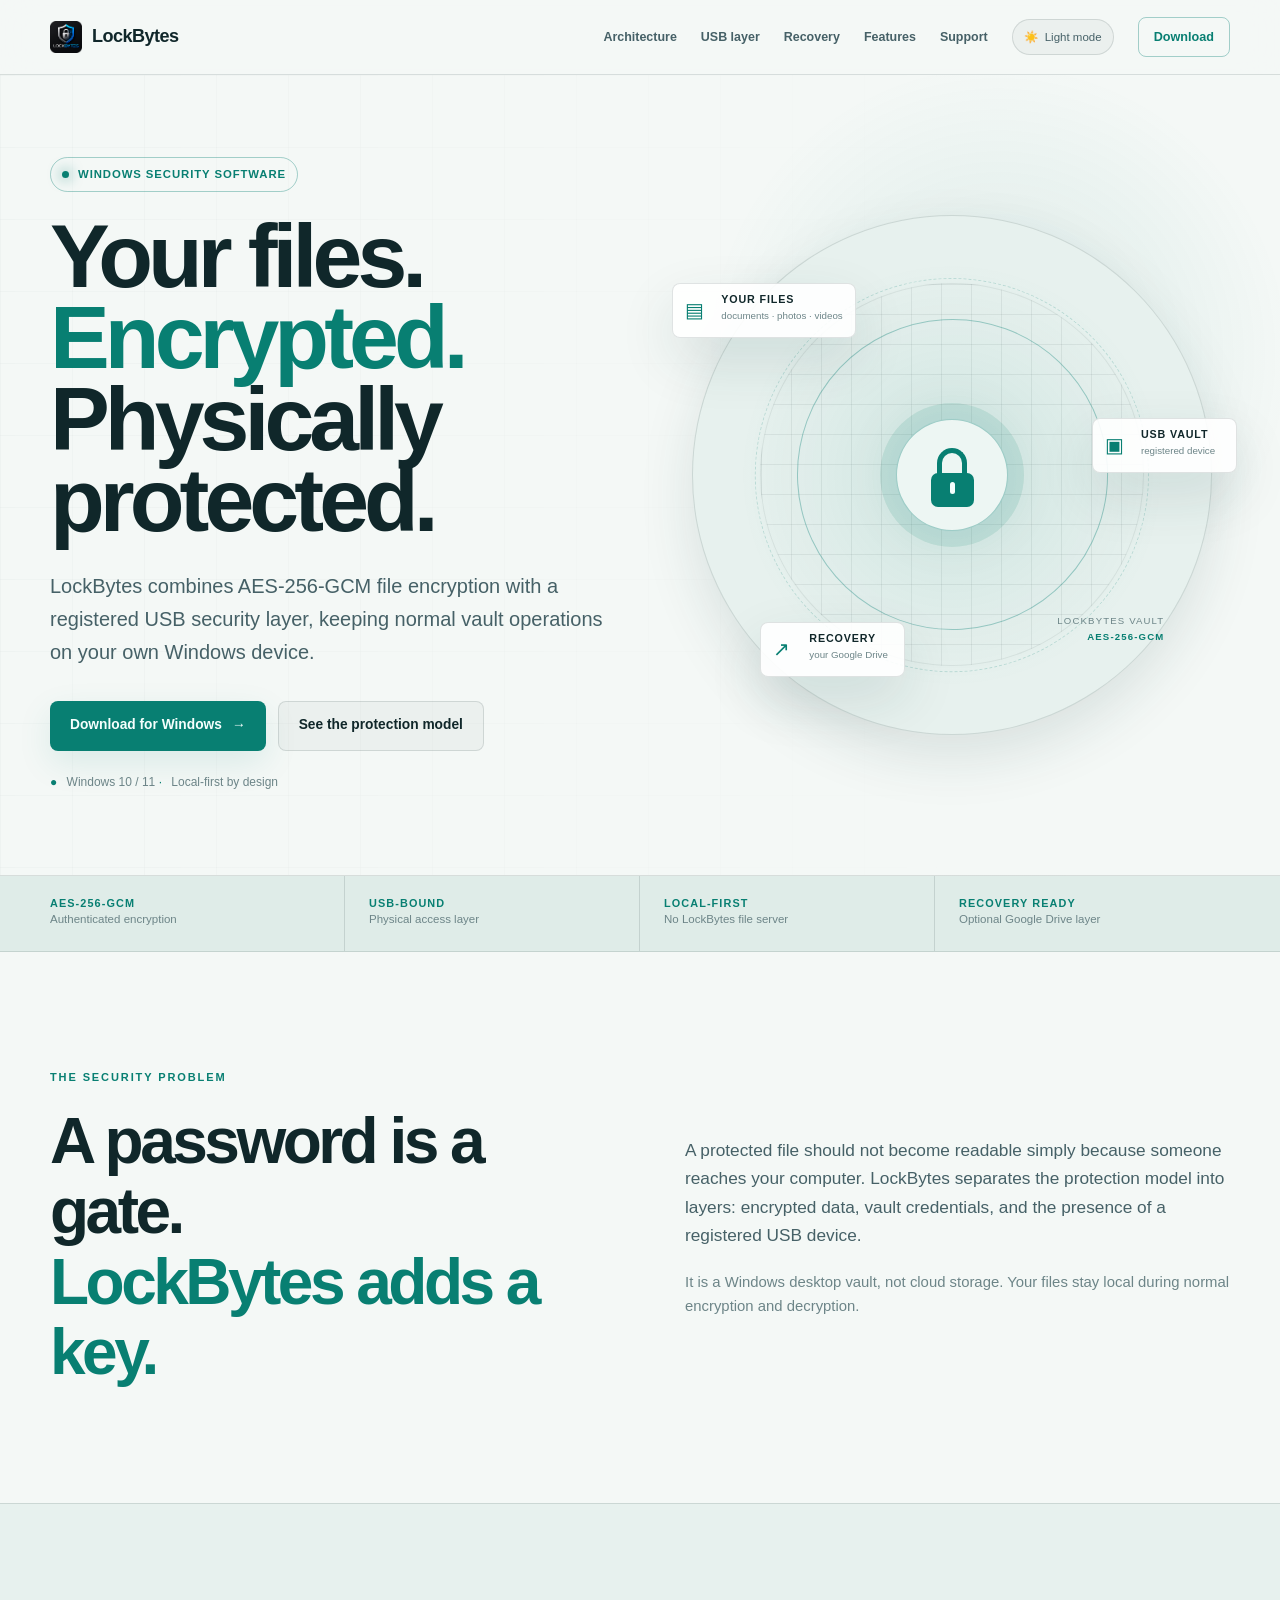
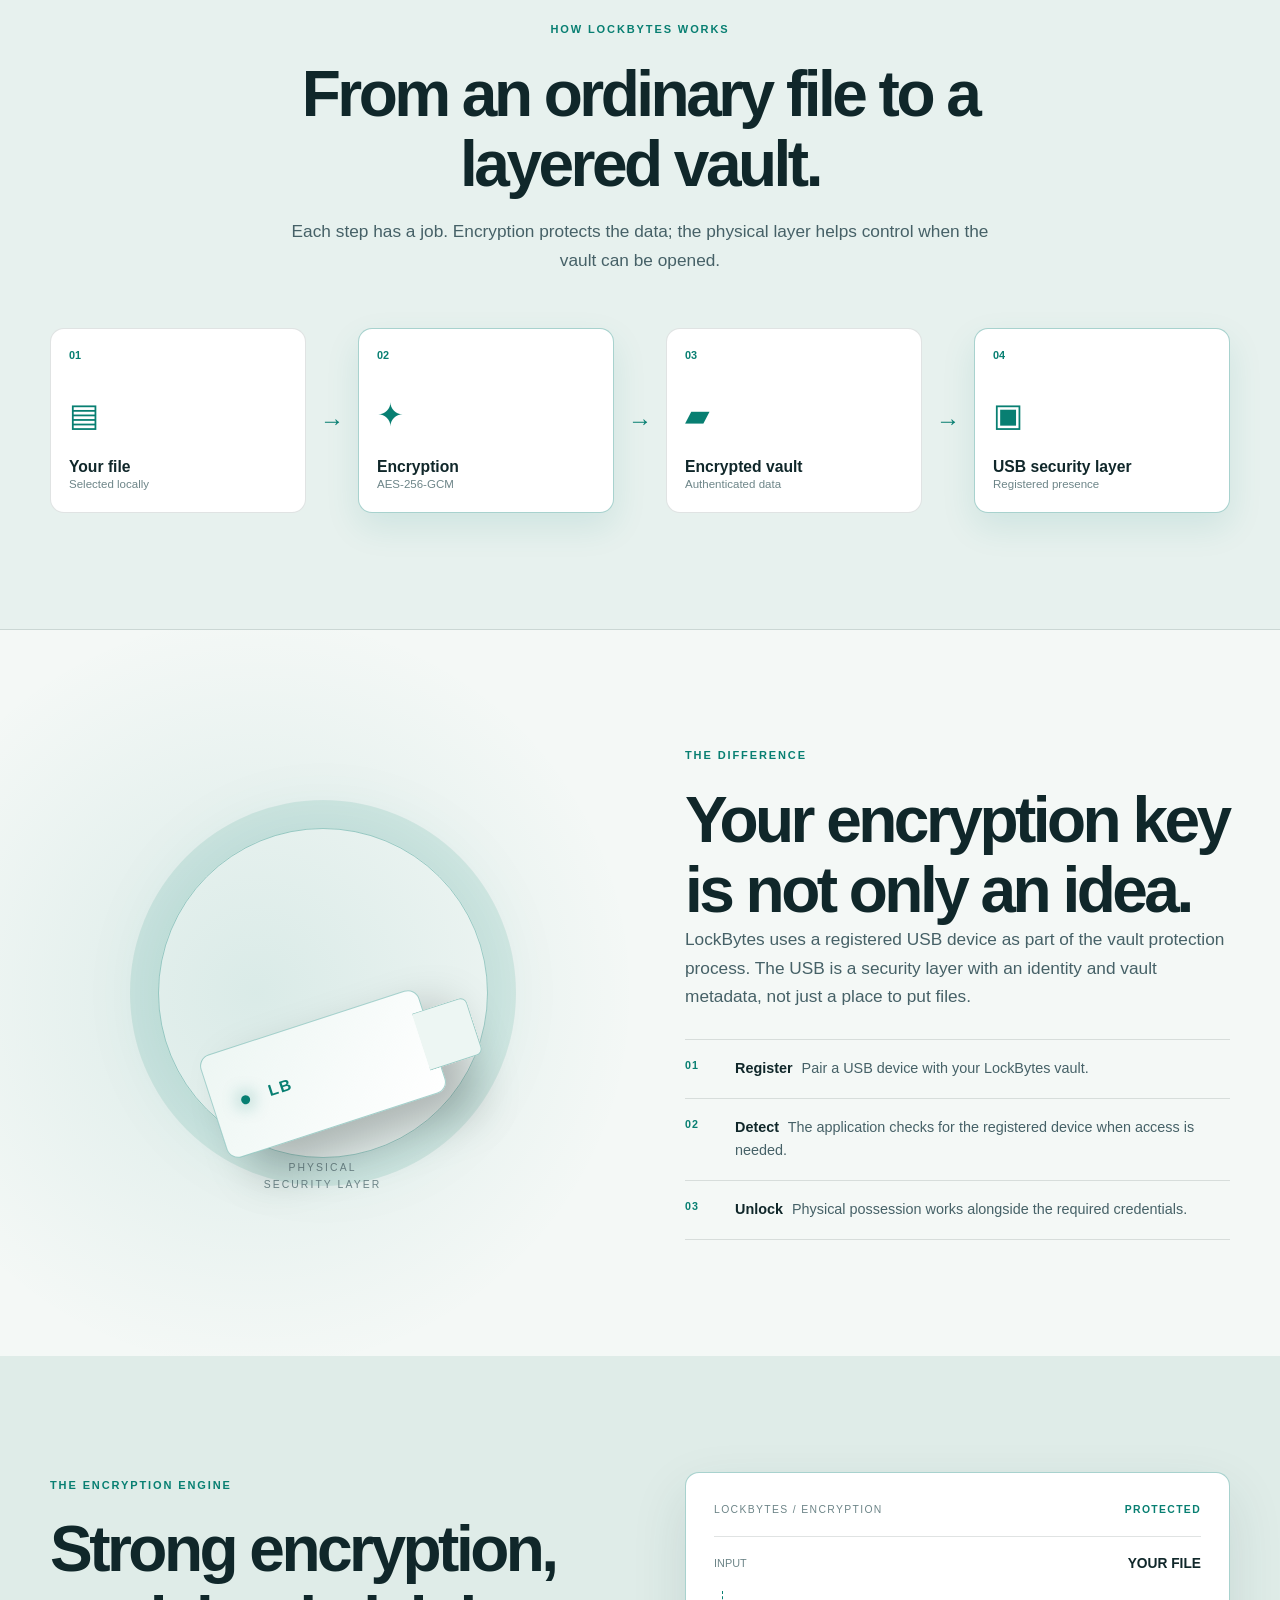
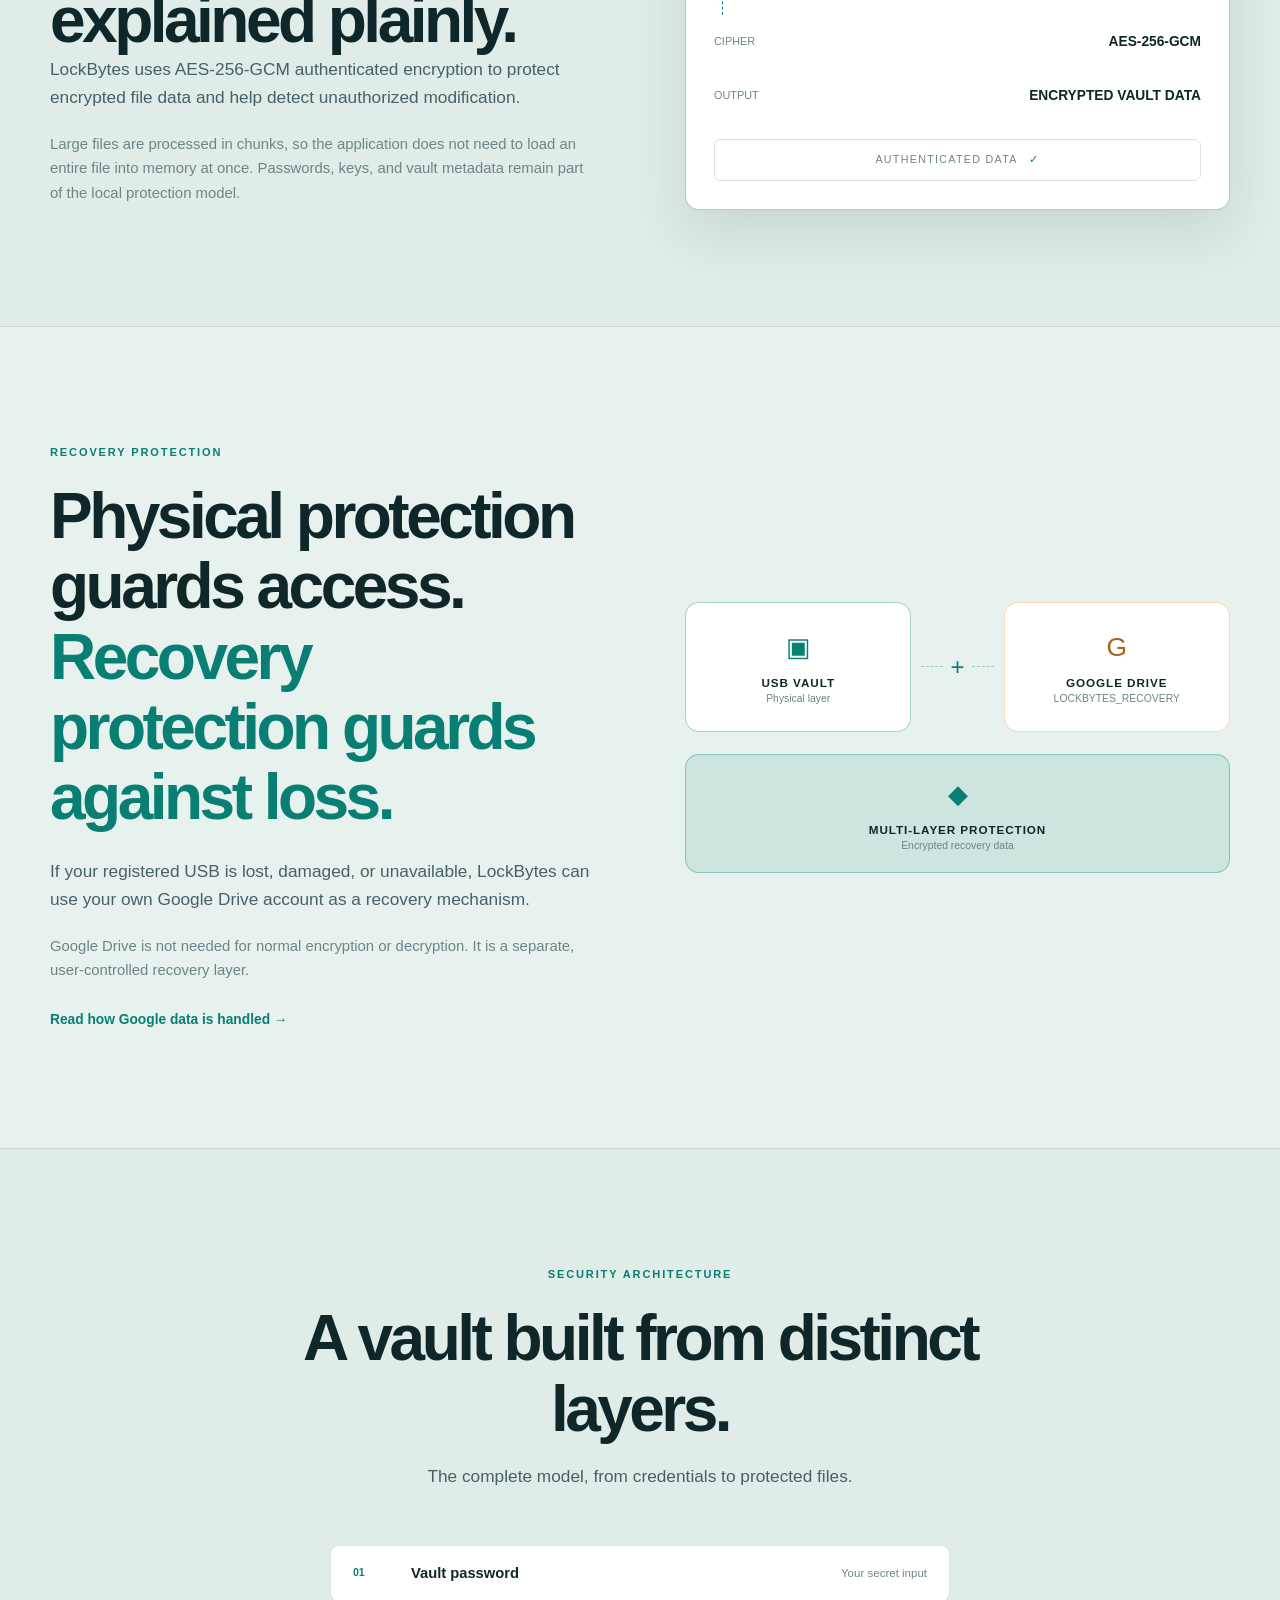
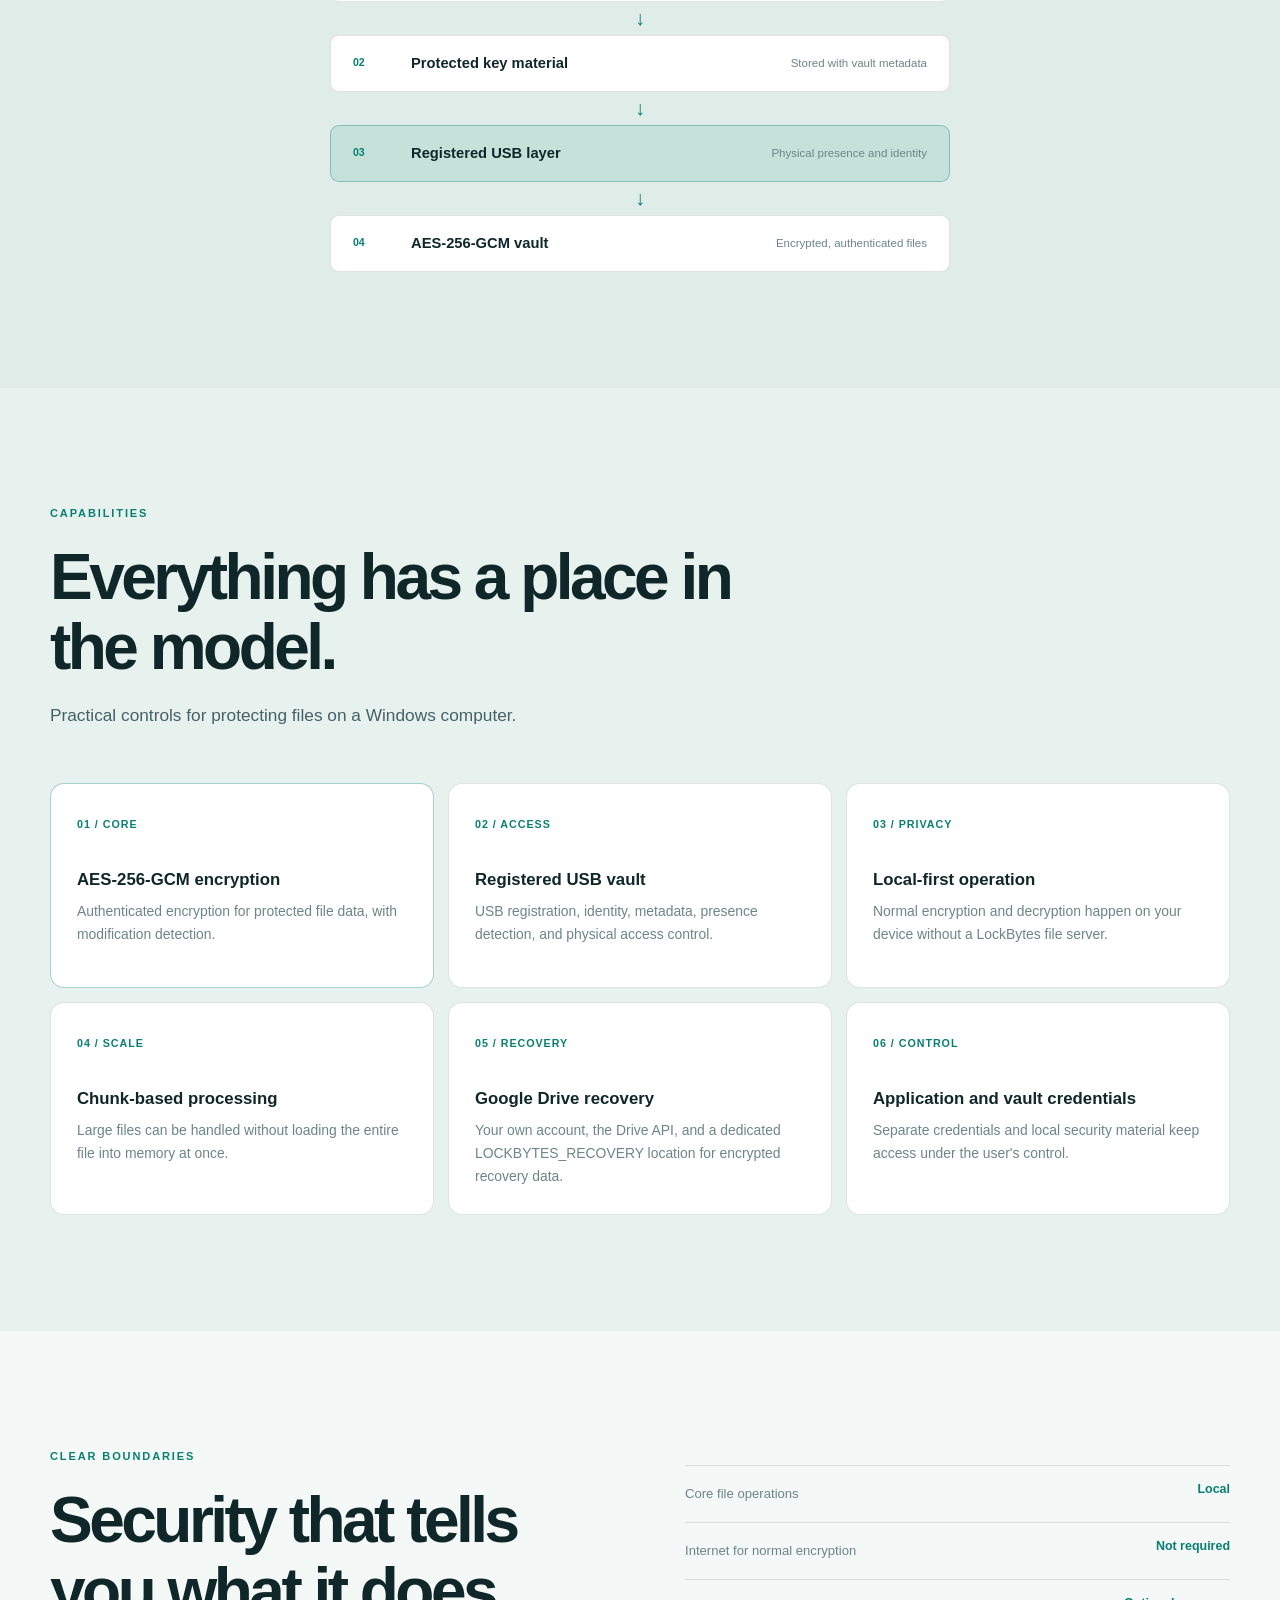
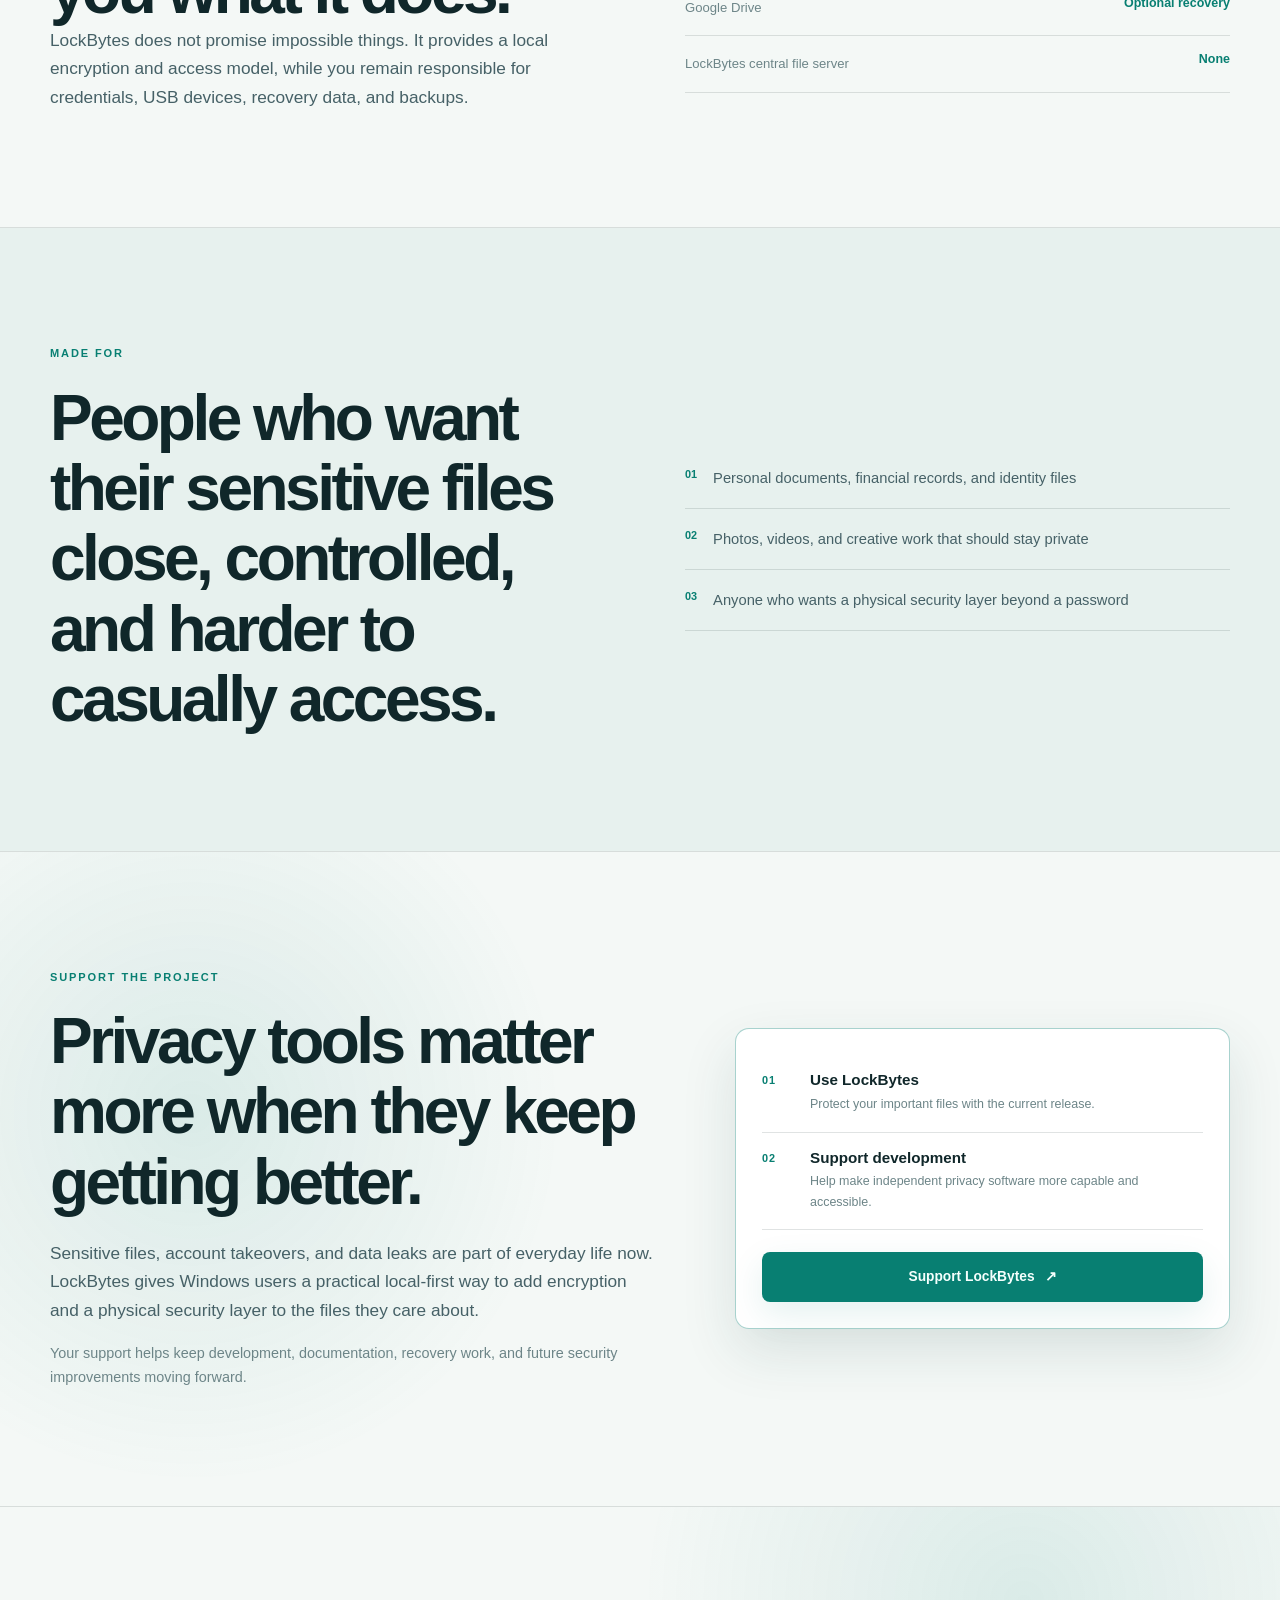
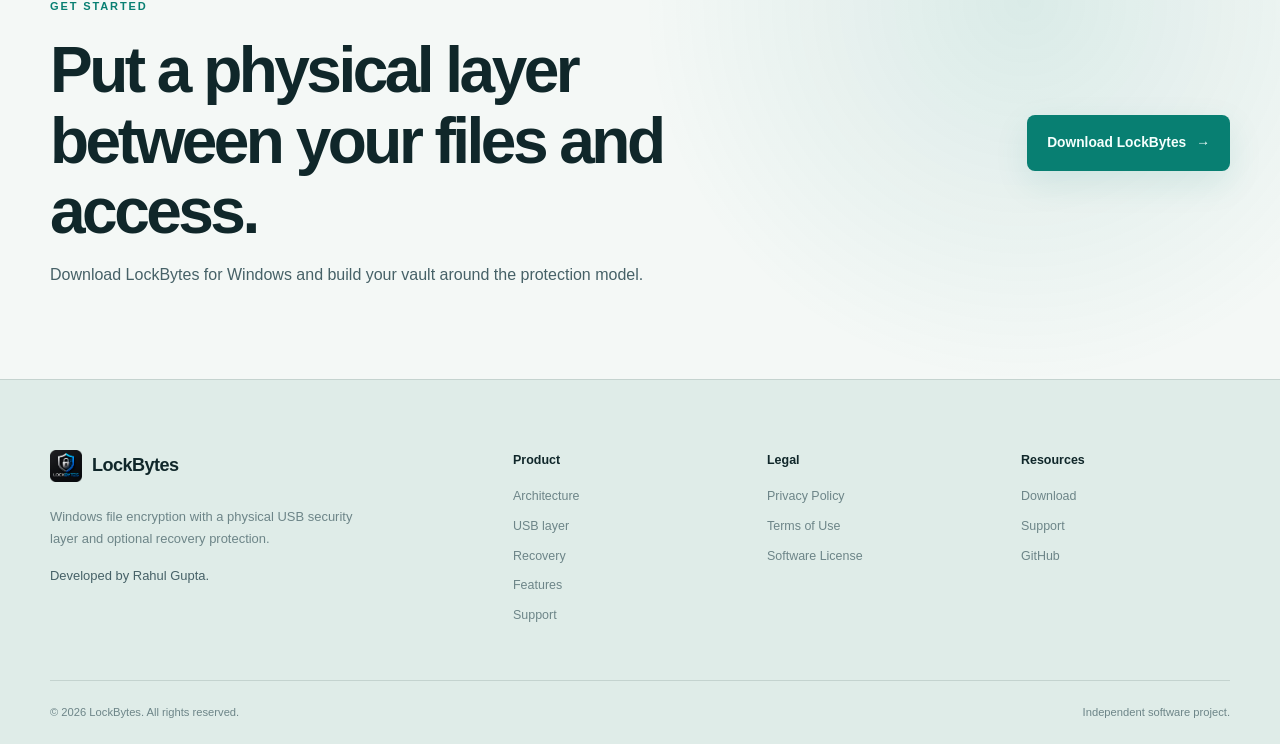
==== commit c3f78f84: "add support page" ====
--- a/index.html
+++ b/index.html
@@ -40,7 +40,7 @@
                          class="brand-logo">
                     <span>LockBytes</span></a>
                 <nav class="nav-links" aria-label="Main navigation">
-                    <a href="#architecture">Architecture</a><a href="#usb-layer">USB layer</a><a href="#recovery">Recovery</a><a href="#features">Features</a>
+                    <a href="#architecture">Architecture</a><a href="#usb-layer">USB layer</a><a href="#recovery">Recovery</a><a href="#features">Features</a><a href="https://codagewithrahul.github.io/support/index.html" target="_blank" rel="noopener noreferrer">Support</a>
                 </nav>
                 <button class="theme-toggle"
                         type="button"
@@ -262,7 +262,7 @@
                             <span>▣</span><strong>USB VAULT</strong><small>Physical layer</small>
                         </div>
                         <div class="recovery-connector">
-                            <i></i><span>+</span><i></i>
+                            <span class="connector-line" aria-hidden="true"></span><span aria-hidden="true">+</span><span class="connector-line" aria-hidden="true"></span>
                         </div>
                         <div class="recovery-endpoint drive-endpoint">
                             <span>G</span><strong>GOOGLE DRIVE</strong><small>LOCKBYTES_RECOVERY</small>
@@ -375,6 +375,31 @@
         </div>
     </div>
 </section>
+<section id="support" class="section support-section">
+    <div class="container support-layout">
+        <div>
+            <p class="section-label">SUPPORT THE PROJECT</p>
+            <h2>Privacy tools matter more when they keep getting better.</h2>
+            <p class="lead">
+                Sensitive files, account takeovers, and data leaks are part of everyday life now. LockBytes gives Windows users a practical local-first way to add encryption and a physical security layer to the files they care about.
+            </p>
+            <p class="muted">
+                Your support helps keep development, documentation, recovery work, and future security improvements moving forward.
+            </p>
+        </div>
+        <div class="support-panel">
+            <div class="support-choice">
+                <span class="support-number">01</span>
+                <div><strong>Use LockBytes</strong><small>Protect your important files with the current release.</small></div>
+            </div>
+            <div class="support-choice">
+                <span class="support-number">02</span>
+                <div><strong>Support development</strong><small>Help make independent privacy software more capable and accessible.</small></div>
+            </div>
+            <a href="https://codagewithrahul.github.io/support/index.html" class="button button-primary" target="_blank" rel="noopener noreferrer">Support LockBytes <span aria-hidden="true">↗</span></a>
+        </div>
+    </div>
+</section>
 <section class="download-section">
     <div class="container download-box">
         <div>
@@ -401,7 +426,7 @@
         </div>
         <div class="footer-column">
             <h4>Product</h4>
-            <a href="#architecture">Architecture</a><a href="#usb-layer">USB layer</a><a href="#recovery">Recovery</a><a href="#features">Features</a>
+            <a href="#architecture">Architecture</a><a href="#usb-layer">USB layer</a><a href="#recovery">Recovery</a><a href="#features">Features</a><a href="#support">Support</a>
         </div>
         <div class="footer-column">
             <h4>Legal</h4>
@@ -409,7 +434,7 @@
         </div>
         <div class="footer-column">
             <h4>Resources</h4>
-            <a href="download.html">Download</a><a href="https://github.com/CodageWithRahul/LockBytes"
+            <a href="download.html">Download</a><a href="https://codagewithrahul.github.io/support/index.html" target="_blank" rel="noopener noreferrer">Support</a><a href="https://github.com/CodageWithRahul/LockBytes"
    target="_blank"
    rel="noopener noreferrer">GitHub</a>
         </div>
--- a/style.css
+++ b/style.css
@@ -74,16 +74,17 @@
 .architecture-section { background: var(--bg-soft); border-block: 1px solid var(--border); }.flow-diagram { display: grid; grid-template-columns: 1fr auto 1fr auto 1fr auto 1fr; align-items: center; gap: 14px; }.flow-step { min-height: 185px; display: flex; flex-direction: column; justify-content: flex-end; padding: 18px; border: 1px solid var(--border); border-radius: var(--radius); background: var(--bg-card); }.flow-step.active, .flow-step.accent { border-color: var(--border-strong); box-shadow: 0 14px 35px var(--accent-soft); }.flow-index { color: var(--accent); font-size: .68rem; font-weight: 800; }.flow-icon { margin: auto 0 16px; color: var(--accent); font-size: 2rem; }.flow-step strong { font-size: .98rem; }.flow-step small { color: var(--text-muted); font-size: .72rem; }.flow-arrow { color: var(--accent); font-size: 1.5rem; }
 .usb-section { overflow: hidden; background: radial-gradient(circle at 20% 50%, var(--accent-soft), transparent 35%), var(--bg); }.usb-visual { position: relative; min-height: 430px; display: grid; place-items: center; }.usb-ring { position: absolute; width: 330px; height: 330px; border: 1px solid var(--border-strong); border-radius: 50%; box-shadow: 0 0 0 28px var(--accent-soft), 0 0 80px var(--accent-soft); }.usb-stick { position: relative; z-index: 2; width: 230px; height: 108px; display: flex; align-items: center; gap: 20px; padding: 20px 28px; transform: rotate(-18deg); border: 1px solid var(--border-strong); border-radius: 12px; background: linear-gradient(135deg, var(--bg-elevated), var(--bg-card)); box-shadow: 25px 25px 45px rgba(0,0,0,.25); }.usb-stick:after { content: ""; position: absolute; right: -45px; width: 55px; height: 58px; border: 1px solid var(--border-strong); border-left: 0; border-radius: 0 7px 7px 0; background: var(--bg-elevated); }.usb-led { width: 9px; height: 9px; border-radius: 50%; background: var(--accent); box-shadow: 0 0 18px var(--accent); }.usb-mark { color: var(--accent); font-weight: 900; letter-spacing: .1em; }.usb-label { position: absolute; bottom: 15px; color: var(--text-muted); font-size: .65rem; letter-spacing: .2em; text-align: center; }.usb-copy .lead { margin-bottom: 28px; }.detail-list { border-top: 1px solid var(--border); }.detail-list div { display: grid; grid-template-columns: 36px 1fr; gap: 14px; padding: 17px 0; border-bottom: 1px solid var(--border); }.detail-list span, .card-index { color: var(--accent); font-size: .67rem; font-weight: 800; letter-spacing: .09em; }.detail-list p { color: var(--text-soft); font-size: .9rem; }.detail-list strong { color: var(--text); margin-right: 5px; }
 .encryption-section { background: var(--bg-strong); }.algorithm-panel { padding: 28px; border: 1px solid var(--border-strong); border-radius: var(--radius); background: var(--bg-card); box-shadow: var(--shadow); }.algorithm-header, .algorithm-row { display: flex; align-items: center; justify-content: space-between; gap: 20px; }.algorithm-header { padding-bottom: 18px; border-bottom: 1px solid var(--border); color: var(--text-muted); font-size: .65rem; letter-spacing: .13em; }.algorithm-header b { color: var(--accent); }.algorithm-row { padding: 18px 0; }.algorithm-row span { color: var(--text-muted); font-size: .68rem; }.algorithm-row strong { font-size: .86rem; }.algorithm-line { height: 24px; margin-left: 8px; border-left: 1px dashed var(--accent); }.algorithm-badge { margin-top: 16px; padding: 11px; border: 1px solid var(--border); border-radius: 6px; color: var(--text-muted); font-size: .67rem; letter-spacing: .12em; text-align: center; }.algorithm-badge span { color: var(--accent); margin-left: 8px; }
-.recovery-section { background: var(--bg-soft); border-block: 1px solid var(--border); }.recovery-copy h2 { margin-bottom: 24px; }.text-link { display: inline-block; margin-top: 26px; color: var(--accent); font-size: .86rem; font-weight: 800; }.recovery-visual { display: grid; grid-template-columns: 1fr auto 1fr; align-items: center; gap: 10px; }.recovery-endpoint, .recovery-result { display: flex; flex-direction: column; align-items: center; justify-content: center; min-height: 130px; padding: 18px 10px; border: 1px solid var(--border-strong); border-radius: var(--radius); background: var(--bg-card); text-align: center; }.recovery-endpoint > span, .recovery-result > span { color: var(--accent); font-size: 1.65rem; }.recovery-endpoint strong, .recovery-result strong { margin-top: 8px; font-size: .73rem; letter-spacing: .08em; }.recovery-endpoint small, .recovery-result small { color: var(--text-muted); font-size: .65rem; }.drive-endpoint { border-color: rgba(244,184,106,.5); }.drive-endpoint > span { color: var(--warm); }.recovery-connector { display: flex; align-items: center; gap: 7px; color: var(--accent); font-size: 1.5rem; }.recovery-connector i { width: 22px; border-top: 1px dashed var(--border-strong); }.recovery-result { grid-column: 1 / -1; min-height: 90px; margin-top: 12px; background: var(--accent-soft); }
+.recovery-section { background: var(--bg-soft); border-block: 1px solid var(--border); }.recovery-copy h2 { margin-bottom: 24px; }.text-link { display: inline-block; margin-top: 26px; color: var(--accent); font-size: .86rem; font-weight: 800; }.recovery-visual { display: grid; grid-template-columns: 1fr auto 1fr; align-items: center; gap: 10px; }.recovery-endpoint, .recovery-result { display: flex; flex-direction: column; align-items: center; justify-content: center; min-height: 130px; padding: 18px 10px; border: 1px solid var(--border-strong); border-radius: var(--radius); background: var(--bg-card); text-align: center; }.recovery-endpoint > span, .recovery-result > span { color: var(--accent); font-size: 1.65rem; }.recovery-endpoint strong, .recovery-result strong { margin-top: 8px; font-size: .73rem; letter-spacing: .08em; }.recovery-endpoint small, .recovery-result small { color: var(--text-muted); font-size: .65rem; }.drive-endpoint { border-color: rgba(244,184,106,.5); }.drive-endpoint > span { color: var(--warm); }.recovery-connector { display: flex; align-items: center; gap: 7px; color: var(--accent); font-size: 1.5rem; }.recovery-connector .connector-line { width: 22px; border-top: 1px dashed var(--border-strong); }.recovery-result { grid-column: 1 / -1; min-height: 90px; margin-top: 12px; background: var(--accent-soft); }
 .architecture-dark { background: var(--bg-strong); }.architecture-stack { max-width: 620px; margin-inline: auto; }.architecture-stack > div { display: grid; grid-template-columns: 42px 1fr auto; align-items: center; gap: 16px; padding: 18px 22px; border: 1px solid var(--border); border-radius: 9px; background: var(--bg-card); }.architecture-stack > div.stack-highlight { border-color: var(--border-strong); background: var(--accent-soft); }.architecture-stack div span { color: var(--accent); font-size: .66rem; font-weight: 800; }.architecture-stack div strong { font-size: .92rem; }.architecture-stack div small { color: var(--text-muted); font-size: .72rem; }.architecture-stack > b { display: block; color: var(--accent); font-size: 1.25rem; text-align: center; }
 .features-section { background: var(--bg-soft); }.feature-grid { display: grid; grid-template-columns: repeat(3, 1fr); gap: 14px; }.feature-card { min-height: 205px; padding: 26px; border: 1px solid var(--border); border-radius: var(--radius); background: var(--bg-card); transition: transform .2s ease, border-color .2s ease, background .2s ease; }.feature-card:hover { transform: translateY(-4px); border-color: var(--border-strong); background: var(--bg-elevated); }.feature-card.featured { border-color: var(--border-strong); }.feature-card h3 { margin: 34px 0 11px; font-size: 1.05rem; }.feature-card p { color: var(--text-muted); font-size: .87rem; }
 .trust-section { border-bottom: 1px solid var(--border); }.trust-table { border-top: 1px solid var(--border); }.trust-table div { display: flex; justify-content: space-between; gap: 20px; padding: 17px 0; border-bottom: 1px solid var(--border); }.trust-table span { color: var(--text-muted); font-size: .82rem; }.trust-table strong { color: var(--accent); font-size: .78rem; text-align: right; }.audience-section { background: var(--bg-soft); }.audience-list p { display: flex; gap: 16px; padding: 18px 0; border-bottom: 1px solid var(--border); color: var(--text-soft); font-size: .92rem; }.audience-list span { color: var(--accent); font-size: .68rem; font-weight: 800; }
 .download-section { padding: 90px 0; border-top: 1px solid var(--border); background: radial-gradient(circle at 80% 20%, var(--accent-soft), transparent 35%); }.download-box { display: flex; align-items: center; justify-content: space-between; gap: 40px; }.download-box h2 { max-width: 700px; }.download-box > div > p:last-child { color: var(--text-soft); margin-top: 16px; }.large-button { min-height: 56px; white-space: nowrap; }
+.support-section { border-top: 1px solid var(--border); background: radial-gradient(circle at 15% 40%, var(--accent-soft), transparent 32%), var(--bg); }.support-layout { display: grid; grid-template-columns: 1.1fr .9fr; gap: 80px; align-items: center; }.support-layout h2 { max-width: 700px; margin-bottom: 22px; }.support-layout .muted { max-width: 650px; margin-top: 18px; font-size: .9rem; }.support-panel { padding: 26px; border: 1px solid var(--border-strong); border-radius: var(--radius); background: var(--bg-card); box-shadow: var(--shadow); }.support-choice { display: grid; grid-template-columns: 34px 1fr; gap: 14px; padding: 17px 0; border-bottom: 1px solid var(--border); }.support-choice strong, .support-choice small { display: block; }.support-choice strong { font-size: .95rem; }.support-choice small { margin-top: 5px; color: var(--text-muted); font-size: .78rem; }.support-number { color: var(--accent); font-size: .68rem; font-weight: 800; letter-spacing: .08em; }.support-panel .button { width: 100%; margin-top: 22px; }
 .footer { padding-top: 70px; background: var(--bg-strong); border-top: 1px solid var(--border); }.footer-grid { display: grid; grid-template-columns: 2fr repeat(3, 1fr); gap: 45px; padding-bottom: 55px; }.footer-brand { max-width: 330px; }.footer-brand p { margin-top: 16px; color: var(--text-muted); font-size: .81rem; }.footer-brand .developer { color: var(--text-soft); }.footer-column { display: flex; flex-direction: column; align-items: flex-start; gap: 9px; }.footer-column h4 { margin-bottom: 7px; font-size: .78rem; }.footer-column a { color: var(--text-muted); font-size: .78rem; }.footer-bottom { display: flex; justify-content: space-between; gap: 20px; padding: 22px 0; border-top: 1px solid var(--border); color: var(--text-muted); font-size: .7rem; }
 /* Download page components */
 +.download-page-hero { padding-top: 90px; padding-bottom: 45px; }.download-page-shell { display: grid; gap: 30px; }.download-page-intro { text-align: center; }.download-page-intro h1 { font-size: clamp(2.8rem, 7vw, 5rem); line-height: 1; margin-bottom: 18px; }.download-page-intro p { color: var(--text-soft); font-size: 1.15rem; }.download-page-card, .info-panel { display: grid; gap: 24px; padding: 30px; border: 1px solid var(--border); border-radius: var(--radius); background: var(--bg-card); box-shadow: var(--shadow); }.download-branding { display: flex; align-items: center; gap: 15px; }.download-logo-wrap { width: 60px; height: 60px; display: grid; place-items: center; border: 1px solid var(--border-strong); border-radius: 12px; background: var(--accent-soft); }.download-logo { width: 40px; }.download-product-label { font-size: 1.5rem; font-weight: 800; }.download-meta-grid { display: grid; grid-template-columns: repeat(3, 1fr); gap: 14px; }.release-stat { display: flex; flex-direction: column; gap: 7px; min-height: 90px; padding: 16px; border: 1px solid var(--border); border-radius: 9px; background: var(--panel-bg); }.release-stat span, .detail-row span, .checksum-box span { color: var(--text-muted); font-size: .68rem; letter-spacing: .08em; text-transform: uppercase; }.release-stat strong, .detail-row strong { font-size: .92rem; }.button-download { justify-self: start; min-width: 260px; }.download-note, .trust-note { color: var(--text-muted); font-size: .78rem; text-align: center; }.info-panel { box-shadow: none; }.detail-row { display: flex; justify-content: space-between; gap: 20px; padding: 14px 0; border-bottom: 1px solid var(--border); }.detail-row:last-child { border: 0; }.detail-row strong { max-width: 65%; text-align: right; }.checksum-box { display: flex; justify-content: space-between; gap: 16px; padding: 14px; border: 1px dashed var(--border-strong); border-radius: 7px; }.checksum-box strong { max-width: 65%; color: var(--text-soft); font-size: .78rem; text-align: right; word-break: break-word; }.release-notes { color: var(--text-soft); }.release-notes h1, .release-notes h2, .release-notes h3 { margin: 20px 0 8px; }.release-notes ul, .release-notes ol { padding-left: 22px; }.steps-list { display: grid; gap: 12px; max-width: 700px; margin-inline: auto; padding: 25px 30px; border: 1px solid var(--border); border-radius: var(--radius); color: var(--text-soft); }.version-item { display: flex; justify-content: space-between; gap: 20px; padding: 15px 0; border-bottom: 1px solid var(--border); }.version-item:last-child { border: 0; }.version-item span { display: block; color: var(--text-muted); font-size: .78rem; }.text-link:hover { text-decoration: underline; }
-@media (max-width: 1000px) { .nav-links { display: none; }.hero-grid { grid-template-columns: 1fr; gap: 50px; }.hero-copy { max-width: 720px; }.hero-visual { width: min(100%, 540px); }.feature-grid { grid-template-columns: repeat(2, 1fr); }.split-intro, .usb-grid, .encryption-grid, .recovery-layout, .trust-layout, .audience-grid { gap: 48px; }.footer-grid { grid-template-columns: 1.6fr repeat(3, 1fr); }.download-meta-grid { grid-template-columns: repeat(2, 1fr); } }
-@media (max-width: 680px) { .container { width: min(calc(100% - 28px), var(--max-width)); }.section { padding: 78px 0; }.navbar { position: relative; }.nav-container { min-height: 65px; gap: 12px; }.theme-label, .nav-button { display: none; }.theme-toggle { margin-left: auto; }.hero-grid { min-height: auto; padding: 72px 0; }.hero h1 { font-size: clamp(3.2rem, 16vw, 5rem); }.hero-actions { flex-direction: column; align-items: stretch; }.button { width: 100%; }.hero-visual { width: min(100%, 390px); }.visual-node { min-width: 120px; padding: 8px; }.visual-node small { font-size: .55rem; }.node-file { left: -3%; }.node-usb { right: -3%; }.signal-grid { grid-template-columns: 1fr 1fr; }.signal-grid div, .signal-grid div:first-child { padding: 16px 10px; border-bottom: 1px solid var(--border); }.signal-grid div:nth-child(2) { border-right: 0; }.signal-grid div:nth-child(3), .signal-grid div:nth-child(4) { border-bottom: 0; }.split-intro, .usb-grid, .encryption-grid, .recovery-layout, .trust-layout, .audience-grid { grid-template-columns: 1fr; gap: 42px; }.flow-diagram { grid-template-columns: 1fr; gap: 8px; }.flow-arrow { transform: rotate(90deg); margin-inline: auto; }.flow-step { min-height: 145px; }.usb-visual { min-height: 340px; }.usb-ring { width: 250px; height: 250px; }.usb-stick { width: 190px; height: 90px; }.recovery-visual { gap: 6px; }.recovery-endpoint { min-height: 115px; }.recovery-endpoint strong, .recovery-result strong { font-size: .62rem; }.recovery-connector i { width: 10px; }.architecture-stack > div { grid-template-columns: 34px 1fr; }.architecture-stack div small { grid-column: 2; }.feature-grid { grid-template-columns: 1fr; }.feature-card { min-height: 170px; }.download-box { flex-direction: column; align-items: flex-start; }.large-button { width: 100%; }.footer-grid { grid-template-columns: 1fr 1fr; gap: 34px; }.footer-brand { grid-column: 1 / -1; }.footer-bottom { flex-direction: column; align-items: flex-start; }.download-page-hero { padding-top: 65px; }.download-page-card, .info-panel { padding: 20px 16px; }.download-meta-grid { grid-template-columns: 1fr; }.button-download { width: 100%; min-width: 0; }.detail-row { flex-direction: column; gap: 6px; }.detail-row strong { max-width: 100%; text-align: left; }.version-item { flex-direction: column; align-items: flex-start; } }
+@media (max-width: 1000px) { .nav-links { display: none; }.hero-grid { grid-template-columns: 1fr; gap: 50px; }.hero-copy { max-width: 720px; }.hero-visual { width: min(100%, 540px); }.feature-grid { grid-template-columns: repeat(2, 1fr); }.split-intro, .usb-grid, .encryption-grid, .recovery-layout, .trust-layout, .audience-grid, .support-layout { gap: 48px; }.footer-grid { grid-template-columns: 1.6fr repeat(3, 1fr); }.download-meta-grid { grid-template-columns: repeat(2, 1fr); } }
+@media (max-width: 680px) { .container { width: min(calc(100% - 28px), var(--max-width)); }.section { padding: 78px 0; }.navbar { position: relative; }.nav-container { min-height: 65px; gap: 12px; }.theme-label, .nav-button { display: none; }.theme-toggle { margin-left: auto; }.hero-grid { min-height: auto; padding: 72px 0; }.hero h1 { font-size: clamp(3.2rem, 16vw, 5rem); }.hero-actions { flex-direction: column; align-items: stretch; }.button { width: 100%; }.hero-visual { width: min(100%, 390px); }.visual-node { min-width: 120px; padding: 8px; }.visual-node small { font-size: .55rem; }.node-file { left: -3%; }.node-usb { right: -3%; }.signal-grid { grid-template-columns: 1fr 1fr; }.signal-grid div, .signal-grid div:first-child { padding: 16px 10px; border-bottom: 1px solid var(--border); }.signal-grid div:nth-child(2) { border-right: 0; }.signal-grid div:nth-child(3), .signal-grid div:nth-child(4) { border-bottom: 0; }.split-intro, .usb-grid, .encryption-grid, .recovery-layout, .trust-layout, .audience-grid, .support-layout { grid-template-columns: 1fr; gap: 42px; }.flow-diagram { grid-template-columns: 1fr; gap: 8px; }.flow-arrow { transform: rotate(90deg); margin-inline: auto; }.flow-step { min-height: 145px; }.usb-visual { min-height: 340px; }.usb-ring { width: 250px; height: 250px; }.usb-stick { width: 190px; height: 90px; }.recovery-visual { gap: 6px; }.recovery-endpoint { min-height: 115px; }.recovery-endpoint strong, .recovery-result strong { font-size: .62rem; }.recovery-connector i { width: 10px; }.architecture-stack > div { grid-template-columns: 34px 1fr; }.architecture-stack div small { grid-column: 2; }.feature-grid { grid-template-columns: 1fr; }.feature-card { min-height: 170px; }.download-box { flex-direction: column; align-items: flex-start; }.large-button { width: 100%; }.footer-grid { grid-template-columns: 1fr 1fr; gap: 34px; }.footer-brand { grid-column: 1 / -1; }.footer-bottom { flex-direction: column; align-items: flex-start; }.download-page-hero { padding-top: 65px; }.download-page-card, .info-panel { padding: 20px 16px; }.download-meta-grid { grid-template-columns: 1fr; }.button-download { width: 100%; min-width: 0; }.detail-row { flex-direction: column; gap: 6px; }.detail-row strong { max-width: 100%; text-align: left; }.version-item { flex-direction: column; align-items: flex-start; } }
 @media (prefers-reduced-motion: reduce) { *, *:before, *:after { scroll-behavior: auto !important; transition-duration: .01ms !important; animation-duration: .01ms !important; animation-iteration-count: 1 !important; } }
 
 /* Release verification */
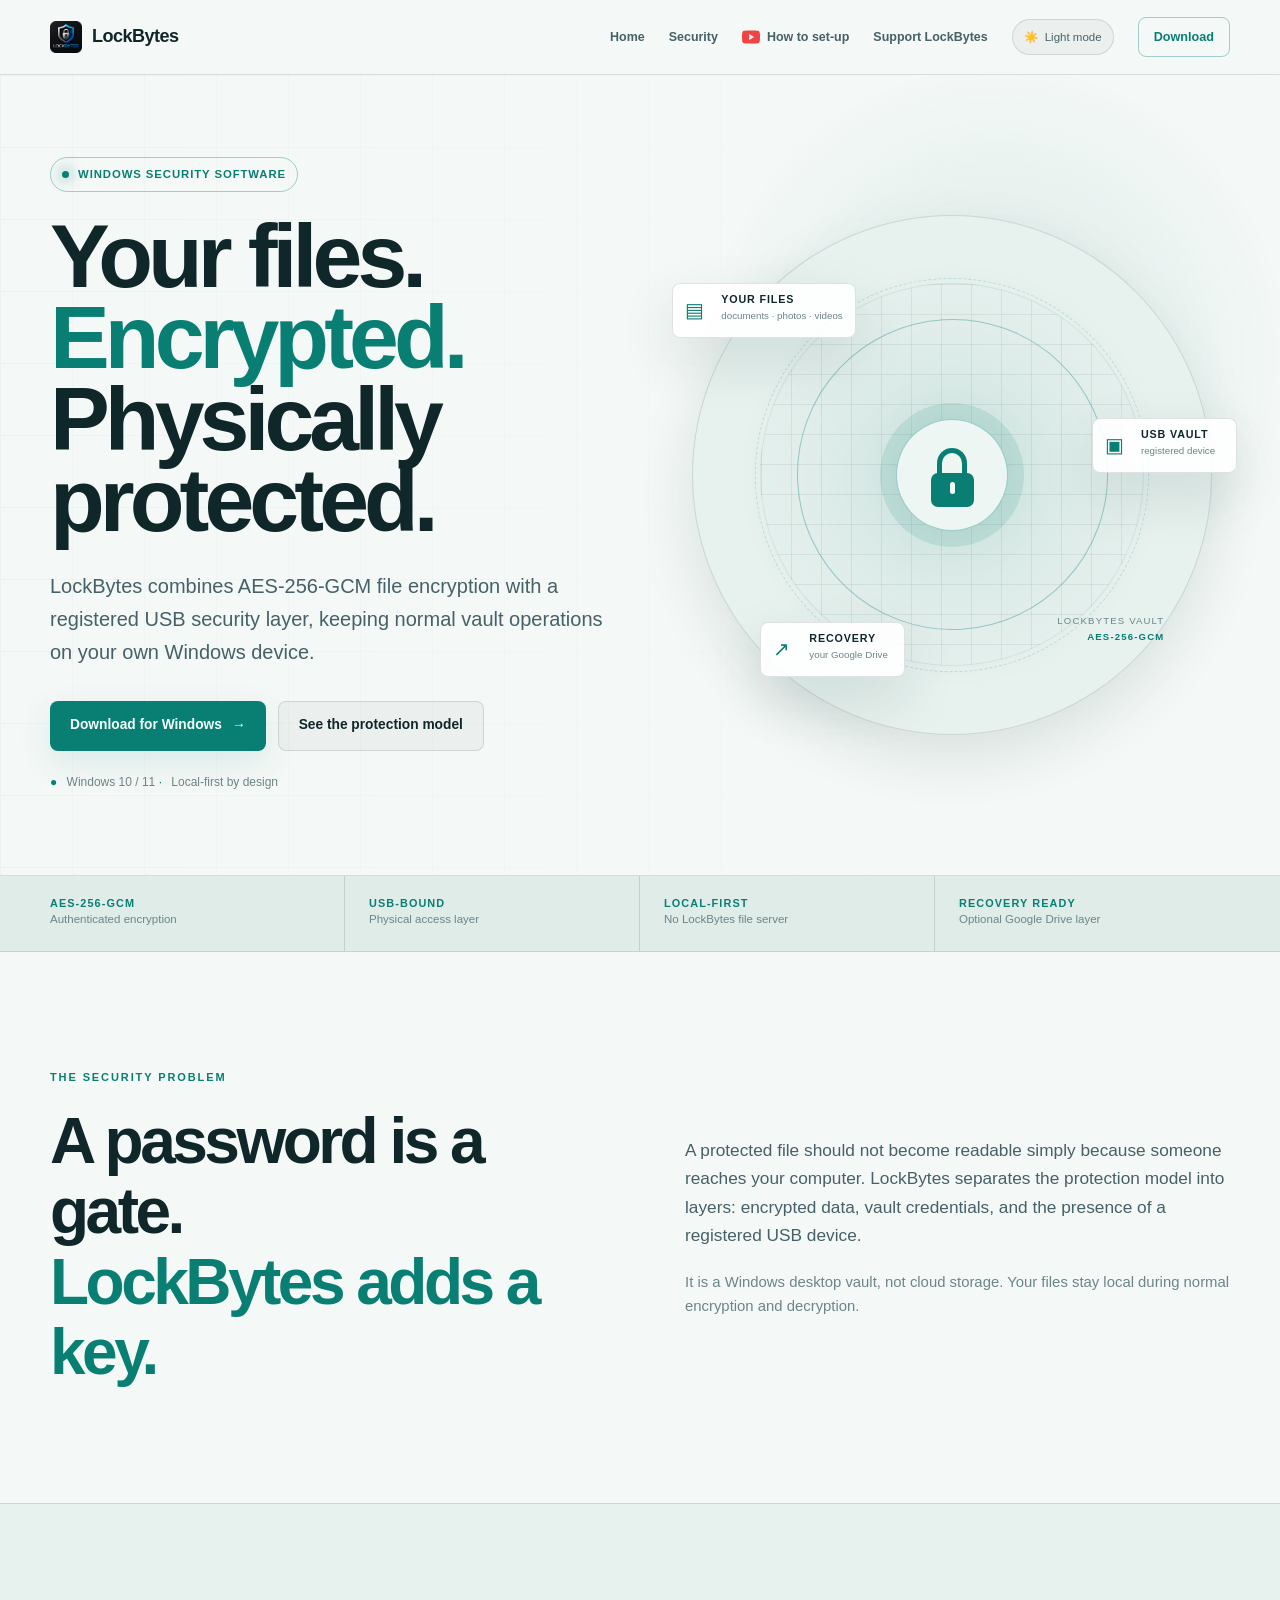
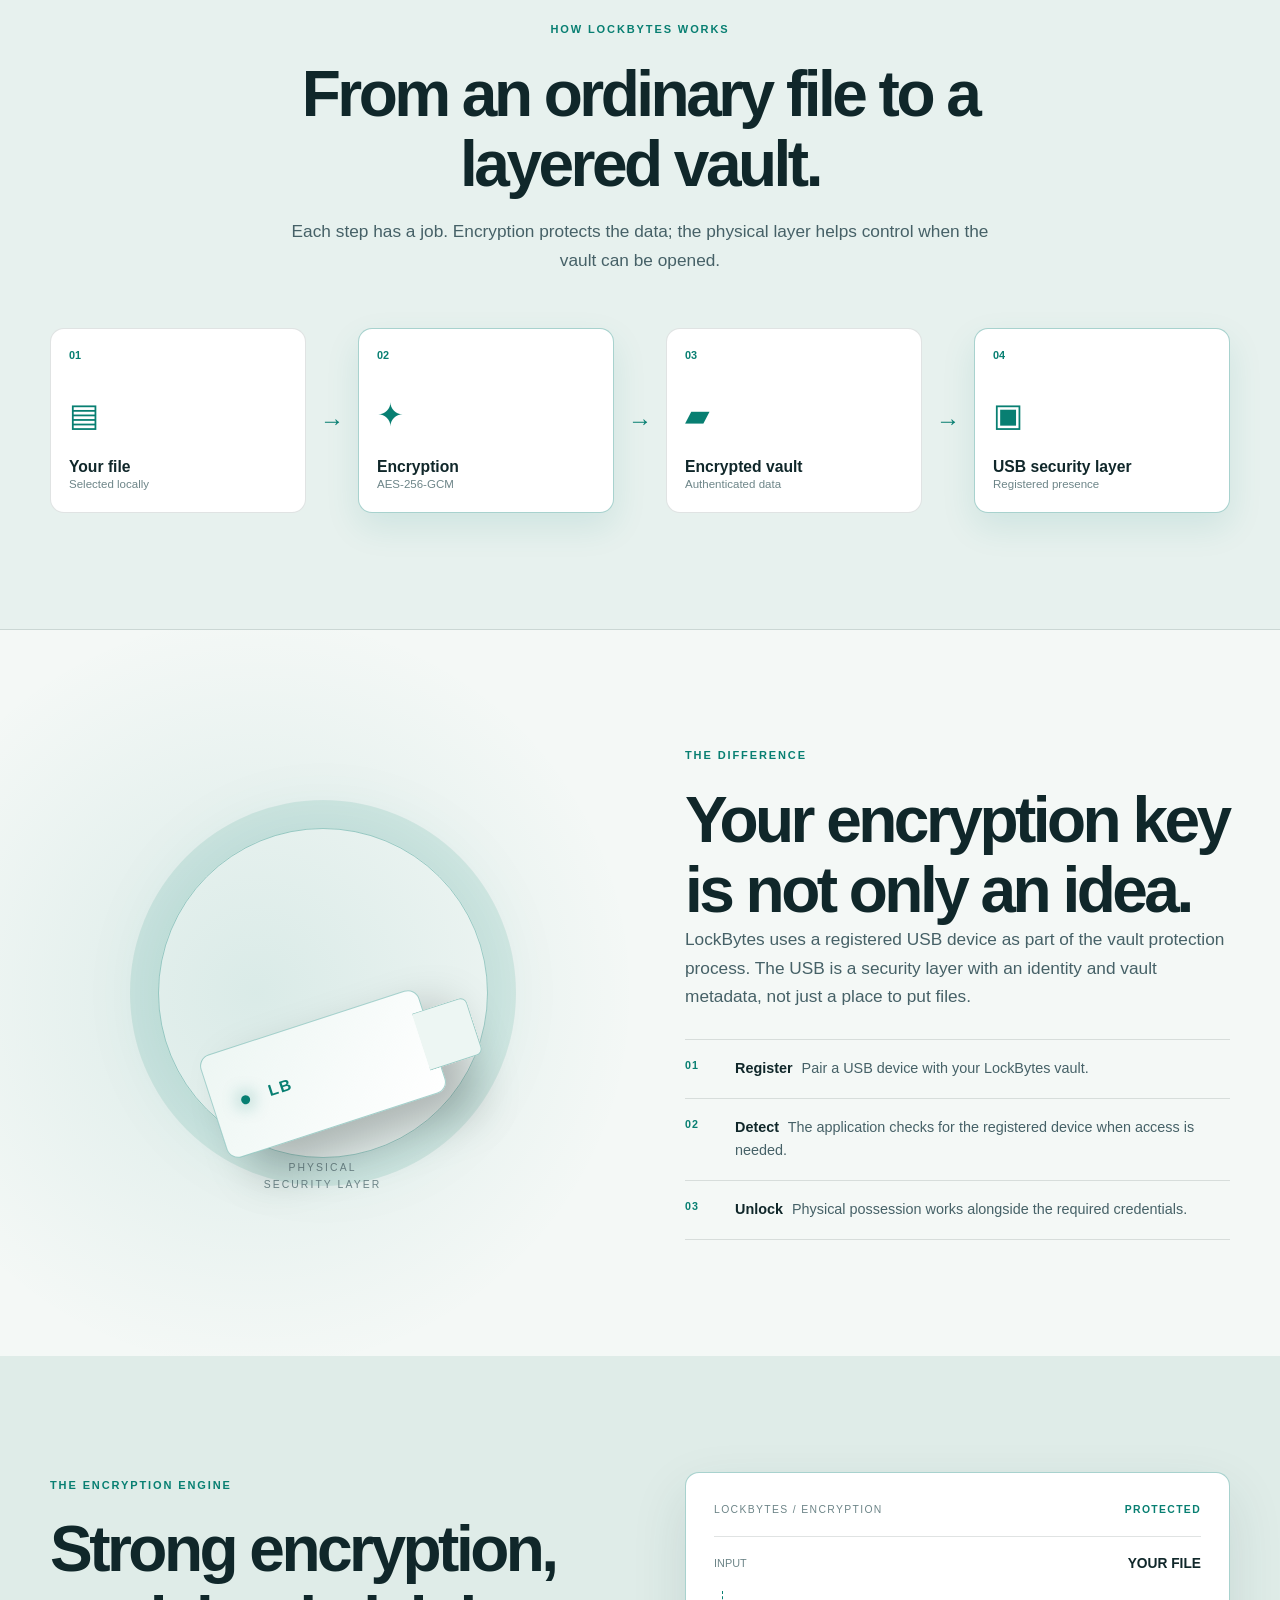
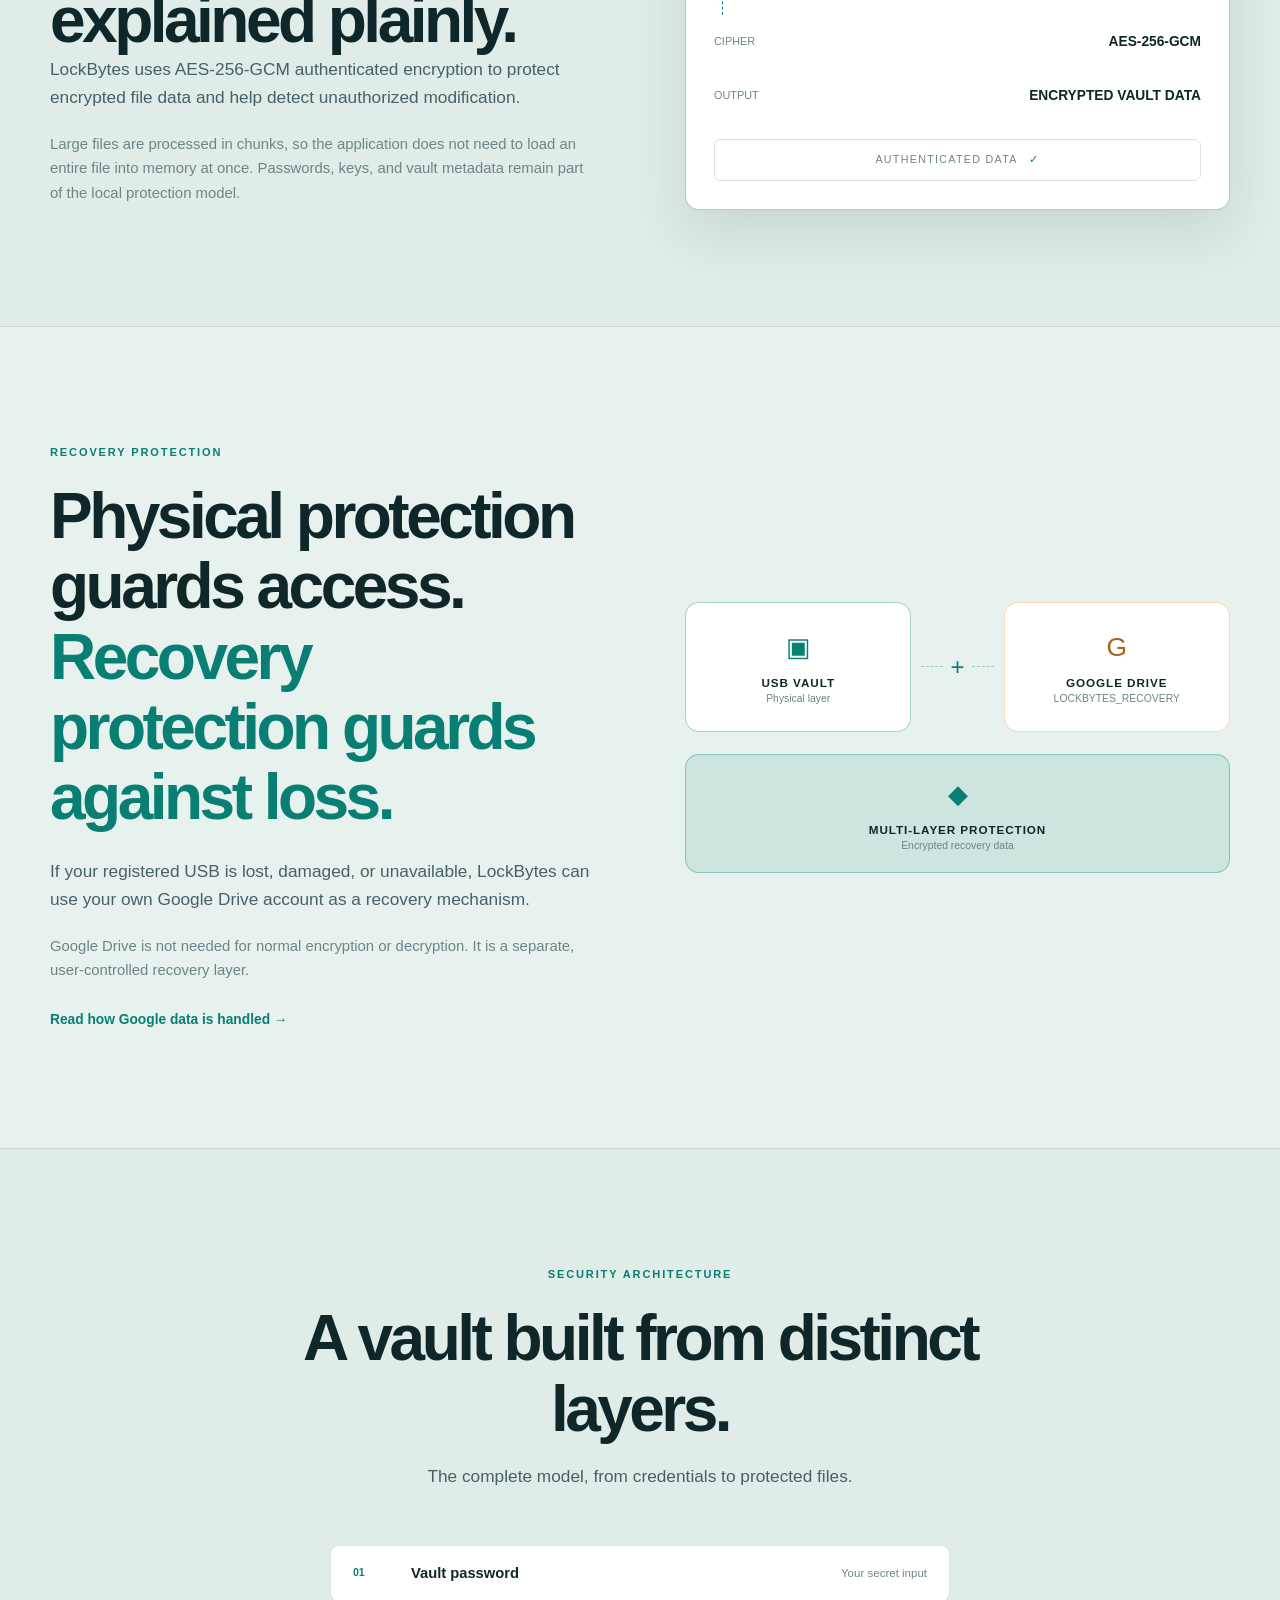
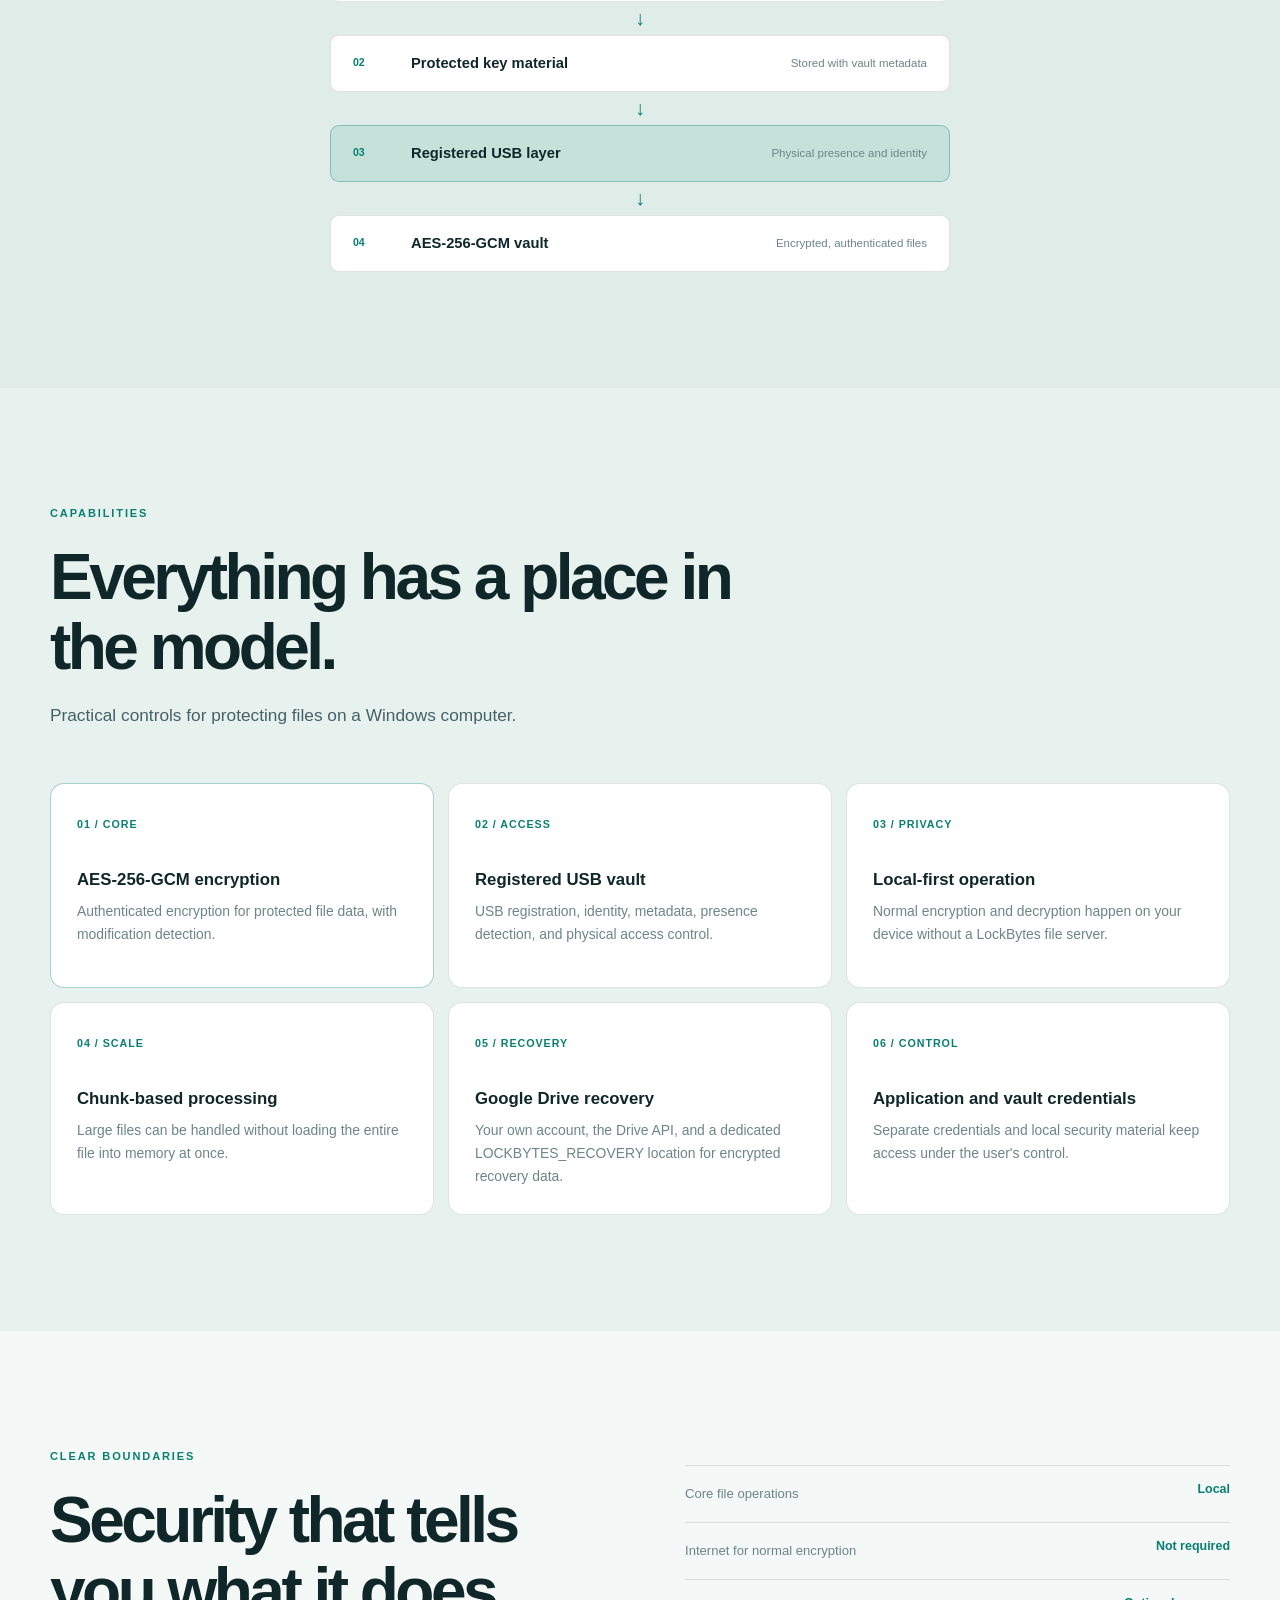
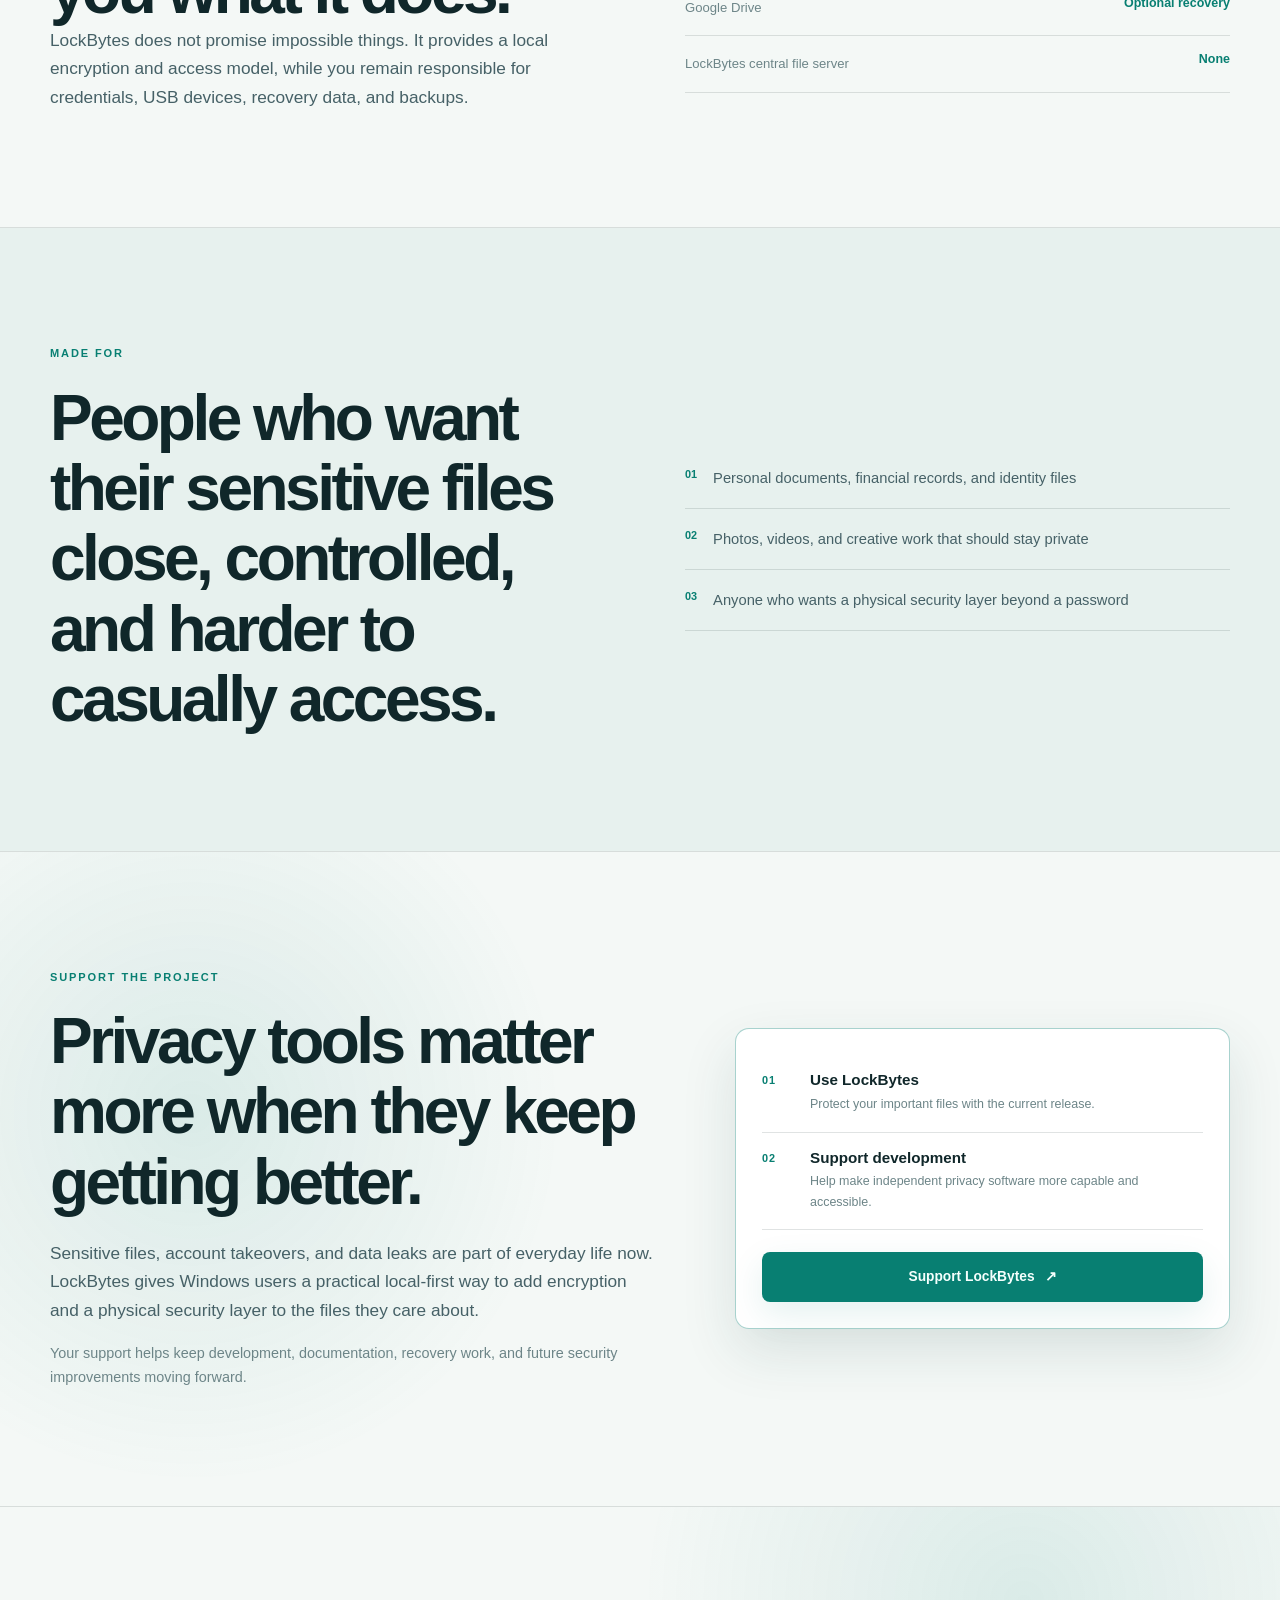
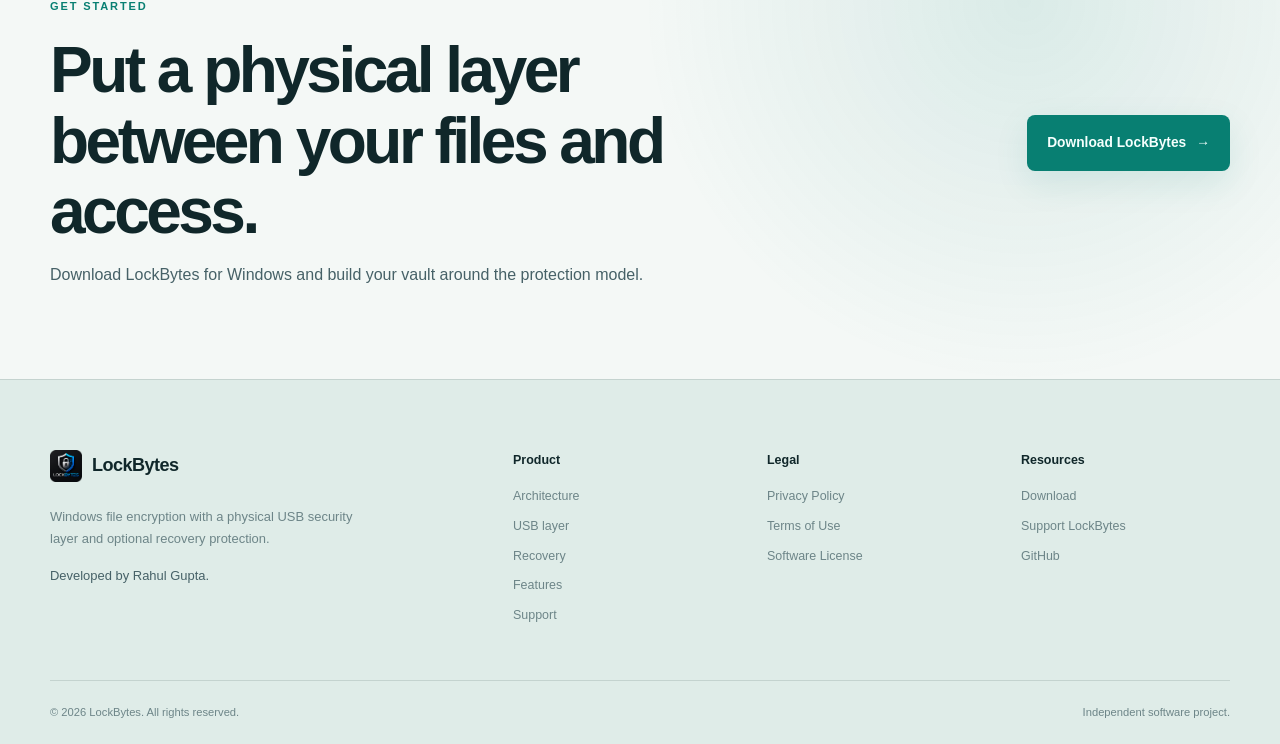
==== commit 2e35eae2: "add new code page" ====
--- a/index.html
+++ b/index.html
@@ -39,9 +39,7 @@
                          height="32"
                          class="brand-logo">
                     <span>LockBytes</span></a>
-                <nav class="nav-links" aria-label="Main navigation">
-                    <a href="#architecture">Architecture</a><a href="#usb-layer">USB layer</a><a href="#recovery">Recovery</a><a href="#features">Features</a><a href="https://codagewithrahul.github.io/support/index.html" target="_blank" rel="noopener noreferrer">Support</a>
-                </nav>
+                <nav class="nav-links" aria-label="Main navigation"><a href="index.html">Home</a><a href="enc_page/security-cryptography.html">Security</a><a class="youtube-nav-link" href="https://www.youtube.com/watch?v=yhuIspwCHjM&amp;list=PLA3EXU3yKvnE" target="_blank" rel="noopener noreferrer" aria-label="How to set-up LockBytes on YouTube"><svg aria-hidden="true" width="18" height="14" viewBox="0 0 20 15" fill="currentColor"><path d="M19.6 2.35a2.5 2.5 0 0 0-1.76-1.76C16.29.17 10 .17 10 .17s-6.29 0-7.84.42A2.5 2.5 0 0 0 .4 2.35 26 26 0 0 0 0 7.5a26 26 0 0 0 .4 5.15 2.5 2.5 0 0 0 1.76 1.76c1.55.42 7.84.42 7.84.42s6.29 0 7.84-.42a2.5 2.5 0 0 0 1.76-1.76A26 26 0 0 0 20 7.5a26 26 0 0 0-.4-5.15ZM8 10.72V4.28L13.55 7.5 8 10.72Z"/></svg><span>How to set-up</span></a><a href="https://codagewithrahul.github.io/support/index.html" target="_blank" rel="noopener noreferrer">Support LockBytes</a></nav>
                 <button class="theme-toggle"
                         type="button"
                         data-theme-toggle
@@ -434,7 +432,7 @@
         </div>
         <div class="footer-column">
             <h4>Resources</h4>
-            <a href="download.html">Download</a><a href="https://codagewithrahul.github.io/support/index.html" target="_blank" rel="noopener noreferrer">Support</a><a href="https://github.com/CodageWithRahul/LockBytes"
+            <a href="download.html">Download</a><a href="https://codagewithrahul.github.io/support/index.html" target="_blank" rel="noopener noreferrer">Support LockBytes</a><a href="https://github.com/CodageWithRahul/LockBytes"
    target="_blank"
    rel="noopener noreferrer">GitHub</a>
         </div>
@@ -446,3 +444,4 @@
 <script src="theme.js"></script>
 </body>
 </html>
+
--- a/style.css
+++ b/style.css
@@ -34,6 +34,10 @@
 .nav-links { display: flex; gap: 24px; margin-left: auto; }
 .nav-links a, .theme-toggle { color: var(--text-soft); font-size: .78rem; font-weight: 700; }
 .nav-links a:hover, .footer a:hover { color: var(--accent); }
+.nav-links .youtube-nav-link { display: inline-flex; align-items: center; gap: 7px; white-space: nowrap; }
+.youtube-nav-link svg { flex: 0 0 auto; color: #f04444; }
+.nav-links .youtube-nav-link:hover svg { color: var(--accent); }
+.crypto-anchor { display: block; height: 0; scroll-margin-top: 90px; }
 .theme-toggle { display: inline-flex; align-items: center; gap: 7px; min-height: 36px; padding: 0 11px; border: 1px solid var(--border); border-radius: 999px; background: var(--panel-bg); color: var(--text-soft); font: inherit; font-size: .72rem; cursor: pointer; }
 .theme-toggle:hover { border-color: var(--border-strong); }
 .nav-button { padding: 9px 15px; border: 1px solid var(--border-strong); border-radius: 8px; color: var(--accent); font-size: .79rem; font-weight: 800; }
@@ -88,6 +92,42 @@
 @media (prefers-reduced-motion: reduce) { *, *:before, *:after { scroll-behavior: auto !important; transition-duration: .01ms !important; animation-duration: .01ms !important; animation-iteration-count: 1 !important; } }
 
 /* Release verification */
+.download-video-actions { display: flex; justify-content: center; }
+.setup-video { padding-top: 34px; }
+.setup-video .section-heading { margin: 0 auto 24px; text-align: center; }
+.setup-video h2 { font-size: clamp(2rem, 4vw, 3rem); }
+.video-frame { position: relative; width: 100%; aspect-ratio: 16 / 9; overflow: hidden; border: 1px solid var(--border); border-radius: var(--radius); background: var(--bg-strong); box-shadow: var(--shadow); }
+.video-frame iframe { position: absolute; inset: 0; width: 100%; height: 100%; border: 0; }
+.security-hero { padding: 104px 0 90px; background: radial-gradient(circle at 80% 25%, var(--accent-soft), transparent 34%), var(--bg); border-bottom: 1px solid var(--border); }
+.security-hero h1 { max-width: 900px; margin-bottom: 22px; font-size: clamp(3rem, 7vw, 6rem); line-height: .98; }
+.security-hero .lead { max-width: 760px; }
+.security-actions { display: flex; flex-wrap: wrap; gap: 12px; margin-top: 28px; }
+.security-toc { display: flex; flex-wrap: wrap; gap: 10px; margin-top: 42px; }
+.security-toc a { padding: 8px 12px; border: 1px solid var(--border); border-radius: 999px; color: var(--text-soft); font-size: .78rem; }
+.security-toc a:hover { color: var(--accent); border-color: var(--border-strong); }
+.security-section { border-bottom: 1px solid var(--border); }
+.security-section:nth-of-type(even) { background: var(--bg-soft); }
+.security-section .section-heading { margin-bottom: 34px; }
+.security-grid { display: grid; grid-template-columns: repeat(3, 1fr); gap: 14px; }
+.security-card { padding: 23px; border: 1px solid var(--border); border-radius: var(--radius); background: var(--bg-card); }
+.security-card h3 { margin-bottom: 10px; font-size: 1rem; }
+.security-card p { color: var(--text-muted); font-size: .87rem; }
+.security-flow { display: grid; grid-template-columns: repeat(5, minmax(0, 1fr)); gap: 12px; align-items: stretch; }
+.security-flow-step { position: relative; min-height: 145px; padding: 20px; border: 1px solid var(--border-strong); border-radius: var(--radius); background: var(--bg-card); }
+.security-flow-step b { display: block; margin-bottom: 12px; color: var(--accent); font-size: .7rem; letter-spacing: .1em; }
+.security-flow-step strong { display: block; margin-bottom: 7px; }
+.security-flow-step p { color: var(--text-muted); font-size: .8rem; }
+.security-code { overflow: hidden; border: 1px solid var(--border); border-radius: var(--radius); background: var(--bg-strong); }
+.security-code-head { display: flex; justify-content: space-between; padding: 13px 18px; border-bottom: 1px solid var(--border); color: var(--text-muted); font-size: .75rem; }
+.security-code pre { overflow-x: auto; padding: 22px; color: var(--text-soft); font: .82rem/1.8 Consolas, "Courier New", monospace; }
+.security-callout { margin-top: 20px; padding: 18px 20px; border-left: 3px solid var(--warm); background: var(--panel-bg); color: var(--text-soft); font-size: .86rem; }
+.security-table { width: 100%; border-collapse: collapse; }
+.security-table th, .security-table td { padding: 15px; border-bottom: 1px solid var(--border); text-align: left; vertical-align: top; }
+.security-table th { color: var(--accent); font-size: .75rem; }
+.security-table td { color: var(--text-soft); font-size: .85rem; }
+.security-end { padding: 70px 0; text-align: center; background: radial-gradient(circle at 50% 0, var(--accent-soft), transparent 55%); }
+@media (max-width: 1000px) { .security-grid { grid-template-columns: repeat(2, 1fr); }.security-flow { grid-template-columns: repeat(3, 1fr); } }
+@media (max-width: 680px) { .download-video-actions .button { width: auto; }.security-hero { padding: 72px 0 62px; }.security-actions { flex-direction: column; }.security-toc { gap: 7px; }.security-grid, .security-flow { grid-template-columns: 1fr; }.security-flow-step { min-height: auto; }.security-table th, .security-table td { padding: 10px 7px; font-size: .75rem; } }
 .release-verification-grid { display: grid; grid-template-columns: minmax(0, 1fr) auto; align-items: stretch; gap: 12px; }
 .checksum-box { display: flex; align-items: center; justify-content: space-between; gap: 18px; min-width: 0; padding: 16px 18px; border: 1px dashed var(--border-strong); border-radius: 8px; background: var(--accent-soft); }
 .checksum-box > div { min-width: 0; }
@@ -107,4 +147,64 @@
 .command-panel code { color: var(--text); font-size: .86rem; overflow-wrap: anywhere; }
 .verification-disclaimer { max-width: 760px; margin: 18px auto 0; color: var(--text-muted); font-size: .78rem; }
 @media (max-width: 680px) { .release-verification-grid { grid-template-columns: 1fr; }.release-link { min-height: 50px; }.checksum-box { align-items: flex-start; }.verification-steps { padding-left: 38px; }.command-panel code { font-size: .76rem; } }
-*** End Patch+*** End Patch
+
+/* Public cryptography example */
+.crypto-section { overflow: hidden; }
+.crypto-code-badge { display: inline-flex; align-items: center; padding: 5px 9px; border: 1px solid var(--border-strong); border-radius: 999px; background: var(--accent-soft); color: var(--accent); font-size: .64rem; font-weight: 800; letter-spacing: .08em; }
+.crypto-architecture-wrap, .crypto-chunk-demo, .crypto-master-key { margin-top: 46px; }
+.crypto-title-row { display: flex; justify-content: space-between; align-items: center; gap: 16px; margin-bottom: 18px; }
+.crypto-title-row h3, .crypto-code-header h3 { font-size: 1.2rem; }
+.crypto-title-row .muted { font-size: .8rem; }
+.crypto-architecture { display: flex; align-items: center; gap: 8px; padding: 22px; border: 1px solid var(--border); border-radius: var(--radius); background: var(--panel-bg); }
+.crypto-node { flex: 1 1 0; min-width: 0; min-height: 132px; display: flex; flex-direction: column; align-items: flex-start; justify-content: center; gap: 8px; padding: 16px; border: 1px solid var(--border); border-radius: 11px; background: var(--bg-card); animation: crypto-node-pulse 8.5s ease-in-out infinite; animation-delay: calc(var(--step) * 1.7s); }
+.crypto-node-icon { display: inline-flex; min-height: 25px; align-items: center; padding: 3px 8px; border-radius: 5px; background: var(--accent-soft); color: var(--accent); font-family: Consolas, monospace; font-size: .65rem; font-weight: 800; }
+.crypto-node strong { font-size: .83rem; }
+.crypto-node small { color: var(--text-muted); font-size: .68rem; }
+.crypto-connector, .crypto-key-connector { position: relative; flex: 0 0 22px; height: 2px; background: var(--border-strong); }
+.crypto-connector i, .crypto-key-connector i { position: absolute; top: 50%; left: 0; width: 7px; height: 7px; border-radius: 50%; background: var(--accent); box-shadow: 0 0 10px var(--accent); transform: translate(-50%, -50%); animation: crypto-particle 1.7s linear infinite; }
+.crypto-demo-flow { display: grid; grid-template-columns: 1.1fr 1.3fr .85fr 1.6fr 1.5fr; align-items: center; gap: 13px; padding: 18px; border: 1px solid var(--border); border-radius: var(--radius); background: var(--bg-card); }
+.crypto-file-chip, .crypto-engine { display: grid; min-height: 58px; place-items: center; padding: 10px; border: 1px solid var(--border-strong); border-radius: 8px; background: var(--accent-soft); color: var(--text); font-size: .78rem; text-align: center; }
+.crypto-file-chip { display: flex; justify-content: center; gap: 8px; overflow-wrap: anywhere; }.crypto-engine { font-weight: 800; color: var(--accent); }
+.crypto-chunks { display: grid; grid-template-columns: 1fr 1fr; gap: 5px; position: relative; }
+.crypto-chunks span { padding: 7px 5px; border: 1px solid var(--border); border-radius: 5px; background: var(--panel-bg); color: var(--text-soft); font-size: .65rem; text-align: center; }
+.crypto-chunks small { grid-column: 1 / -1; color: var(--text-muted); font-size: .63rem; text-align: center; }
+.crypto-chunks-encrypted span { border-color: var(--border-strong); color: var(--accent); }
+.crypto-code { margin-top: 46px; overflow: hidden; border: 1px solid var(--border-strong); border-radius: var(--radius); background: #111d25; box-shadow: var(--shadow); color: #e4edf3; }
+[data-theme="light"] .crypto-code { background: #f3f6f8; color: #1b2b36; border-color: rgba(16,39,42,.25); }
+.crypto-code-header { display: flex; justify-content: space-between; align-items: center; gap: 18px; padding: 18px 20px; border-bottom: 1px solid rgba(160,190,205,.2); background: rgba(255,255,255,.035); }
+[data-theme="light"] .crypto-code-header { background: #e8eef2; border-color: rgba(16,39,42,.16); }
+.crypto-code-header > div:first-child { display: grid; gap: 10px; }
+.crypto-code-tools { display: flex; align-items: center; gap: 10px; }
+.crypto-code-scroll { max-width: 100%; overflow-x: auto; overscroll-behavior-x: contain; }
+.crypto-code-scroll pre { min-width: max-content; margin: 0; padding: 18px 20px 22px 0; font: .78rem/1.72 Consolas, "Courier New", monospace; tab-size: 4; }
+.crypto-code-scroll code { display: block; counter-reset: crypto-line; }
+.crypto-code-line { display: block; min-height: 1.72em; white-space: pre; }
+.crypto-code-line::before { counter-increment: crypto-line; content: counter(crypto-line); display: inline-block; width: 4.3em; margin-right: 1.3em; padding-right: 1em; border-right: 1px solid rgba(160,190,205,.2); color: #8498a6; text-align: right; user-select: none; }
+[data-theme="light"] .crypto-code-line::before { border-color: rgba(16,39,42,.18); color: #596b77; }
+.crypto-copy-button { min-height: 38px; padding: 0 14px; border: 1px solid var(--border-strong); border-radius: 7px; background: var(--bg-card); color: var(--text); font: inherit; font-size: .75rem; font-weight: 800; cursor: pointer; }
+.crypto-copy-button:hover { border-color: var(--accent); background: var(--accent-soft); }
+.crypto-copy-button:focus-visible, .crypto-demo-button:focus-visible { outline: 2px solid var(--accent); outline-offset: 3px; }
+.crypto-copy-status { min-height: 20px; padding: 0 20px 8px; color: var(--accent); font-size: .75rem; }
+.crypto-source-code { position: absolute; width: 1px; height: 1px; overflow: hidden; clip-path: inset(50%); white-space: pre; }
+.token-keyword { color: #c792ea; }.token-string { color: #c3e88d; }.token-comment { color: #8c9ba8; font-style: italic; }.token-number { color: #f78c6c; }.token-name { color: #82aaff; }
+[data-theme="light"] .token-keyword { color: #7b3fb2; }[data-theme="light"] .token-string { color: #397534; }[data-theme="light"] .token-comment { color: #596b77; }[data-theme="light"] .token-number { color: #a33d21; }[data-theme="light"] .token-name { color: #235ca8; }
+.crypto-disclaimer { margin-top: 18px; padding: 20px 22px; border: 1px solid var(--border-strong); border-left: 4px solid var(--accent); border-radius: 9px; background: var(--accent-soft); color: var(--text-soft); }
+.crypto-disclaimer strong { display: block; margin-bottom: 8px; color: var(--accent); font-size: .84rem; letter-spacing: .06em; text-transform: uppercase; }.crypto-disclaimer p + p { margin-top: 9px; }.crypto-disclaimer p { font-size: .85rem; }
+.crypto-explanation-grid { display: grid; grid-template-columns: repeat(3, 1fr); gap: 14px; margin-top: 22px; }
+.crypto-kdf-wrap { margin-top: 48px; }
+.crypto-key-flow { display: flex; align-items: center; gap: 7px; padding: 20px; border: 1px solid var(--border); border-radius: var(--radius); background: var(--panel-bg); }
+.crypto-key-node { flex: 1 1 0; min-width: 0; min-height: 70px; display: grid; place-items: center; padding: 10px; border: 1px solid var(--border); border-radius: 8px; background: var(--bg-card); color: var(--text); text-align: center; font-size: .75rem; animation: crypto-node-pulse 8.1s ease-in-out infinite; animation-delay: calc(var(--step) * 1.35s); }
+.crypto-key-connector { flex-basis: 14px; }.crypto-key-connector i { animation-duration: 1.8s; }
+.crypto-parameters { display: grid; grid-template-columns: repeat(4, 1fr); gap: 12px; margin-top: 16px; }
+.crypto-parameters div { display: grid; gap: 5px; padding: 14px 16px; border: 1px solid var(--border); border-radius: 8px; background: var(--bg-card); }.crypto-parameters span { color: var(--text-muted); font-size: .65rem; font-weight: 800; letter-spacing: .1em; }.crypto-parameters strong { color: var(--accent); }
+.crypto-master-key { padding: 24px; border: 1px solid var(--border); border-radius: var(--radius); background: var(--bg-card); }.crypto-master-key .section-heading { margin-bottom: 22px; }.crypto-master-key .section-heading h3 { font-size: 1.35rem; }.crypto-master-root { width: min(260px, 100%); margin: 0 auto 22px; padding: 14px; border: 1px solid var(--border-strong); border-radius: 8px; background: var(--accent-soft); color: var(--accent); font-weight: 800; text-align: center; }.crypto-master-root small { display: block; color: var(--text-muted); font-size: .68rem; font-weight: 400; }.crypto-master-branches { display: grid; grid-template-columns: repeat(2, minmax(0, 1fr)); gap: 18px; }.crypto-master-branch { display: grid; justify-items: center; gap: 9px; padding: 18px; border: 1px solid var(--border); border-radius: 8px; text-align: center; }.crypto-master-branch span { color: var(--accent); }.crypto-master-branch b { font-size: .82rem; }
+@keyframes crypto-particle { 0% { left: 0; opacity: 0; } 15%,85% { opacity: 1; } 100% { left: 100%; opacity: 0; } }
+@keyframes crypto-node-pulse { 0%,12%,100% { border-color: var(--border); box-shadow: none; } 3%,9% { border-color: var(--border-strong); box-shadow: 0 0 20px var(--accent-soft); } }
+.crypto-chunk-demo.is-running .crypto-chunks span { animation: crypto-chunk-shift .85s ease-in-out both; }.crypto-chunk-demo.is-running .crypto-chunks-encrypted span { animation-delay: .9s; }.crypto-chunk-demo.is-running .crypto-output { animation: crypto-output-glow .8s 1.8s ease both; }
+@keyframes crypto-chunk-shift { 50% { transform: translateX(8px); background: var(--accent-soft); border-color: var(--border-strong); } 100% { transform: translateX(0); } }
+@keyframes crypto-output-glow { 50% { box-shadow: 0 0 22px var(--accent-soft); border-color: var(--border-strong); } }
+@media (max-width: 1000px) { .crypto-architecture { flex-wrap: wrap; justify-content: center; }.crypto-node { flex-basis: 28%; }.crypto-connector { flex-basis: 18px; }.crypto-demo-flow { grid-template-columns: repeat(3, minmax(0,1fr)); }.crypto-file-chip:last-child { grid-column: 2 / 4; }.crypto-key-flow { flex-wrap: wrap; justify-content: center; }.crypto-key-node { flex-basis: 26%; } }
+@media (max-width: 680px) { .crypto-architecture { flex-direction: column; align-items: stretch; padding: 14px; }.crypto-node { flex: auto; width: 100%; min-height: 88px; }.crypto-connector { flex: 0 0 20px; width: 2px; height: 20px; align-self: center; }.crypto-connector i { left: 50%; animation-name: crypto-particle-vertical; }.crypto-demo-flow { grid-template-columns: 1fr; }.crypto-file-chip:last-child { grid-column: auto; }.crypto-title-row { align-items: flex-start; flex-direction: column; }.crypto-demo-button { width: auto; }.crypto-code-header { align-items: flex-start; flex-direction: column; }.crypto-code-tools { width: 100%; justify-content: space-between; }.crypto-code-scroll pre { font-size: .73rem; }.crypto-explanation-grid { grid-template-columns: 1fr; }.crypto-key-flow { flex-direction: column; align-items: stretch; }.crypto-key-node { flex: auto; min-height: 56px; }.crypto-key-connector { flex: 0 0 18px; width: 2px; height: 18px; align-self: center; }.crypto-key-connector i { left: 50%; animation-name: crypto-particle-vertical; }.crypto-parameters { grid-template-columns: repeat(2,1fr); }.crypto-master-branches { grid-template-columns: 1fr; } }
+@keyframes crypto-particle-vertical { 0% { top: 0; left: 50%; opacity: 0; } 15%,85% { opacity: 1; } 100% { top: 100%; left: 50%; opacity: 0; } }
+@media (prefers-reduced-motion: reduce) { .crypto-node, .crypto-key-node { animation: none !important; }.crypto-connector i, .crypto-key-connector i { display: none !important; animation: none !important; }.crypto-chunk-demo.is-running .crypto-chunks span, .crypto-chunk-demo.is-running .crypto-output { animation: none !important; } }
